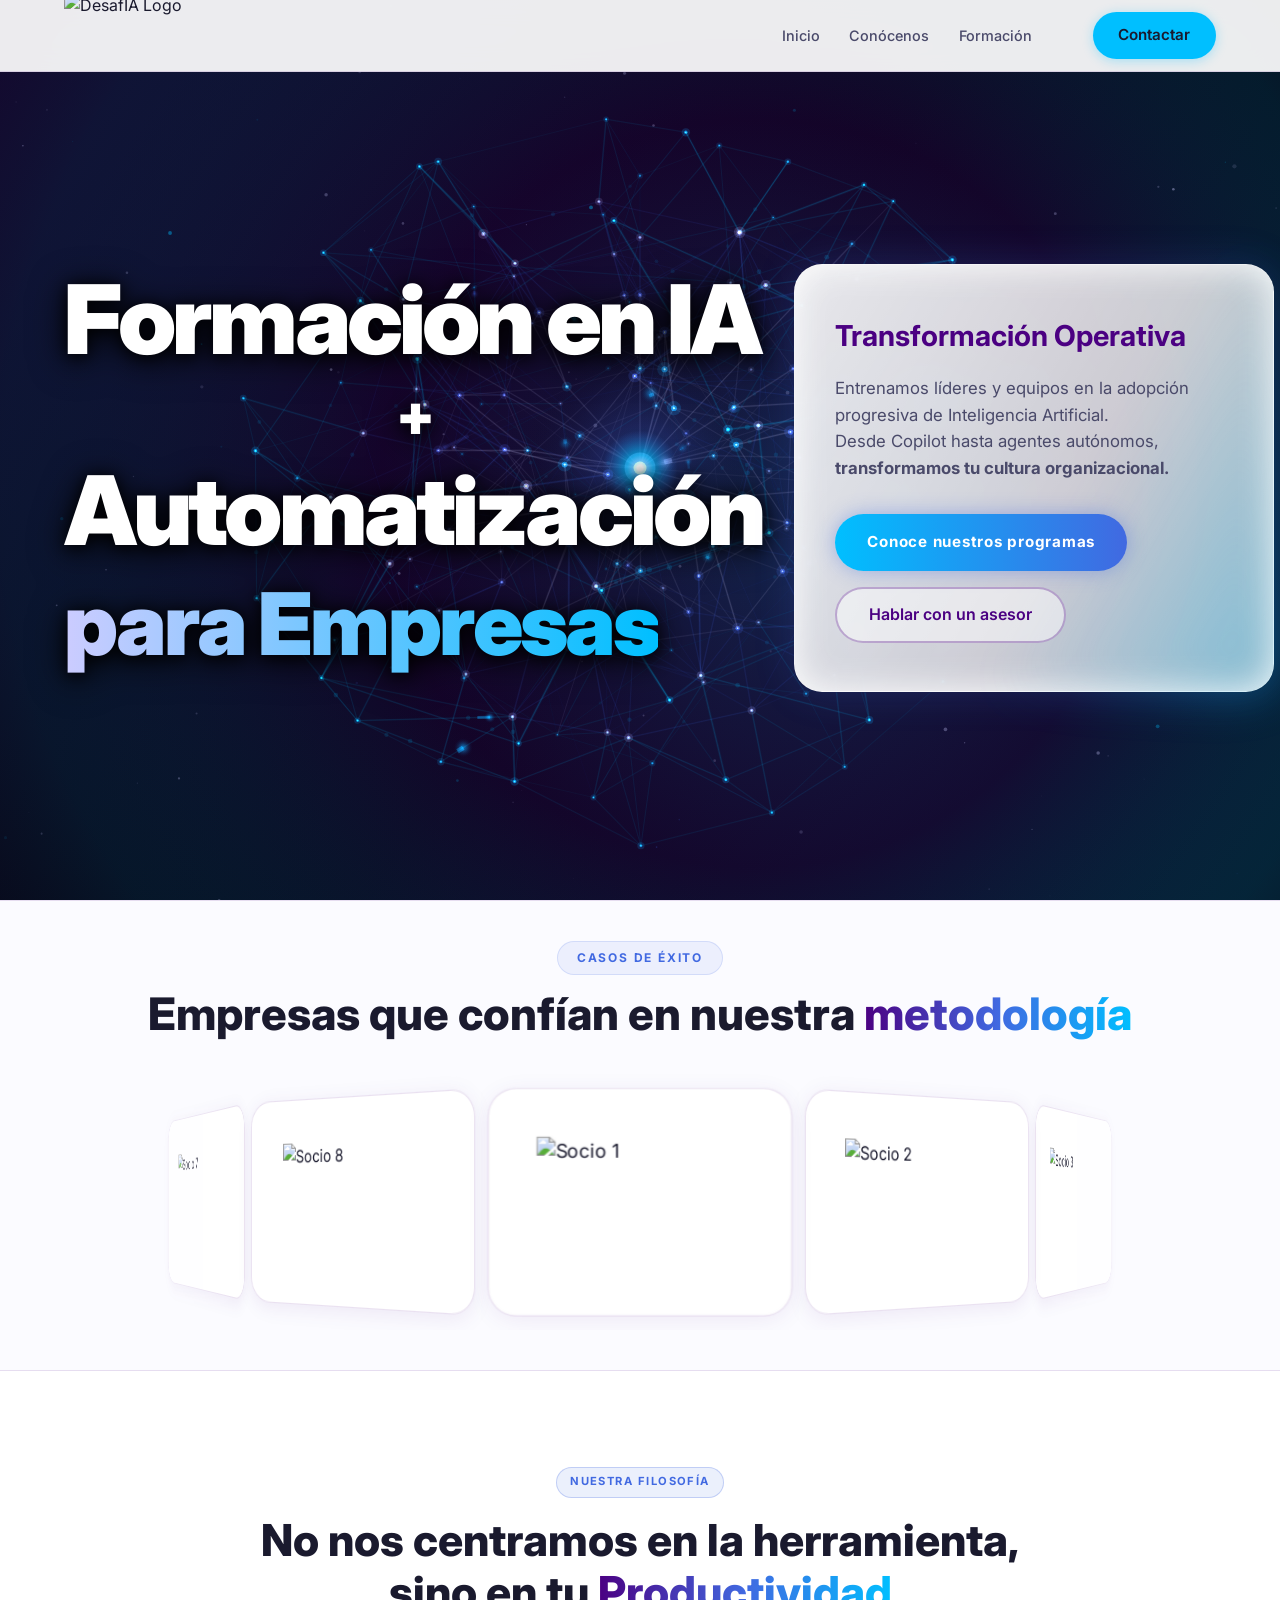
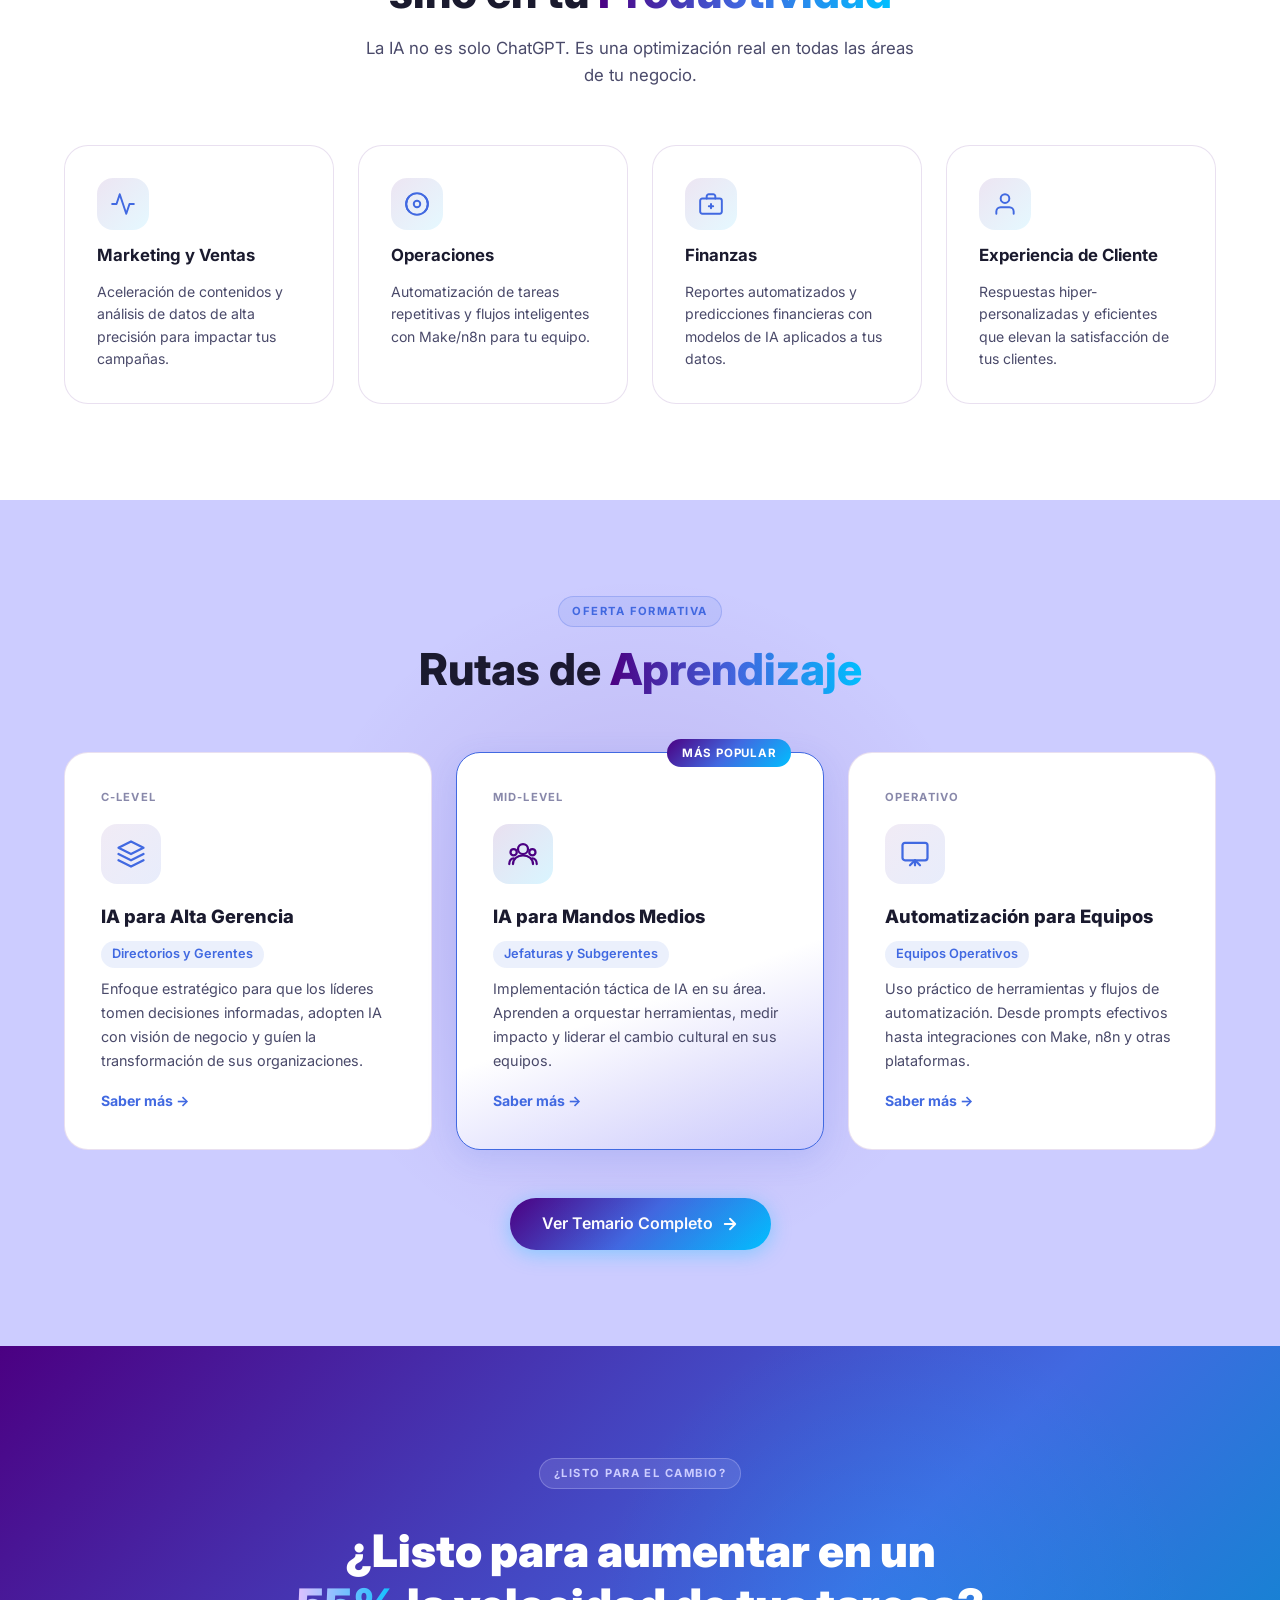
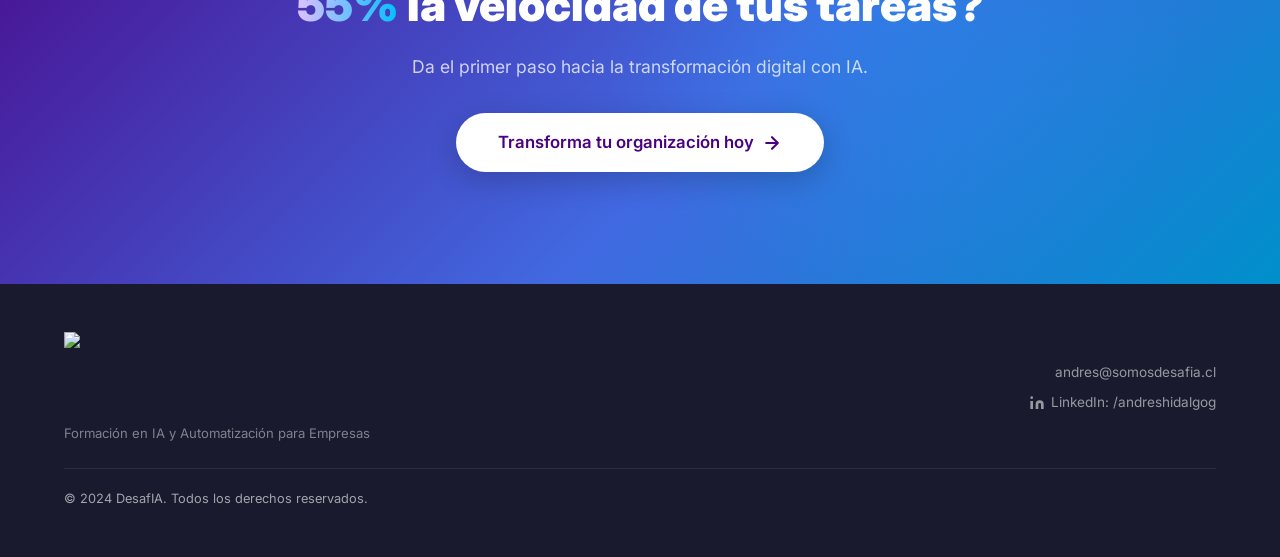
==== index.html @ f92cdc3a "initial commit" ====
<!doctype html>
<html lang="es">
  <head>
    <meta charset="UTF-8" />
    <meta name="viewport" content="width=device-width, initial-scale=1.0" />
    <meta
      name="description"
      content="DesafIA – Formación en Inteligencia Artificial y Automatización para Empresas. Entrenamos líderes y equipos en la adopción progresiva de IA."
    />
    <title>DesafIA – Formación en IA y Automatización para Empresas</title>
    <!-- Set js-ready BEFORE first paint to prevent reveal flicker -->
  <script>document.documentElement.classList.add('js-ready');</script>
  <link rel="preconnect" href="https://fonts.googleapis.com" />
    <link rel="preconnect" href="https://fonts.gstatic.com" crossorigin />
    <link
      href="https://fonts.googleapis.com/css2?family=Inter:wght@300;400;500;600;700;800;900&display=swap"
      rel="stylesheet"
    />
    <link rel="stylesheet" href="styles.css" />
  </head>
  <body>
    <!-- ═══════════════════ NAVBAR ═══════════════════ -->
    <header class="navbar" id="navbar">
      <div class="container navbar__inner">
        <a href="#inicio" class="navbar__logo" id="logo-link">
          <img src="assets/imagenes/logo_desafia.png" alt="DesafIA Logo" class="navbar__logo-img" />
        </a>
        <nav
          class="navbar__nav"
          id="main-nav"
          aria-label="Navegación principal"
        >
          <a href="#inicio" class="navbar__link">Inicio</a>
          <a href="conocenos.html" class="navbar__link">Conócenos</a>
          <a href="formacion.html" class="navbar__link">Formación</a>
        </nav>
        <a href="#contacto" class="btn btn--cyan navbar__cta" id="nav-cta"
          >Contactar</a
        >
        <button
          class="navbar__hamburger"
          id="hamburger"
          aria-label="Abrir menú"
          aria-expanded="false"
        >
          <span></span><span></span><span></span>
        </button>
      </div>
    </header>

    <!-- Mobile menu -->
    <div class="mobile-menu" id="mobile-menu" role="menu">
      <a href="#inicio" class="mobile-menu__link">Inicio</a>
      <a href="conocenos.html" class="mobile-menu__link">Conócenos</a>
      <a href="formacion.html" class="mobile-menu__link">Formación</a>
      <a href="#contacto" class="btn btn--cyan mobile-menu__cta">Contactar</a>
    </div>

    <main>
      <!-- ═══════════════════ HERO ═══════════════════ -->
      <section class="hero" id="inicio" aria-labelledby="hero-heading">
        <!-- Canvas animation -->
        <canvas class="hero__canvas" id="canv" aria-hidden="true"></canvas>

        <div class="container hero__inner">
          <div class="hero__content">
            <h1 class="hero__title reveal" data-delay="100" id="hero-heading">
              Formación en IA<br />
              <span style="display:block; text-align:center; font-size:0.6em; line-height:1.2; margin:0.1em 0;">+</span>
              Automatización<br />
              <span class="gradient-emp">para Empresas</span>
            </h1>
          </div>

          <div class="holo-card reveal" data-delay="300">
            <h2>Transformación Operativa</h2>
            <p>
              Entrenamos líderes y equipos en la adopción progresiva de Inteligencia Artificial.<br class="break-lg" />
              Desde Copilot hasta agentes autónomos, <strong>transformamos tu cultura organizacional.</strong>
            </p>
            <div class="hero__actions">
              <a href="#formacion" class="btn btn--holo" id="hero-cta-primary">
                Conoce nuestros programas
              </a>
              <a href="#contacto" class="btn btn--outline btn--lg holo-outline" id="hero-cta-secondary">
                Hablar con un asesor
              </a>
            </div>
          </div>
        </div>
      </section>

      <!-- ═══════════════════ TRUST / SOCIAL PROOF ═══════════════════ -->
      <section class="trust" id="conocenos" aria-labelledby="trust-heading">
        <div class="container">
          <div class="section-header reveal" style="text-align: center; margin-bottom: 2rem;">
            <p class="trust__label" style="margin-bottom: 0.8rem; display: inline-block; font-size: 0.75rem; font-weight: 700; letter-spacing: 0.15em; text-transform: uppercase; color: var(--primary-blue); background: rgba(65,105,225,0.08); padding: 0.4rem 1.2rem; border-radius: 999px; border: 1px solid rgba(65,105,225,0.15);">
              Casos de Éxito
            </p>
            <h2 class="section-title" id="trust-heading" style="font-size: clamp(1.8rem, 4vw, 2.8rem); font-weight: 800; line-height: 1.2; color: var(--text-dark); margin: 0;">
              Empresas que confían en nuestra <span class="gradient-text" style="display: inline-block;">metodología</span>
            </h2>
          </div>
          <div class="scene reveal" data-delay="100">
            <div class="a3d" style="--n: 16">
              <img class="card" src="assets/trust/1.png" style="--i: 0" alt="Socio 1" />
              <img class="card" src="assets/trust/2.png" style="--i: 1" alt="Socio 2" />
              <img class="card" src="assets/trust/3.png" style="--i: 2" alt="Socio 3" />
              <img class="card" src="assets/trust/4.png" style="--i: 3" alt="Socio 4" />
              <img class="card" src="assets/trust/5.png" style="--i: 4" alt="Socio 5" />
              <img class="card" src="assets/trust/6.png" style="--i: 5" alt="Socio 6" />
              <img class="card" src="assets/trust/7.png" style="--i: 6" alt="Socio 7" />
              <img class="card" src="assets/trust/8.png" style="--i: 7" alt="Socio 8" />
              <!-- Duplicate set to form a continuous cylinder -->
              <img class="card" src="assets/trust/1.png" style="--i: 8" alt="Socio 1" />
              <img class="card" src="assets/trust/2.png" style="--i: 9" alt="Socio 2" />
              <img class="card" src="assets/trust/3.png" style="--i: 10" alt="Socio 3" />
              <img class="card" src="assets/trust/4.png" style="--i: 11" alt="Socio 4" />
              <img class="card" src="assets/trust/5.png" style="--i: 12" alt="Socio 5" />
              <img class="card" src="assets/trust/6.png" style="--i: 13" alt="Socio 6" />
              <img class="card" src="assets/trust/7.png" style="--i: 14" alt="Socio 7" />
              <img class="card" src="assets/trust/8.png" style="--i: 15" alt="Socio 8" />
            </div>
          </div>
        </div>
      </section>

      <!-- ═══════════════════ VALUE PROPOSITION ═══════════════════ -->
      <section class="value-prop" aria-labelledby="value-heading">
        <div class="container">
          <div class="section-header reveal">
            <span class="section-tag">Nuestra Filosofía</span>
            <h2 class="section-title" id="value-heading">
              No nos centramos en la herramienta,<br />
              sino en tu <span class="gradient-text">Productividad</span>
            </h2>
            <p class="section-desc">
              La IA no es solo ChatGPT. Es una optimización real en todas las
              áreas de tu negocio.
            </p>
          </div>

          <div class="cards-grid cards-grid--4">
            <article
              class="value-card reveal"
              data-delay="0"
              id="card-marketing"
            >
              <div class="value-card__icon-wrap" aria-hidden="true">
                <svg
                  class="value-card__icon"
                  viewBox="0 0 24 24"
                  fill="none"
                  stroke="currentColor"
                  stroke-width="1.8"
                  stroke-linecap="round"
                  stroke-linejoin="round"
                >
                  <polyline points="22 12 18 12 15 21 9 3 6 12 2 12" />
                </svg>
              </div>
              <h3 class="value-card__title">Marketing y Ventas</h3>
              <p class="value-card__desc">
                Aceleración de contenidos y análisis de datos de alta precisión
                para impactar tus campañas.
              </p>
            </article>

            <article
              class="value-card reveal"
              data-delay="100"
              id="card-operaciones"
            >
              <div class="value-card__icon-wrap" aria-hidden="true">
                <svg
                  class="value-card__icon"
                  viewBox="0 0 24 24"
                  fill="none"
                  stroke="currentColor"
                  stroke-width="1.8"
                  stroke-linecap="round"
                  stroke-linejoin="round"
                >
                  <circle cx="12" cy="12" r="3" />
                  <path
                    d="M19.07 4.93a10 10 0 0 1 0 14.14M4.93 4.93a10 10 0 0 0 0 14.14"
                  />
                  <path
                    d="M22 12a10 10 0 0 1-10 10A10 10 0 0 1 2 12a10 10 0 0 1 10-10 10 10 0 0 1 10 10z"
                  />
                </svg>
              </div>
              <h3 class="value-card__title">Operaciones</h3>
              <p class="value-card__desc">
                Automatización de tareas repetitivas y flujos inteligentes con
                Make/n8n para tu equipo.
              </p>
            </article>

            <article
              class="value-card reveal"
              data-delay="200"
              id="card-finanzas"
            >
              <div class="value-card__icon-wrap" aria-hidden="true">
                <svg
                  class="value-card__icon"
                  viewBox="0 0 24 24"
                  fill="none"
                  stroke="currentColor"
                  stroke-width="1.8"
                  stroke-linecap="round"
                  stroke-linejoin="round"
                >
                  <rect x="2" y="7" width="20" height="14" rx="2" />
                  <path
                    d="M16 7V5a2 2 0 0 0-2-2h-4a2 2 0 0 0-2 2v2M12 12v4M10 14h4"
                  />
                </svg>
              </div>
              <h3 class="value-card__title">Finanzas</h3>
              <p class="value-card__desc">
                Reportes automatizados y predicciones financieras con modelos de
                IA aplicados a tus datos.
              </p>
            </article>

            <article class="value-card reveal" data-delay="300" id="card-cx">
              <div class="value-card__icon-wrap" aria-hidden="true">
                <svg
                  class="value-card__icon"
                  viewBox="0 0 24 24"
                  fill="none"
                  stroke="currentColor"
                  stroke-width="1.8"
                  stroke-linecap="round"
                  stroke-linejoin="round"
                >
                  <path d="M20 21v-2a4 4 0 0 0-4-4H8a4 4 0 0 0-4 4v2" />
                  <circle cx="12" cy="7" r="4" />
                </svg>
              </div>
              <h3 class="value-card__title">Experiencia de Cliente</h3>
              <p class="value-card__desc">
                Respuestas hiper-personalizadas y eficientes que elevan la
                satisfacción de tus clientes.
              </p>
            </article>
          </div>
        </div>
      </section>

      <!-- ═══════════════════ PROGRAMAS ═══════════════════ -->
      <section
        class="programs"
        id="formacion"
        aria-labelledby="programs-heading"
      >
        <!-- Subtle bg decoration -->
        <div class="programs__bg-blob" aria-hidden="true"></div>
        <div class="container">
          <div class="section-header reveal">
            <span class="section-tag">Oferta Formativa</span>
            <h2 class="section-title" id="programs-heading">
              Rutas de <span class="gradient-text">Aprendizaje</span>
            </h2>
          </div>

          <div class="cards-grid cards-grid--3">
            <article
              class="program-card reveal"
              data-delay="0"
              id="prog-gerencia"
            >
              <div class="program-card__level" aria-hidden="true">C-Level</div>
              <div class="program-card__icon-wrap" aria-hidden="true">
                <svg
                  viewBox="0 0 24 24"
                  fill="none"
                  stroke="currentColor"
                  stroke-width="1.8"
                  stroke-linecap="round"
                  stroke-linejoin="round"
                >
                  <path d="M12 2L2 7l10 5 10-5-10-5z" />
                  <path d="M2 17l10 5 10-5M2 12l10 5 10-5" />
                </svg>
              </div>
              <h3 class="program-card__title">IA para Alta Gerencia</h3>
              <p class="program-card__audience">Directorios y Gerentes</p>
              <p class="program-card__desc">
                Enfoque estratégico para que los líderes tomen decisiones
                informadas, adopten IA con visión de negocio y guíen la
                transformación de sus organizaciones.
              </p>
              <a
                href="#contacto"
                class="program-card__link"
                id="prog-link-gerencia"
                >Saber más →</a
              >
            </article>

            <article
              class="program-card program-card--featured reveal"
              data-delay="100"
              id="prog-mandos"
            >
              <div class="program-card__badge">Más popular</div>
              <div class="program-card__level" aria-hidden="true">
                Mid-Level
              </div>
              <div class="program-card__icon-wrap" aria-hidden="true">
                <svg
                  viewBox="0 0 24 24"
                  fill="none"
                  stroke="currentColor"
                  stroke-width="1.8"
                  stroke-linecap="round"
                  stroke-linejoin="round"
                >
                  <circle cx="12" cy="8" r="4" />
                  <path d="M4 20c0-4 3.58-7 8-7s8 3 8 7" />
                  <circle cx="4.5" cy="10.5" r="2.5" />
                  <path d="M1 20c0-2.5 1.5-4.5 3.5-4.5" />
                  <circle cx="19.5" cy="10.5" r="2.5" />
                  <path d="M23 20c0-2.5-1.5-4.5-3.5-4.5" />
                </svg>
              </div>
              <h3 class="program-card__title">IA para Mandos Medios</h3>
              <p class="program-card__audience">Jefaturas y Subgerentes</p>
              <p class="program-card__desc">
                Implementación táctica de IA en su área. Aprenden a orquestar
                herramientas, medir impacto y liderar el cambio cultural en sus
                equipos.
              </p>
              <a
                href="#contacto"
                class="program-card__link"
                id="prog-link-mandos"
                >Saber más →</a
              >
            </article>

            <article
              class="program-card reveal"
              data-delay="200"
              id="prog-equipos"
            >
              <div class="program-card__level" aria-hidden="true">
                Operativo
              </div>
              <div class="program-card__icon-wrap" aria-hidden="true">
                <svg
                  viewBox="0 0 24 24"
                  fill="none"
                  stroke="currentColor"
                  stroke-width="1.8"
                  stroke-linecap="round"
                  stroke-linejoin="round"
                >
                  <rect x="2" y="3" width="20" height="14" rx="2" />
                  <polyline points="8 21 12 17 16 21" />
                  <line x1="12" y1="17" x2="12" y2="21" />
                </svg>
              </div>
              <h3 class="program-card__title">Automatización para Equipos</h3>
              <p class="program-card__audience">Equipos Operativos</p>
              <p class="program-card__desc">
                Uso práctico de herramientas y flujos de automatización. Desde
                prompts efectivos hasta integraciones con Make, n8n y otras
                plataformas.
              </p>
              <a
                href="#contacto"
                class="program-card__link"
                id="prog-link-equipos"
                >Saber más →</a
              >
            </article>
          </div>

          <!-- CTA to detailed curriculum page -->
          <div style="text-align:center; margin-top:3rem;">
            <a href="formacion.html" class="btn btn--gradient btn--lg" id="btn-ver-temario">
              Ver Temario Completo
              <svg width="18" height="18" viewBox="0 0 24 24" fill="none" stroke="currentColor" stroke-width="2.5" stroke-linecap="round" stroke-linejoin="round" aria-hidden="true"><path d="M5 12h14M12 5l7 7-7 7"/></svg>
            </a>
          </div>
        </div>
      </section>

      <!-- ═══════════════════ CTA FINAL ═══════════════════ -->
      <section class="cta-final" id="contacto" aria-labelledby="cta-heading">
        <div class="cta-final__bg-blob" aria-hidden="true"></div>
        <div class="container cta-final__inner">
          <div class="cta-final__content reveal">
            <span class="section-tag section-tag--light"
              >¿Listo para el cambio?</span
            >
            <h2 class="cta-final__title" id="cta-heading">
              ¿Listo para aumentar en un
              <span class="gradient-text-light">55%</span>
              la velocidad de tus tareas?
            </h2>
            <p class="cta-final__subtitle">
              Da el primer paso hacia la transformación digital con IA.
            </p>
            <div class="cta-final__actions">
              <a
                href="mailto:andres@somosdesafia.cl"
                class="btn btn--gradient btn--xl"
                id="cta-final-btn"
              >
                Transforma tu organización hoy
                <svg
                  width="20"
                  height="20"
                  viewBox="0 0 24 24"
                  fill="none"
                  stroke="currentColor"
                  stroke-width="2.5"
                  stroke-linecap="round"
                  stroke-linejoin="round"
                  aria-hidden="true"
                >
                  <path d="M5 12h14M12 5l7 7-7 7" />
                </svg>
              </a>
            </div>
          </div>
        </div>
      </section>
    </main>

    <!-- ═══════════════════ FOOTER ═══════════════════ -->
    <footer class="footer" role="contentinfo">
      <div class="container footer__inner">
        <div class="footer__brand">
          <a href="#inicio" class="navbar__logo footer__logo">
            <img src="assets/imagenes/logo_desafia.png" alt="DesafIA Logo" class="navbar__logo-img" />
          </a>
          <p class="footer__tagline">
            Formación en IA y Automatización para Empresas
          </p>
        </div>
        <div class="footer__contact">
          <a
            href="mailto:andres@somosdesafia.cl"
            class="footer__link"
            id="footer-email"
            >andres@somosdesafia.cl</a
          >
          <a
            href="https://www.linkedin.com/in/andreshidalgog"
            target="_blank"
            rel="noopener noreferrer"
            class="footer__link"
            id="footer-linkedin"
          >
            <svg
              width="16"
              height="16"
              viewBox="0 0 24 24"
              fill="currentColor"
              aria-hidden="true"
            >
              <path
                d="M16 8a6 6 0 0 1 6 6v7h-4v-7a2 2 0 0 0-2-2 2 2 0 0 0-2 2v7h-4v-7a6 6 0 0 1 6-6zM2 9h4v12H2z"
              />
              <circle cx="4" cy="4" r="2" />
            </svg>
            LinkedIn: /andreshidalgog
          </a>
        </div>
        <p class="footer__copy">
          © 2024 DesafIA. Todos los derechos reservados.
        </p>
      </div>
    </footer>

    <script src="animations.js"></script>
    <script>
      (function () {
        const canvas = document.getElementById("canv");
        if (!canvas) return;

        const heroSection = document.getElementById("inicio");
        const ctx = canvas.getContext("2d", { alpha: false });
        if (!ctx) return;

        const COLORS = {
          bg: [5, 5, 16],
          deep: [75, 0, 130],
          blue: [65, 105, 225],
          cyan: [0, 191, 255],
          soft: [204, 204, 255],
        };

        const TAU = Math.PI * 2;
        const state = {
          width: 0,
          height: 0,
          dpr: 1,
          centerX: 0,
          centerY: 0,
          radius: 0,
          nodes: [],
          edges: [],
          pulses: [],
          stars: [],
          pulseClock: 0,
          burstClock: 2.4,
          pointerX: 0,
          pointerY: 0,
          targetPointerX: 0,
          targetPointerY: 0,
          motion: window.matchMedia("(prefers-reduced-motion: reduce)").matches ? 0.45 : 1,
          isMobile: window.matchMedia("(max-width: 900px)").matches,
        };

        let rafId = 0;
        let lastTime = performance.now();
        let resizeTimer = 0;

        function clamp(value, min, max) {
          return Math.max(min, Math.min(max, value));
        }

        function random(min, max) {
          return Math.random() * (max - min) + min;
        }

        function lerp(a, b, t) {
          return a + (b - a) * t;
        }

        function rgba(rgb, alpha) {
          return "rgba(" + rgb[0] + "," + rgb[1] + "," + rgb[2] + "," + alpha + ")";
        }

        function dist3(a, b) {
          const dx = a.x - b.x;
          const dy = a.y - b.y;
          const dz = a.z - b.z;
          return Math.sqrt(dx * dx + dy * dy + dz * dz);
        }

        function fibonacciPoint(index, total) {
          if (total <= 1) return { x: 0, y: 0, z: 0 };
          const t = index / (total - 1);
          const y = 1 - t * 2;
          const radius = Math.sqrt(Math.max(0, 1 - y * y));
          const theta = Math.PI * (3 - Math.sqrt(5)) * index;
          return {
            x: Math.cos(theta) * radius,
            y: y,
            z: Math.sin(theta) * radius,
          };
        }

        function nearestNodes(sourceId, candidates, nodes, limit, maxDistance) {
          const source = nodes[sourceId];
          const ranked = [];

          for (let i = 0; i < candidates.length; i += 1) {
            const targetId = candidates[i];
            if (targetId === sourceId) continue;
            const distance = dist3(source, nodes[targetId]);
            if (typeof maxDistance === "number" && distance > maxDistance) continue;
            ranked.push({ id: targetId, distance: distance });
          }

          ranked.sort(function (a, b) {
            return a.distance - b.distance;
          });

          return ranked.slice(0, limit).map(function (item) {
            return item.id;
          });
        }

        function edgeColorByLayer(avgLayer) {
          if (avgLayer >= 3.1) return COLORS.cyan;
          if (avgLayer >= 2.1) return COLORS.blue;
          return COLORS.soft;
        }

        function spawnPulse(edgeIndex, startProgress) {
          if (!state.edges.length) return;

          const idx = typeof edgeIndex === "number" ? edgeIndex : Math.floor(Math.random() * state.edges.length);
          const roll = Math.random();
          const color = roll < 0.5 ? COLORS.cyan : roll < 0.85 ? COLORS.blue : COLORS.soft;

          state.pulses.push({
            edgeIndex: idx,
            progress: typeof startProgress === "number" ? startProgress : 0,
            speed: random(0.34, 0.86) * state.motion,
            radius: random(1.8, 3.8),
            color: color,
          });

          if (state.pulses.length > 260) {
            state.pulses.shift();
          }
        }

        function buildStars() {
          const areaFactor = clamp((state.width * state.height) / (1600 * 900), 0.6, 1.6);
          const baseCount = state.isMobile ? 80 : 150;
          const count = Math.round(baseCount * areaFactor);
          const stars = [];

          for (let i = 0; i < count; i += 1) {
            const choice = Math.random();
            const color = choice < 0.72 ? COLORS.soft : choice < 0.9 ? COLORS.cyan : COLORS.blue;
            stars.push({
              x: Math.random(),
              y: Math.random(),
              depth: random(0.28, 1),
              size: random(0.35, 1.6),
              phase: random(0, TAU),
              twinkle: random(0.35, 1.4),
              color: color,
            });
          }

          state.stars = stars;
        }

        function buildNetwork() {
          const density = state.isMobile ? 0.68 : 1;
          const layers = [
            { radius: 0.03, count: 1, size: 2.4, color: COLORS.soft },
            { radius: 0.32, count: Math.max(10, Math.round(20 * density)), size: 1.75, color: COLORS.cyan },
            { radius: 0.56, count: Math.max(18, Math.round(36 * density)), size: 1.4, color: COLORS.blue },
            { radius: 0.82, count: Math.max(30, Math.round(58 * density)), size: 1.15, color: COLORS.soft },
            { radius: 1.08, count: Math.max(40, Math.round(80 * density)), size: 0.95, color: COLORS.cyan },
          ];

          const nodes = [];
          const layerBuckets = [];
          let nodeId = 0;

          for (let layerIndex = 0; layerIndex < layers.length; layerIndex += 1) {
            const layer = layers[layerIndex];
            const bucket = [];

            for (let i = 0; i < layer.count; i += 1) {
              const base = layer.count === 1
                ? { x: 0, y: 0, z: 0 }
                : fibonacciPoint(i + Math.random() * 0.2, layer.count);

              const jitter = layerIndex === 0 ? 0 : (Math.random() - 0.5) * (0.14 / (layerIndex + 1));
              const radius = layer.radius * (1 + jitter);

              nodes.push({
                id: nodeId,
                layer: layerIndex,
                x: base.x * radius,
                y: base.y * radius,
                z: base.z * radius,
                baseSize: layer.size * random(0.86, 1.25),
                phase: random(0, TAU),
                twinkle: random(0.75, 1.25),
                color: layer.color,
                px: 0,
                py: 0,
                vis: 0,
                renderSize: 1,
              });

              bucket.push(nodeId);
              nodeId += 1;
            }

            layerBuckets.push(bucket);
          }

          const edges = [];
          const edgeSet = new Set();

          function addEdge(a, b, strength) {
            if (a === b) return;
            const key = a < b ? a + "-" + b : b + "-" + a;
            if (edgeSet.has(key)) return;
            edgeSet.add(key);

            const avgLayer = (nodes[a].layer + nodes[b].layer) * 0.5;
            edges.push({
              a: a,
              b: b,
              strength: strength,
              phase: Math.random(),
              color: edgeColorByLayer(avgLayer),
            });
          }

          for (let layer = 1; layer < layerBuckets.length; layer += 1) {
            const current = layerBuckets[layer];
            const previous = layerBuckets[layer - 1];

            for (let i = 0; i < current.length; i += 1) {
              const node = current[i];
              const prevNearest = nearestNodes(node, previous, nodes, layer === 1 ? 1 : 2);
              const sameNearest = nearestNodes(node, current, nodes, layer < 3 ? 2 : 3, 0.42 + layer * 0.26);

              for (let p = 0; p < prevNearest.length; p += 1) {
                addEdge(node, prevNearest[p], 0.84 - p * 0.22);
              }

              for (let s = 0; s < sameNearest.length; s += 1) {
                if (Math.random() < 0.82) {
                  addEdge(node, sameNearest[s], 0.44 + Math.random() * 0.22);
                }
              }
            }

            if (layer < layerBuckets.length - 1) {
              const next = layerBuckets[layer + 1];
              for (let i = 0; i < Math.min(current.length, next.length); i += 3) {
                addEdge(current[i], next[(i * 7) % next.length], 0.42 + Math.random() * 0.2);
              }
            }
          }

          const outerNodes = layerBuckets.slice(2).flat();
          const extraLinks = Math.floor(outerNodes.length * (state.isMobile ? 0.16 : 0.28));

          for (let i = 0; i < extraLinks; i += 1) {
            const a = outerNodes[Math.floor(Math.random() * outerNodes.length)];
            const b = outerNodes[Math.floor(Math.random() * outerNodes.length)];
            if (a === b) continue;
            if (dist3(nodes[a], nodes[b]) < 1.05) {
              addEdge(a, b, 0.36 + Math.random() * 0.24);
            }
          }

          const core = layerBuckets[0][0];
          const bridges = state.isMobile ? 8 : 14;
          for (let i = 0; i < bridges; i += 1) {
            const target = outerNodes[Math.floor(Math.random() * outerNodes.length)];
            addEdge(core, target, 0.5 + Math.random() * 0.24);
          }

          state.nodes = nodes;
          state.edges = edges;
          state.pulses = [];
          state.pulseClock = 0;
          state.burstClock = random(1.8, 3.2);

          const initialPulses = state.isMobile ? 14 : 24;
          for (let i = 0; i < initialPulses; i += 1) {
            spawnPulse(Math.floor(Math.random() * state.edges.length), Math.random());
          }
        }

        function resizeCanvas(rebuildNetwork) {
          state.isMobile = window.matchMedia("(max-width: 900px)").matches;
          state.dpr = Math.min(window.devicePixelRatio || 1, 2);
          state.width = window.innerWidth;
          state.height = heroSection ? Math.max(window.innerHeight, heroSection.offsetHeight) : window.innerHeight;
          state.centerX = state.width * 0.5;
          state.centerY = state.height * 0.52;
          state.radius = Math.min(state.width, state.height) * (state.isMobile ? 0.29 : 0.34);

          canvas.width = Math.floor(state.width * state.dpr);
          canvas.height = Math.floor(state.height * state.dpr);
          canvas.style.width = state.width + "px";
          canvas.style.height = state.height + "px";
          ctx.setTransform(state.dpr, 0, 0, state.dpr, 0, 0);

          buildStars();
          if (rebuildNetwork || state.nodes.length === 0) {
            buildNetwork();
          }
        }

        function drawBackground(t) {
          ctx.fillStyle = rgba(COLORS.bg, 1);
          ctx.fillRect(0, 0, state.width, state.height);

          const swingX = state.centerX + Math.sin(t * 0.22 * state.motion) * state.width * 0.14;
          const swingY = state.centerY + Math.cos(t * 0.2 * state.motion) * state.height * 0.12;

          const aura = ctx.createRadialGradient(
            swingX,
            swingY,
            Math.min(state.width, state.height) * 0.08,
            state.centerX,
            state.centerY,
            Math.max(state.width, state.height) * 0.75
          );

          aura.addColorStop(0, rgba(COLORS.blue, 0.27));
          aura.addColorStop(0.34, rgba(COLORS.deep, 0.22));
          aura.addColorStop(0.7, rgba(COLORS.cyan, 0.1));
          aura.addColorStop(1, "rgba(5,5,16,0)");
          ctx.fillStyle = aura;
          ctx.fillRect(0, 0, state.width, state.height);

          const beam = ctx.createLinearGradient(0, 0, state.width, state.height);
          beam.addColorStop(0, "rgba(75,0,130,0.22)");
          beam.addColorStop(0.52, "rgba(7,12,30,0.06)");
          beam.addColorStop(1, "rgba(0,191,255,0.08)");
          ctx.fillStyle = beam;
          ctx.fillRect(0, 0, state.width, state.height);
        }

        function drawStars(t) {
          for (let i = 0; i < state.stars.length; i += 1) {
            const star = state.stars[i];
            const x = star.x * state.width
              + Math.sin(t * 0.24 * state.motion + star.phase) * (12 * star.depth)
              + state.pointerX * 12 * star.depth;
            const y = star.y * state.height
              + Math.cos(t * 0.18 * state.motion + star.phase) * (8 * star.depth)
              + state.pointerY * 8 * star.depth;
            const flicker = (Math.sin(t * star.twinkle * state.motion + star.phase) + 1) * 0.5;
            const alpha = (0.08 + flicker * 0.35) * star.depth;
            const size = star.size * (0.65 + flicker * 0.7);

            ctx.fillStyle = rgba(star.color, alpha);
            ctx.beginPath();
            ctx.arc(x, y, size, 0, TAU);
            ctx.fill();
          }
        }

        function projectNodes(t) {
          const yaw = t * 0.24 * state.motion + state.pointerX * 0.45;
          const pitch = Math.sin(t * 0.19 * state.motion) * 0.24 + state.pointerY * 0.22;
          const cosY = Math.cos(yaw);
          const sinY = Math.sin(yaw);
          const cosX = Math.cos(pitch);
          const sinX = Math.sin(pitch);

          const networkCenterX = state.centerX + state.pointerX * 35;
          const networkCenterY = state.centerY + state.pointerY * 24;

          for (let i = 0; i < state.nodes.length; i += 1) {
            const node = state.nodes[i];
            const breathe = 1 + Math.sin(t * node.twinkle * state.motion + node.phase) * 0.05;

            const x = node.x * breathe;
            const y = node.y * breathe;
            const z = node.z * breathe;

            const xr = x * cosY - z * sinY;
            const zr = x * sinY + z * cosY;
            const yr = y * cosX - zr * sinX;
            const zf = y * sinX + zr * cosX;

            const vis = clamp((zf + 1.35) / 2.7, 0, 1);
            const perspective = 0.62 + vis * 1.06;

            node.px = networkCenterX + xr * state.radius * perspective;
            node.py = networkCenterY + yr * state.radius * perspective * 0.9;
            node.vis = vis;
            node.renderSize = node.baseSize
              * (0.78 + vis * 1.25)
              * (0.92 + Math.sin(t * 1.3 * state.motion + node.phase) * 0.12);
          }
        }

        function drawConnections(t) {
          ctx.save();
          ctx.lineCap = "round";

          for (let i = 0; i < state.edges.length; i += 1) {
            const edge = state.edges[i];
            const a = state.nodes[edge.a];
            const b = state.nodes[edge.b];
            const depthMix = (a.vis + b.vis) * 0.5;
            if (depthMix < 0.08) continue;

            const shimmer = 0.82 + 0.18 * Math.sin(t * 2.2 * state.motion + edge.phase * TAU);
            const alpha = (0.05 + depthMix * 0.24) * edge.strength * shimmer;
            const width = (0.35 + depthMix * 1.2) * edge.strength;

            ctx.strokeStyle = rgba(edge.color, alpha * 0.44);
            ctx.lineWidth = width * 2.5;
            ctx.beginPath();
            ctx.moveTo(a.px, a.py);
            ctx.lineTo(b.px, b.py);
            ctx.stroke();

            ctx.strokeStyle = rgba(edge.color, alpha);
            ctx.lineWidth = width;
            ctx.beginPath();
            ctx.moveTo(a.px, a.py);
            ctx.lineTo(b.px, b.py);
            ctx.stroke();

            if (edge.phase < 0.14) {
              const flow = (t * 0.26 * state.motion + edge.phase * 1.7) % 1;
              const hx = lerp(a.px, b.px, flow);
              const hy = lerp(a.py, b.py, flow);
              ctx.fillStyle = rgba(COLORS.cyan, depthMix * 0.22);
              ctx.beginPath();
              ctx.arc(hx, hy, 1.2 + depthMix * 1.6, 0, TAU);
              ctx.fill();
            }
          }

          ctx.restore();
        }

        function updateAndDrawPulses(dt) {
          state.pulseClock += dt * (state.isMobile ? 7 : 12) * state.motion;
          while (state.pulseClock >= 1) {
            spawnPulse();
            state.pulseClock -= 1;
          }

          state.burstClock -= dt * state.motion;
          if (state.burstClock <= 0 && state.edges.length) {
            const burstCount = state.isMobile ? 4 : 8;
            const seedEdge = Math.floor(Math.random() * state.edges.length);
            for (let i = 0; i < burstCount; i += 1) {
              spawnPulse((seedEdge + i * 17) % state.edges.length, Math.random() * 0.25);
            }
            state.burstClock = random(1.8, 3.4);
          }

          ctx.save();
          ctx.globalCompositeOperation = "lighter";

          for (let i = state.pulses.length - 1; i >= 0; i -= 1) {
            const pulse = state.pulses[i];
            const edge = state.edges[pulse.edgeIndex];
            if (!edge) {
              state.pulses.splice(i, 1);
              continue;
            }

            const a = state.nodes[edge.a];
            const b = state.nodes[edge.b];
            const depthMix = (a.vis + b.vis) * 0.5;
            if (depthMix <= 0.05) continue;

            pulse.progress += dt * pulse.speed;
            if (pulse.progress >= 1.05) {
              state.pulses.splice(i, 1);
              continue;
            }

            const tailT = Math.max(0, pulse.progress - 0.08);
            const x = lerp(a.px, b.px, pulse.progress);
            const y = lerp(a.py, b.py, pulse.progress);
            const tx = lerp(a.px, b.px, tailT);
            const ty = lerp(a.py, b.py, tailT);

            const fade = pulse.progress < 0.88 ? 1 : 1 - (pulse.progress - 0.88) / 0.17;
            const alpha = clamp((0.18 + depthMix * 0.68) * fade, 0, 1);

            ctx.strokeStyle = rgba(pulse.color, alpha * 0.52);
            ctx.lineWidth = pulse.radius * (0.8 + depthMix * 1.2);
            ctx.beginPath();
            ctx.moveTo(tx, ty);
            ctx.lineTo(x, y);
            ctx.stroke();

            const glowRadius = pulse.radius * (1.9 + depthMix * 2.1);
            const glow = ctx.createRadialGradient(x, y, 0, x, y, glowRadius);
            glow.addColorStop(0, rgba(pulse.color, alpha));
            glow.addColorStop(0.45, rgba(pulse.color, alpha * 0.35));
            glow.addColorStop(1, "rgba(0,0,0,0)");

            ctx.fillStyle = glow;
            ctx.beginPath();
            ctx.arc(x, y, glowRadius, 0, TAU);
            ctx.fill();
          }

          ctx.restore();
        }

        function drawCore(t) {
          const x = state.centerX + state.pointerX * 26;
          const y = state.centerY + state.pointerY * 18;
          const pulse = 1 + Math.sin(t * 1.5 * state.motion) * 0.09;
          const radius = state.radius * 0.12 * pulse;

          const halo = ctx.createRadialGradient(x, y, 0, x, y, radius * 3.2);
          halo.addColorStop(0, rgba(COLORS.cyan, 0.25));
          halo.addColorStop(0.35, rgba(COLORS.blue, 0.18));
          halo.addColorStop(1, "rgba(0,0,0,0)");
          ctx.fillStyle = halo;
          ctx.beginPath();
          ctx.arc(x, y, radius * 3.2, 0, TAU);
          ctx.fill();

          const core = ctx.createRadialGradient(x, y, 0, x, y, radius);
          core.addColorStop(0, rgba(COLORS.soft, 0.95));
          core.addColorStop(0.35, rgba(COLORS.cyan, 0.68));
          core.addColorStop(1, rgba(COLORS.blue, 0));
          ctx.fillStyle = core;
          ctx.beginPath();
          ctx.arc(x, y, radius, 0, TAU);
          ctx.fill();
        }

        function drawNodes() {
          const sorted = state.nodes.slice().sort(function (a, b) {
            return a.vis - b.vis;
          });

          ctx.save();
          ctx.globalCompositeOperation = "lighter";

          for (let i = 0; i < sorted.length; i += 1) {
            const node = sorted[i];
            const alpha = 0.12 + node.vis * 0.88;
            const radius = node.renderSize * (node.layer === 0 ? 1.6 : 1);
            if (radius <= 0.3) continue;

            ctx.fillStyle = rgba(node.color, alpha * 0.22);
            ctx.beginPath();
            ctx.arc(node.px, node.py, radius * 2.4, 0, TAU);
            ctx.fill();

            ctx.fillStyle = rgba(node.color, alpha * 0.7);
            ctx.beginPath();
            ctx.arc(node.px, node.py, radius, 0, TAU);
            ctx.fill();

            ctx.fillStyle = rgba(COLORS.soft, alpha * 0.75);
            ctx.beginPath();
            ctx.arc(node.px, node.py, radius * 0.35, 0, TAU);
            ctx.fill();
          }

          ctx.restore();
        }

        function render(now) {
          const t = now * 0.001;
          const dt = Math.min((now - lastTime) * 0.001, 0.05);
          lastTime = now;

          state.pointerX = lerp(state.pointerX, state.targetPointerX, 0.035);
          state.pointerY = lerp(state.pointerY, state.targetPointerY, 0.035);

          drawBackground(t);
          drawStars(t);
          projectNodes(t);
          drawConnections(t);
          updateAndDrawPulses(dt);
          drawCore(t);
          drawNodes();

          rafId = window.requestAnimationFrame(render);
        }

        function onResize() {
          clearTimeout(resizeTimer);
          resizeTimer = window.setTimeout(function () {
            resizeCanvas(true);
          }, 120);
        }

        window.addEventListener("resize", onResize, { passive: true });
        window.addEventListener("pointermove", function (event) {
          if (!state.width || !state.height) return;
          state.targetPointerX = clamp((event.clientX / state.width) * 2 - 1, -1, 1);
          state.targetPointerY = clamp((event.clientY / state.height) * 2 - 1, -1, 1);
        }, { passive: true });

        window.addEventListener("blur", function () {
          state.targetPointerX = 0;
          state.targetPointerY = 0;
        });

        if (heroSection && "ResizeObserver" in window) {
          const heroObserver = new ResizeObserver(function () {
            onResize();
          });
          heroObserver.observe(heroSection);
        }

        const reducedMotionQuery = window.matchMedia("(prefers-reduced-motion: reduce)");
        if (typeof reducedMotionQuery.addEventListener === "function") {
          reducedMotionQuery.addEventListener("change", function (event) {
            state.motion = event.matches ? 0.45 : 1;
          });
        }

        resizeCanvas(true);
        if (rafId) window.cancelAnimationFrame(rafId);
        rafId = window.requestAnimationFrame(render);
      })();
    </script>
  </body>
</html>
---- styles.css ----
/* ═══════════════════════════════════════════════
   DesafIA – styles.css
   Modern, corporate-tech design for DesafIA
═══════════════════════════════════════════════ */

/* ── DESIGN TOKENS ─────────────────────────────── */
:root {
  --primary-dark: #4b0082;
  --primary-blue: #4169e1;
  --accent-cyan: #00bfff;
  --light-lavender: #ccccff;
  --bg-white: #ffffff;

  /* Derived */
  --gradient-main: linear-gradient(
    135deg,
    var(--primary-dark) 0%,
    var(--primary-blue) 50%,
    var(--accent-cyan) 100%
  );
  --gradient-text: linear-gradient(
    90deg,
    var(--primary-dark),
    var(--primary-blue),
    var(--accent-cyan)
  );

  --text-dark: #1a1a2e;
  --text-mid: #4a4a6a;
  --text-light: #8888aa;
  --border-light: rgba(75, 0, 130, 0.12);

  --radius-sm: 8px;
  --radius-md: 16px;
  --radius-lg: 24px;
  --radius-xl: 32px;
  --radius-full: 9999px;

  --shadow-card: 0 4px 24px rgba(75, 0, 130, 0.1);
  --shadow-card-hover: 0 16px 40px rgba(75, 0, 130, 0.22);

  --transition: all 0.3s cubic-bezier(0.4, 0, 0.2, 1);
  --font: "Inter", -apple-system, BlinkMacSystemFont, system-ui, sans-serif;
  --container-width: 1200px;
  --container-padding: 1.5rem;
  --navbar-h: 72px;
}

/* ── RESET & BASE ───────────────────────────────── */
*,
*::before,
*::after {
  box-sizing: border-box;
  margin: 0;
  padding: 0;
}
html {
  scroll-behavior: smooth;
  font-size: 16px;
}
body {
  font-family: var(--font);
  color: var(--text-dark);
  background: var(--bg-white);
  overflow-x: hidden;
  line-height: 1.6;
  -webkit-font-smoothing: antialiased;
}
img,
svg {
  display: block;
  max-width: 100%;
}
a {
  text-decoration: none;
  color: inherit;
}
ul {
  list-style: none;
}

/* ── CONTAINER ──────────────────────────────────── */
.container {
  width: 100%;
  max-width: var(--container-width);
  margin-inline: auto;
  padding-inline: var(--container-padding);
}

/* ── UTILITY: GRADIENT TEXT ─────────────────────── */
.gradient-text {
  background: var(--gradient-text);
  -webkit-background-clip: text;
  background-clip: text;
  -webkit-text-fill-color: transparent;
}
.gradient-text-light {
  background: linear-gradient(90deg, #e0c0ff, var(--accent-cyan));
  -webkit-background-clip: text;
  background-clip: text;
  -webkit-text-fill-color: transparent;
}

/* ── REVEAL ANIMATION (JS-driven) ───────────────── */
html.js-ready .reveal {
  opacity: 0;
  transform: translateY(30px);
  transition: opacity 2s cubic-bezier(0.4, 0, 0.2, 1), transform 2s cubic-bezier(0.4, 0, 0.2, 1);
  will-change: opacity, transform;
}
html.js-ready .reveal.visible {
  opacity: 1 !important;
  transform: translateY(0) !important;
}

/* ── SECTION HEADER ─────────────────────────────── */
.section-header {
  text-align: center;
  margin-bottom: 3.5rem;
}
.section-tag {
  display: inline-block;
  font-size: 0.7rem;
  font-weight: 700;
  letter-spacing: 0.13em;
  text-transform: uppercase;
  color: var(--primary-blue);
  background: rgba(65, 105, 225, 0.1);
  border: 1px solid rgba(65, 105, 225, 0.25);
  padding: 0.35rem 0.85rem;
  border-radius: var(--radius-full);
  margin-bottom: 1rem;
}
.section-tag--light {
  color: var(--light-lavender);
  background: rgba(204, 204, 255, 0.15);
  border-color: rgba(204, 204, 255, 0.3);
}
.section-title {
  font-size: clamp(1.8rem, 3.5vw, 2.75rem);
  font-weight: 800;
  line-height: 1.2;
  color: var(--text-dark);
  margin-bottom: 1rem;
}
.section-desc {
  font-size: 1.05rem;
  color: var(--text-mid);
  max-width: 560px;
  margin-inline: auto;
}

/* ── BUTTONS ────────────────────────────────────── */
.btn {
  display: inline-flex;
  align-items: center;
  gap: 0.5rem;
  font-family: var(--font);
  font-size: 0.95rem;
  font-weight: 600;
  border: none;
  cursor: pointer;
  border-radius: var(--radius-full);
  transition: var(--transition);
  text-decoration: none;
  white-space: nowrap;
  padding: 0.7rem 1.6rem;
}
.btn:focus-visible {
  outline: 3px solid var(--accent-cyan);
  outline-offset: 3px;
}
.btn svg {
  flex-shrink: 0;
  transition: transform 0.25s ease;
}
.btn:hover svg {
  transform: translateX(4px);
}

/* Gradient button */
.btn--gradient {
  background: var(--gradient-main);
  color: var(--bg-white);
  box-shadow: 0 4px 20px rgba(0, 191, 255, 0.35);
}
.btn--gradient:hover {
  box-shadow: 0 8px 30px rgba(0, 191, 255, 0.5);
  filter: brightness(1.08);
  transform: translateY(-2px);
}

/* Cyan button */
.btn--cyan {
  background: var(--accent-cyan);
  color: var(--text-dark);
  box-shadow: 0 2px 12px rgba(0, 191, 255, 0.3);
}
.btn--cyan:hover {
  background: #00d4ff;
  box-shadow: 0 6px 20px rgba(0, 191, 255, 0.5);
  transform: translateY(-2px);
}

/* Outline button */
.btn--outline {
  background: transparent;
  color: var(--primary-dark);
  border: 2px solid var(--primary-dark);
}
.btn--outline:hover {
  background: var(--primary-dark);
  color: var(--bg-white);
  transform: translateY(-2px);
}

/* Sizes */
.btn--lg {
  padding: 0.85rem 2rem;
  font-size: 1rem;
}
.btn--xl {
  padding: 1rem 2.6rem;
  font-size: 1.05rem;
}

/* ════════════════════════════════════════════════
   NAVBAR
════════════════════════════════════════════════ */
.navbar {
  position: fixed;
  inset-block-start: 0;
  inset-inline: 0;
  z-index: 1000;
  height: var(--navbar-h);
  display: flex;
  align-items: center;
  background: rgba(255, 255, 255, 0.92);
  backdrop-filter: blur(12px);
  -webkit-backdrop-filter: blur(12px);
  border-bottom: 1px solid var(--border-light);
  transition:
    box-shadow 0.3s ease,
    background 0.3s ease;
}
.navbar.scrolled {
  box-shadow: 0 4px 24px rgba(75, 0, 130, 0.1);
  background: rgba(255, 255, 255, 0.97);
}
.navbar__inner {
  display: flex;
  align-items: center;
  gap: 2rem;
}
.navbar__logo {
  display: inline-block;
  flex-shrink: 0;
  display: flex;
  align-items: center;
}
.navbar__logo-img {
  height: clamp(55px, 8vw, 85px);
  width: auto;
  display: block;
}
.navbar__nav {
  display: flex;
  align-items: center;
  gap: 0.25rem;
  margin-inline-start: auto;
}
.navbar__link {
  font-size: 0.9rem;
  font-weight: 500;
  color: var(--text-mid);
  padding: 0.4rem 0.8rem;
  border-radius: var(--radius-sm);
  transition: var(--transition);
  position: relative;
}
.navbar__link::after {
  content: "";
  position: absolute;
  bottom: 0;
  left: 50%;
  right: 50%;
  height: 2px;
  background: var(--gradient-main);
  border-radius: 2px;
  transition:
    left 0.25s ease,
    right 0.25s ease;
}
.navbar__link:hover {
  color: var(--primary-dark);
}
.navbar__link:hover::after {
  left: 0.8rem;
  right: 0.8rem;
}
.navbar__cta {
  margin-inline-start: 1rem;
}

/* Hamburger */
.navbar__hamburger {
  display: none;
  flex-direction: column;
  gap: 5px;
  background: none;
  border: none;
  cursor: pointer;
  padding: 0.4rem;
  margin-inline-start: auto;
}
.navbar__hamburger span {
  display: block;
  width: 24px;
  height: 2.5px;
  background: var(--primary-dark);
  border-radius: 2px;
  transition: var(--transition);
}
.navbar__hamburger.active span:nth-child(1) {
  transform: translateY(7.5px) rotate(45deg);
}
.navbar__hamburger.active span:nth-child(2) {
  opacity: 0;
  transform: scaleX(0);
}
.navbar__hamburger.active span:nth-child(3) {
  transform: translateY(-7.5px) rotate(-45deg);
}

/* Mobile menu */
.mobile-menu {
  position: fixed;
  inset-block-start: var(--navbar-h);
  inset-inline: 0;
  background: rgba(255, 255, 255, 0.98);
  backdrop-filter: blur(12px);
  -webkit-backdrop-filter: blur(12px);
  display: flex;
  flex-direction: column;
  align-items: center;
  gap: 0.5rem;
  padding: 2rem;
  z-index: 999;
  border-bottom: 1px solid var(--border-light);
  transform: translateY(-110%);
  transition:
    transform 0.4s cubic-bezier(0.4, 0, 0.2, 1),
    opacity 0.4s ease;
  opacity: 0;
  pointer-events: none;
}
.mobile-menu.open {
  transform: translateY(0);
  opacity: 1;
  pointer-events: all;
}
.mobile-menu__link {
  font-size: 1.1rem;
  font-weight: 500;
  color: var(--text-dark);
  padding: 0.6rem 1.2rem;
  width: 100%;
  text-align: center;
  border-radius: var(--radius-sm);
  transition: var(--transition);
}
.mobile-menu__link:hover {
  background: var(--light-lavender);
  color: var(--primary-dark);
}
.mobile-menu__cta {
  margin-top: 0.75rem;
  width: 100%;
  justify-content: center;
}

/* ════════════════════════════════════════════════
   HERO
════════════════════════════════════════════════ */
.hero {
  position: relative;
  min-height: 100svh;
  display: flex;
  align-items: center;
  padding-block: calc(var(--navbar-h) + 4rem) 5rem;
  overflow: hidden;
  background: #050510;
}

/* Canvas Animation */
.hero__canvas {
  position: absolute;
  inset: 0;
  width: 100%;
  height: 100%;
  z-index: 0;
  pointer-events: none;
}

.hero__inner {
  position: relative;
  z-index: 1;
  display: grid;
  grid-template-columns: 1fr 1fr;
  align-items: center;
  gap: 2rem;
  max-width: var(--container-width);
}

.hero__content {
  max-width: 100%;
}

/* Actions */
.hero__actions {
  display: flex;
  flex-wrap: wrap;
  gap: 1rem;
}

.hero__title {
  font-size: clamp(3rem, 7.5vw, 6rem);
  font-weight: 900;
  line-height: 1.15;
  letter-spacing: -0.04em;
  margin-bottom: 0.5rem;
  color: #ffffff;
  filter: 
    drop-shadow(0 2px 8px rgba(0, 0, 0, 0.95)) 
    drop-shadow(0 4px 16px rgba(0, 0, 0, 0.8));
  overflow: visible;
}

.hero__y {
  font-size: 0.85em;
  display: inline-block;
  margin-top: -0.1em;
  line-height: 1;
}

.gradient-emp {
  font-size: 0.9em;
  display: inline-block;
  margin-top: 0.15rem;
  padding-bottom: 0.12em;
  letter-spacing: -0.03em;
  background: linear-gradient(90deg, #ccccff 0%, var(--accent-cyan) 100%);
  -webkit-background-clip: text;
  background-clip: text;
  -webkit-text-fill-color: transparent !important;
  text-shadow: none; /* Asegurar que no haya sombras por dentro */
  overflow: visible;
}

/* Holographic Card */
.holo-card {
  width: min(480px, 95vw);
  margin-inline: auto; /* Center within the right grid half */
  padding: 3rem 2.5rem;
  border-radius: 28px;
  background: linear-gradient(
    120deg,
    rgba(255, 255, 255, 0.9),
    rgba(255, 255, 255, 0.7)
  );
  backdrop-filter: blur(16px);
  box-shadow: 0 0 40px rgba(65, 105, 225, 0.2),
    inset 0 0 35px rgba(255, 255, 255, 1);
  transform-style: preserve-3d;
  animation: holo-float 12s ease-in-out infinite;
  position: relative;
  border: 1px solid rgba(255, 255, 255, 0.8);
}

.holo-card::before {
  content: "";
  position: absolute;
  inset: -3px;
  background: linear-gradient(
    120deg,
    transparent 20%,
    var(--accent-cyan),
    var(--primary-blue),
    var(--primary-dark),
    transparent 80%
  );
  filter: blur(25px);
  opacity: 0.35;
  z-index: -1;
  animation: holo-bg 10s linear infinite;
  background-size: 400% 100%;
  border-radius: 30px;
}

.holo-card h2 {
  font-size: 1.8rem;
  margin-bottom: 1rem;
  color: var(--primary-dark);
}

.holo-card p {
  line-height: 1.6;
  color: var(--text-mid);
  margin-bottom: 2rem;
  font-size: 1.05rem;
}

@keyframes holo-bg {
  to { background-position: 400% 0; }
}
@keyframes holo-float {
  0%, 100% { transform: rotateX(8deg) rotateY(-8deg) translateY(0) perspective(1000px); }
  50% { transform: rotateX(12deg) rotateY(6deg) translateY(-20px) perspective(1000px); }
}

/* Holographic Button */
.btn--holo {
  display: inline-block;
  padding: 1rem 2rem;
  border-radius: 999px;
  font-weight: 700;
  letter-spacing: 0.05em;
  color: white;
  text-decoration: none;
  background: linear-gradient(90deg, var(--accent-cyan), var(--primary-blue), var(--primary-dark), var(--accent-cyan));
  background-size: 300% 100%;
  animation: holo-bg 8s linear infinite;
  box-shadow: 0 0 20px rgba(65, 105, 225, 0.4);
  transition: transform 0.2s ease, box-shadow 0.2s ease;
}
.btn--holo:hover {
  transform: translateY(-2px);
  box-shadow: 0 0 30px rgba(65, 105, 225, 0.6);
  color: white;
}

.holo-outline {
  border-color: rgba(75, 0, 130, 0.3);
  color: var(--primary-dark);
  background: rgba(255, 255, 255, 0.5);
}
.holo-outline:hover {
  background: var(--primary-dark);
  color: var(--bg-white);
  border-color: var(--primary-dark);
}

/* ════════════════════════════════════════════════
   TRUST / SOCIAL PROOF
════════════════════════════════════════════════ */
.trust {
  padding-block: 2.5rem;
  border-top: 1px solid var(--border-light);
  border-bottom: 1px solid var(--border-light);
  background: rgba(204, 204, 255, 0.08);
}
.trust__label {
  text-align: center;
  font-size: 0.78rem;
  font-weight: 600;
  letter-spacing: 0.1em;
  text-transform: uppercase;
  color: var(--text-light);
  margin-bottom: 1.25rem;
}
/* 3D Carousel Container */
.scene {
  display: grid;
  overflow: hidden;
  perspective: 50rem;
  /* Lateral fade to blend with the background */
  mask: linear-gradient(90deg, transparent, #000 15% 85%, transparent);
  -webkit-mask: linear-gradient(90deg, transparent, #000 15% 85%, transparent);
  padding-block: 2rem;
  margin-top: 1rem;
}

.a3d {
  display: grid;
  place-self: center;
  transform-style: preserve-3d;
  animation: rotate3d 50s linear infinite;
  /* Push backward so the large cylinder fits comfortably on screen */
  transform: translateZ(-34rem);
}

@keyframes rotate3d {
  0%   { transform: translateZ(-34rem) rotateY(0turn); }
  100% { transform: translateZ(-34rem) rotateY(1turn); }
}

/* Pause animation on hover */
.a3d:hover {
  animation-play-state: paused;
}

/* Individual logo cards */
.card {
  --w: 16rem;
  --ba: calc(1turn / var(--n));
  
  grid-area: 1 / 1;
  width: var(--w);
  aspect-ratio: 4 / 3; /* Proporcion óptima para emular el efecto */
  object-fit: contain;
  background: var(--bg-white);
  border-radius: 1.5rem;
  border: 1px solid var(--border-light);
  box-shadow: 0 4px 20px rgba(75, 0, 130, 0.08);
  padding: 2.5rem;
  backface-visibility: hidden;
  /* Hardcoded translateZ to push the 16 cards outwards into a larger cylinder. 
     Radius = (width / 2) / Math.tan(Math.PI / 16) ≈ (16rem / 2) / 0.1989 ≈ 40rem */
  transform: 
    rotateY(calc(var(--i) * var(--ba)))
    translateZ(42rem);
    
  transition: transform 0.3s ease, box-shadow 0.3s ease;
}

.card:hover {
  box-shadow: 0 8px 30px rgba(75, 0, 130, 0.15);
}

@media (prefers-reduced-motion: reduce) {
  .a3d { animation-duration: 90s; }
}


/* ════════════════════════════════════════════════
   VALUE PROP
════════════════════════════════════════════════ */
.value-prop {
  padding-block: 6rem;
  background: var(--bg-white);
}

/* CARDS GRID */
.cards-grid {
  display: grid;
  gap: 1.5rem;
}
.cards-grid--4 {
  grid-template-columns: repeat(4, 1fr);
}
.cards-grid--3 {
  grid-template-columns: repeat(3, 1fr);
}

/* Value cards */
.value-card {
  background: var(--bg-white);
  border: 1px solid var(--border-light);
  border-radius: var(--radius-lg);
  padding: 2rem;
  display: flex;
  flex-direction: column;
  gap: 0.75rem;
  transition: var(--transition);
  position: relative;
  overflow: hidden;
}
.value-card::before {
  content: "";
  position: absolute;
  inset: 0;
  background: var(--gradient-main);
  opacity: 0;
  transition: opacity 0.35s ease;
  z-index: 0;
}
.value-card:hover {
  transform: translateY(-6px);
  box-shadow: var(--shadow-card-hover);
  border-color: transparent;
}
.value-card:hover::before {
  opacity: 1;
}
.value-card > * {
  position: relative;
  z-index: 1;
}

.value-card__icon-wrap {
  width: 52px;
  height: 52px;
  border-radius: var(--radius-md);
  background: linear-gradient(
    135deg,
    rgba(75, 0, 130, 0.1),
    rgba(0, 191, 255, 0.1)
  );
  display: flex;
  align-items: center;
  justify-content: center;
  transition: var(--transition);
}
.value-card__icon {
  width: 26px;
  height: 26px;
  color: var(--primary-blue);
  transition: color 0.3s ease;
}
.value-card:hover .value-card__icon-wrap {
  background: rgba(255, 255, 255, 0.2);
}
.value-card:hover .value-card__icon {
  color: var(--bg-white);
}

.value-card__title {
  font-size: 1.05rem;
  font-weight: 700;
  color: var(--text-dark);
  transition: color 0.3s ease;
}
.value-card:hover .value-card__title {
  color: var(--bg-white);
}

.value-card__desc {
  font-size: 0.88rem;
  color: var(--text-mid);
  line-height: 1.6;
  transition: color 0.3s ease;
}
.value-card:hover .value-card__desc {
  color: rgba(255, 255, 255, 0.82);
}

/* ════════════════════════════════════════════════
   PROGRAMS
════════════════════════════════════════════════ */
.programs {
  padding-block: 6rem;
  background: var(--light-lavender);
  position: relative;
  overflow: hidden;
}
.programs__bg-blob {
  position: absolute;
  width: 700px;
  height: 700px;
  border-radius: 50%;
  background: radial-gradient(
    circle,
    rgba(75, 0, 130, 0.12) 0%,
    transparent 70%
  );
  top: 50%;
  left: 50%;
  transform: translate(-50%, -50%);
  pointer-events: none;
}

/* Program cards */
.program-card {
  background: var(--bg-white);
  border-radius: var(--radius-lg);
  border: 1.5px solid var(--border-light);
  padding: 2.25rem;
  display: flex;
  flex-direction: column;
  gap: 0.6rem;
  transition: var(--transition);
  position: relative;
}
.program-card:hover {
  transform: translateY(-6px);
  box-shadow: var(--shadow-card-hover);
  border-color: var(--primary-blue);
}
.program-card--featured {
  border-color: var(--primary-blue);
  background: linear-gradient(160deg, #fff 60%, rgba(204, 204, 255, 0.4) 100%);
  box-shadow: 0 8px 30px rgba(65, 105, 225, 0.15);
}
.program-card--featured:hover {
  border-color: var(--accent-cyan);
  box-shadow: 0 16px 40px rgba(0, 191, 255, 0.25);
}

.program-card__badge {
  position: absolute;
  top: -14px;
  right: 2rem;
  background: var(--gradient-main);
  color: var(--bg-white);
  font-size: 0.72rem;
  font-weight: 700;
  letter-spacing: 0.07em;
  text-transform: uppercase;
  padding: 0.3rem 0.9rem;
  border-radius: var(--radius-full);
}

.program-card__level {
  font-size: 0.7rem;
  font-weight: 700;
  letter-spacing: 0.1em;
  text-transform: uppercase;
  color: var(--text-light);
}
.program-card__icon-wrap {
  width: 60px;
  height: 60px;
  border-radius: var(--radius-md);
  background: linear-gradient(
    135deg,
    rgba(75, 0, 130, 0.08),
    rgba(65, 105, 225, 0.12)
  );
  display: flex;
  align-items: center;
  justify-content: center;
  margin-block: 0.5rem;
}
.program-card__icon-wrap svg {
  width: 30px;
  height: 30px;
  color: var(--primary-blue);
}
.program-card--featured .program-card__icon-wrap {
  background: linear-gradient(
    135deg,
    rgba(75, 0, 130, 0.12),
    rgba(0, 191, 255, 0.15)
  );
}
.program-card--featured .program-card__icon-wrap svg {
  color: var(--primary-dark);
}

.program-card__title {
  font-size: 1.15rem;
  font-weight: 800;
  color: var(--text-dark);
}
.program-card__audience {
  font-size: 0.8rem;
  font-weight: 600;
  color: var(--primary-blue);
  background: rgba(65, 105, 225, 0.1);
  border-radius: var(--radius-full);
  padding: 0.2rem 0.7rem;
  width: fit-content;
}
.program-card__desc {
  font-size: 0.9rem;
  color: var(--text-mid);
  line-height: 1.65;
  flex: 1;
}
.program-card__link {
  font-size: 0.88rem;
  font-weight: 700;
  color: var(--primary-blue);
  margin-top: 0.5rem;
  display: inline-flex;
  align-items: center;
  gap: 0.3rem;
  transition: var(--transition);
}
.program-card__link:hover {
  color: var(--accent-cyan);
  letter-spacing: 0.03em;
}

/* ════════════════════════════════════════════════
   CTA FINAL
════════════════════════════════════════════════ */
.cta-final {
  padding-block: 7rem;
  background: linear-gradient(
    135deg,
    var(--primary-dark) 0%,
    var(--primary-blue) 60%,
    #0090cc 100%
  );
  position: relative;
  overflow: hidden;
}
.cta-final__bg-blob {
  position: absolute;
  width: 600px;
  height: 600px;
  border-radius: 50%;
  background: radial-gradient(
    circle,
    rgba(0, 191, 255, 0.18) 0%,
    transparent 70%
  );
  top: 50%;
  left: 70%;
  transform: translate(-50%, -50%);
  pointer-events: none;
  animation: blobFloat 12s ease-in-out infinite alternate;
}
.cta-final__inner {
  position: relative;
  z-index: 1;
}
.cta-final__content {
  display: flex;
  flex-direction: column;
  align-items: center;
  text-align: center;
  gap: 1.25rem;
}
.cta-final__title {
  font-size: clamp(1.9rem, 3.5vw, 3rem);
  font-weight: 900;
  line-height: 1.2;
  color: var(--bg-white);
  max-width: 700px;
}
.cta-final__subtitle {
  font-size: 1.1rem;
  color: rgba(255, 255, 255, 0.75);
  max-width: 480px;
}
.cta-final__actions {
  margin-top: 0.75rem;
}

/* Override outline btn in dark CTA */
.cta-final .btn--outline {
  border-color: rgba(255, 255, 255, 0.5);
  color: var(--bg-white);
}
.cta-final .btn--outline:hover {
  background: rgba(255, 255, 255, 0.1);
  border-color: var(--bg-white);
}
.cta-final .btn--gradient {
  background: var(--bg-white);
  color: var(--primary-dark);
  box-shadow: 0 8px 30px rgba(0, 0, 0, 0.2);
}
.cta-final .btn--gradient:hover {
  filter: brightness(1.05);
  box-shadow: 0 12px 40px rgba(0, 0, 0, 0.3);
  transform: translateY(-2px);
}
.cta-final .btn--gradient svg {
  color: var(--primary-dark);
}

/* ════════════════════════════════════════════════
   FOOTER
════════════════════════════════════════════════ */
.footer {
  background: var(--text-dark);
  padding-block: 3rem;
  color: rgba(255, 255, 255, 0.6);
}
.footer__inner {
  display: grid;
  grid-template-columns: 1fr auto;
  align-items: center;
  gap: 1.5rem 3rem;
}
.footer__brand {
  grid-column: 1 / 2;
}
.footer__contact {
  grid-column: 2 / 3;
  grid-row: 1 / 2;
  display: flex;
  flex-direction: column;
  gap: 0.5rem;
  align-items: flex-end;
}
.footer__copy {
  grid-column: 1 / -1;
  font-size: 0.8rem;
  border-top: 1px solid rgba(255, 255, 255, 0.08);
  padding-top: 1.2rem;
}
.footer__logo {
  -webkit-text-fill-color: transparent;
  font-size: 1.4rem;
  letter-spacing: -0.02em;
}
.footer__tagline {
  font-size: 0.82rem;
  margin-top: 0.4rem;
  color: rgba(255, 255, 255, 0.45);
}
.footer__link {
  display: inline-flex;
  align-items: center;
  gap: 0.4rem;
  font-size: 0.85rem;
  color: rgba(255, 255, 255, 0.55);
  transition: color 0.25s ease;
}
.footer__link:hover {
  color: var(--accent-cyan);
}

/* ════════════════════════════════════════════════
   RESPONSIVE
════════════════════════════════════════════════ */
@media (max-width: 1024px) {
  .hero__inner {
    grid-template-columns: 1fr;
    text-align: left;
    gap: 3rem;
  }
  .hero__content {
    max-width: 100%;
  }
  .cards-grid--4 {
    grid-template-columns: repeat(2, 1fr);
  }
}

@media (max-width: 768px) {
  :root {
    --container-padding: 1.25rem;
  }

  /* Navbar mobile */
  .navbar__nav {
    display: none;
  }
  .navbar__cta {
    display: none;
  }
  .navbar__hamburger {
    display: flex;
  }

  /* Hero */
  .hero {
    min-height: auto;
    padding-block: calc(var(--navbar-h) + 3rem) 4rem;
  }
  .hero__inner { max-width: 100%; flex-direction: column; text-align: left; gap: 2rem; }
  .hero__title { font-size: 3rem; }
  .holo-card { transform: scale(0.95); margin-top: 1rem; }
  .blob--1 {
    width: 320px;
    height: 320px;
    top: -60px;
    left: -80px;
  }
  .blob--2 {
    width: 260px;
    height: 260px;
    top: 40%;
    right: -50px;
  }
  .blob--3 {
    width: 220px;
    height: 220px;
  }

  /* Trust 3D fallback for mobile */
  .a3d {
    transform: translateZ(-15rem);
  }
  @keyframes rotate3d {
    0%   { transform: translateZ(-15rem) rotateY(0turn); }
    100% { transform: translateZ(-15rem) rotateY(1turn); }
  }
  .card {
    --w: 12rem;
    padding: 1.5rem;
    /* Ajuste de radio proporcional (12rem -> ~22.5rem de radio) */
    transform: rotateY(calc(var(--i) * var(--ba))) translateZ(22.5rem);
  }

  /* Grids → single column */
  .cards-grid--4 {
    grid-template-columns: 1fr;
  }
  .cards-grid--3 {
    grid-template-columns: 1fr;
  }

  /* Programs */
  .programs {
    padding-block: 4rem;
  }
  .program-card--featured {
    margin-top: 1rem;
  }

  /* CTA */
  .cta-final {
    padding-block: 5rem;
  }

  /* Footer */
  .footer__inner {
    grid-template-columns: 1fr;
    justify-items: center;
    text-align: center;
  }
  .footer__brand {
    grid-column: 1;
  }
  .footer__contact {
    grid-column: 1;
    grid-row: auto;
    align-items: center;
  }
  .footer__copy {
    text-align: center;
  }
}

@media (max-width: 480px) {
  .hero__actions {
    flex-direction: column;
  }
  .hero__actions .btn {
    width: 100%;
    justify-content: center;
  }
  .btn--xl {
    font-size: 0.9rem;
    padding: 0.85rem 1.6rem;
  }
}

@media (min-width: 1025px) {
  .break-lg {
    display: inline;
  }
}
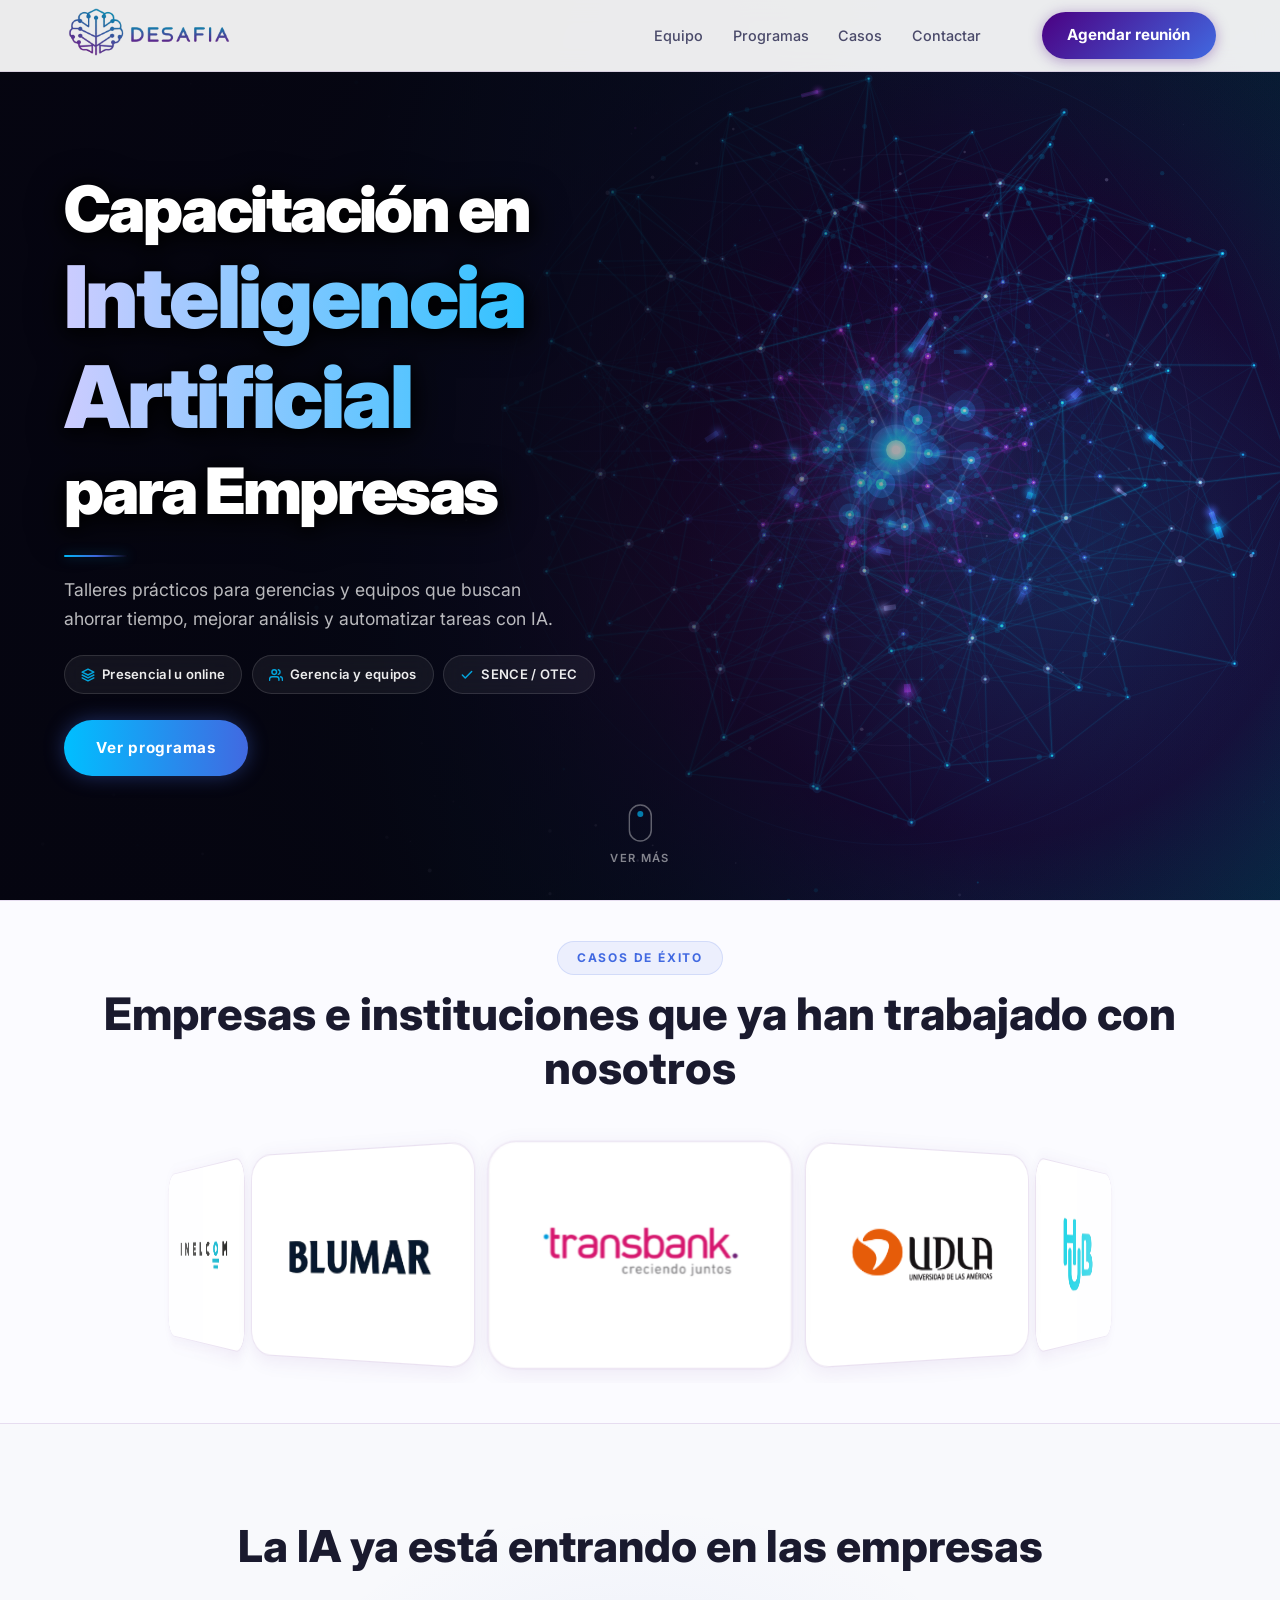
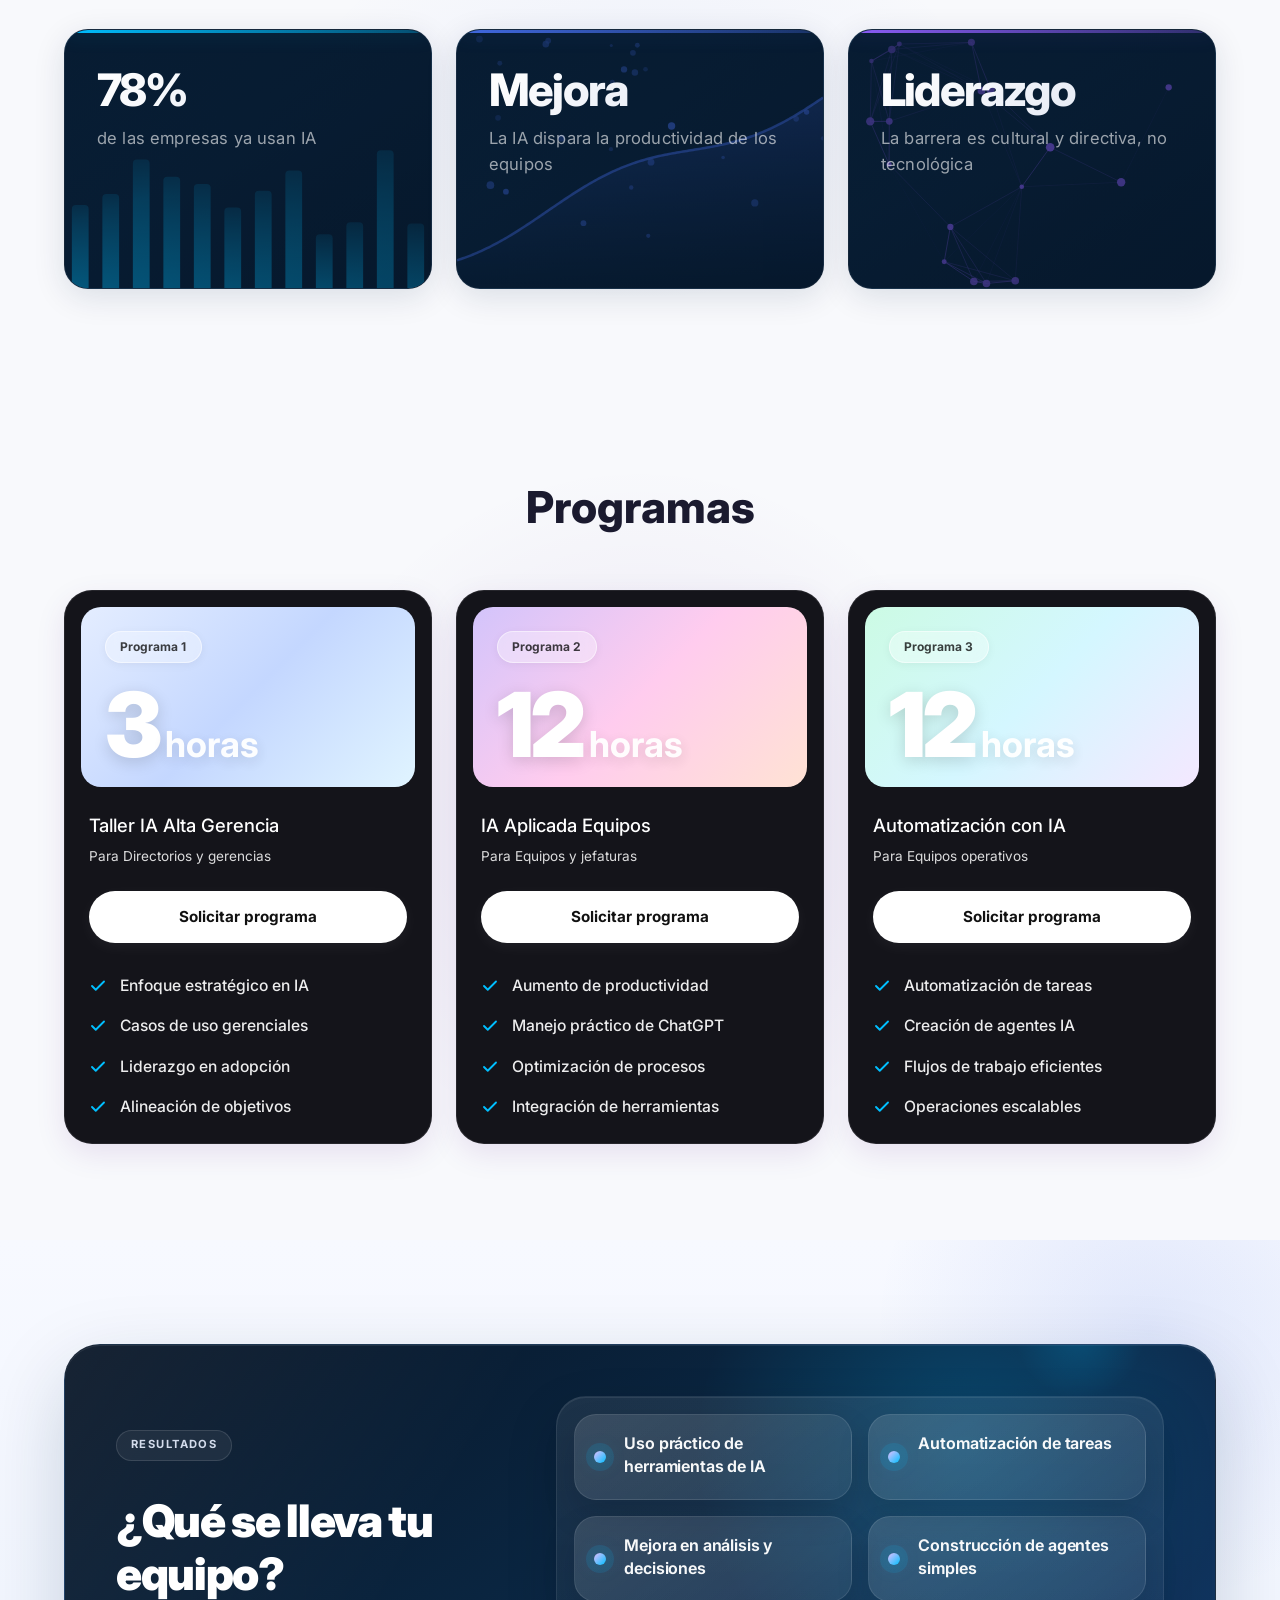
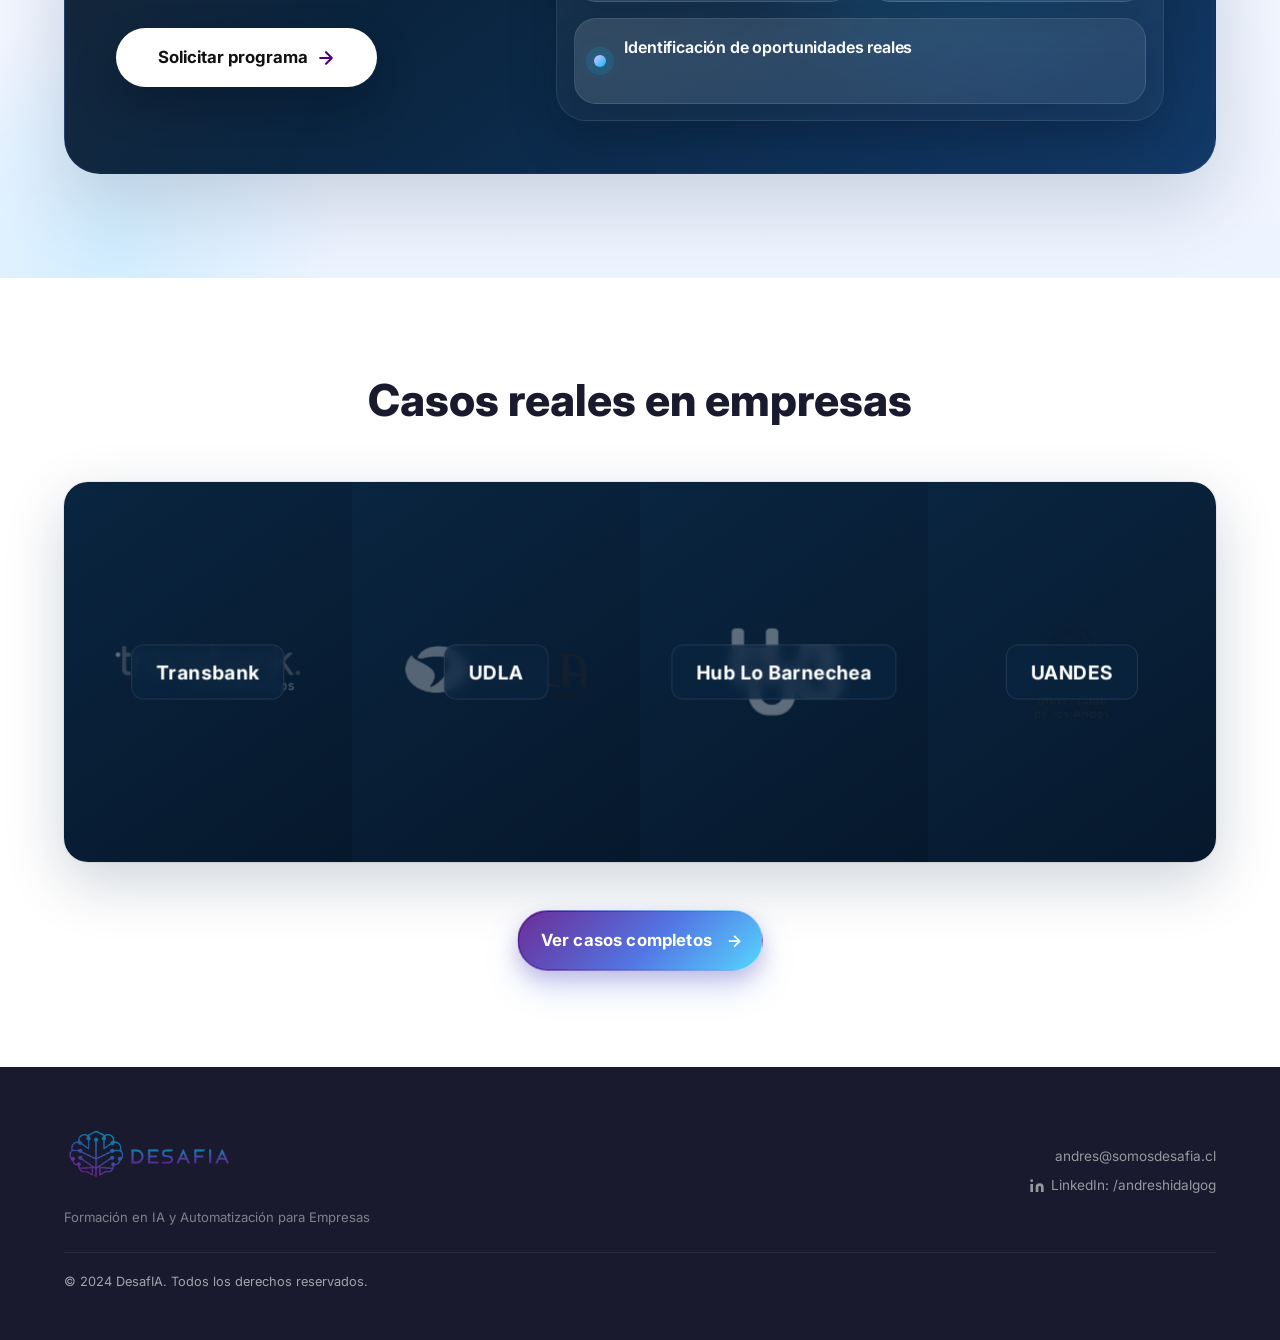
==== commit 7a1fc3ee: "Add files via upload" ====
--- a/index.html
+++ b/index.html
@@ -1,4 +1,4 @@
-<!doctype html>
+﻿<!doctype html>
 <html lang="es">
   <head>
     <meta charset="UTF-8" />
@@ -30,12 +30,13 @@
           id="main-nav"
           aria-label="Navegación principal"
         >
-          <a href="#inicio" class="navbar__link">Inicio</a>
-          <a href="conocenos.html" class="navbar__link">Conócenos</a>
-          <a href="formacion.html" class="navbar__link">Formación</a>
+          <a href="equipo.html" class="navbar__link">Equipo</a>
+          <a href="formacion.html" class="navbar__link">Programas</a>
+          <a href="casos.html" class="navbar__link">Casos</a>
+          <a href="#contacto" class="navbar__link">Contactar</a>
         </nav>
-        <a href="#contacto" class="btn btn--cyan navbar__cta" id="nav-cta"
-          >Contactar</a
+        <a href="https://calendly.com/andres-somosdesafia" target="_blank" rel="noopener" class="btn btn--cta-primary navbar__cta" id="nav-cta"
+          >Agendar reunión</a
         >
         <button
           class="navbar__hamburger"
@@ -50,10 +51,11 @@
 
     <!-- Mobile menu -->
     <div class="mobile-menu" id="mobile-menu" role="menu">
-      <a href="#inicio" class="mobile-menu__link">Inicio</a>
-      <a href="conocenos.html" class="mobile-menu__link">Conócenos</a>
-      <a href="formacion.html" class="mobile-menu__link">Formación</a>
-      <a href="#contacto" class="btn btn--cyan mobile-menu__cta">Contactar</a>
+      <a href="equipo.html" class="mobile-menu__link">Equipo</a>
+      <a href="formacion.html" class="mobile-menu__link">Programas</a>
+      <a href="casos.html" class="mobile-menu__link">Casos</a>
+      <a href="#contacto" class="mobile-menu__link">Contactar</a>
+      <a href="https://calendly.com/andres-somosdesafia" target="_blank" rel="noopener" class="btn btn--cta-primary mobile-menu__cta">Agendar reunión</a>
     </div>
 
     <main>
@@ -65,28 +67,47 @@
         <div class="container hero__inner">
           <div class="hero__content">
             <h1 class="hero__title reveal" data-delay="100" id="hero-heading">
-              Formación en IA<br />
-              <span style="display:block; text-align:center; font-size:0.6em; line-height:1.2; margin:0.1em 0;">+</span>
-              Automatización<br />
-              <span class="gradient-emp">para Empresas</span>
+              Capacitación en
+              <span class="gradient-emp">Inteligencia Artificial</span>
+              para Empresas
             </h1>
-          </div>
-
-          <div class="holo-card reveal" data-delay="300">
-            <h2>Transformación Operativa</h2>
-            <p>
-              Entrenamos líderes y equipos en la adopción progresiva de Inteligencia Artificial.<br class="break-lg" />
-              Desde Copilot hasta agentes autónomos, <strong>transformamos tu cultura organizacional.</strong>
+
+            <div class="hero__divider reveal" data-delay="200" aria-hidden="true"></div>
+
+            <p class="hero__subtitle reveal" data-delay="250">
+              Talleres prácticos para gerencias y equipos que buscan ahorrar tiempo, mejorar análisis y automatizar tareas con IA.
             </p>
-            <div class="hero__actions">
-              <a href="#formacion" class="btn btn--holo" id="hero-cta-primary">
-                Conoce nuestros programas
-              </a>
-              <a href="#contacto" class="btn btn--outline btn--lg holo-outline" id="hero-cta-secondary">
-                Hablar con un asesor
+
+            <div class="hero__chips reveal" data-delay="350">
+              <span class="hero__chip">
+                <svg width="14" height="14" viewBox="0 0 24 24" fill="none" stroke="currentColor" stroke-width="2.5" stroke-linecap="round" stroke-linejoin="round"><path d="M12 2L2 7l10 5 10-5-10-5z"/><path d="M2 17l10 5 10-5"/><path d="M2 12l10 5 10-5"/></svg>
+                Presencial u online
+              </span>
+              <span class="hero__chip">
+                <svg width="14" height="14" viewBox="0 0 24 24" fill="none" stroke="currentColor" stroke-width="2.5" stroke-linecap="round" stroke-linejoin="round"><path d="M17 21v-2a4 4 0 0 0-4-4H5a4 4 0 0 0-4 4v2"/><circle cx="9" cy="7" r="4"/><path d="M23 21v-2a4 4 0 0 0-3-3.87"/><path d="M16 3.13a4 4 0 0 1 0 7.75"/></svg>
+                Gerencia y equipos
+              </span>
+              <span class="hero__chip">
+                <svg width="14" height="14" viewBox="0 0 24 24" fill="none" stroke="currentColor" stroke-width="2.5" stroke-linecap="round" stroke-linejoin="round"><polyline points="20 6 9 17 4 12"/></svg>
+                SENCE / OTEC
+              </span>
+            </div>
+
+            <div class="hero__actions reveal" data-delay="450">
+              <a href="formacion.html" class="btn btn--holo" id="hero-cta-primary">
+                Ver programas
               </a>
             </div>
           </div>
+        </div>
+
+        <!-- Scroll indicator -->
+        <div class="hero__scroll-hint" aria-hidden="true">
+          <svg class="hero__scroll-icon" width="24" height="38" viewBox="0 0 24 38" fill="none" xmlns="http://www.w3.org/2000/svg">
+            <rect x="1" y="1" width="22" height="36" rx="11" stroke="rgba(255,255,255,0.5)" stroke-width="1.5"/>
+            <circle class="hero__scroll-dot" cx="12" cy="10" r="3" fill="rgba(0,191,255,0.9)"/>
+          </svg>
+          <span class="hero__scroll-text">Ver más</span>
         </div>
       </section>
 
@@ -98,7 +119,7 @@
               Casos de Éxito
             </p>
             <h2 class="section-title" id="trust-heading" style="font-size: clamp(1.8rem, 4vw, 2.8rem); font-weight: 800; line-height: 1.2; color: var(--text-dark); margin: 0;">
-              Empresas que confían en nuestra <span class="gradient-text" style="display: inline-block;">metodología</span>
+              Empresas e instituciones que ya han trabajado con nosotros
             </h2>
           </div>
           <div class="scene reveal" data-delay="100">
@@ -127,124 +148,43 @@
 
       <!-- ═══════════════════ VALUE PROPOSITION ═══════════════════ -->
       <section class="value-prop" aria-labelledby="value-heading">
+        <div class="value-prop__glow" aria-hidden="true"></div>
         <div class="container">
           <div class="section-header reveal">
-            <span class="section-tag">Nuestra Filosofía</span>
             <h2 class="section-title" id="value-heading">
-              No nos centramos en la herramienta,<br />
-              sino en tu <span class="gradient-text">Productividad</span>
+              La IA ya está entrando en las empresas
             </h2>
-            <p class="section-desc">
-              La IA no es solo ChatGPT. Es una optimización real en todas las
-              áreas de tu negocio.
-            </p>
           </div>
 
-          <div class="cards-grid cards-grid--4">
-            <article
-              class="value-card reveal"
-              data-delay="0"
-              id="card-marketing"
-            >
-              <div class="value-card__icon-wrap" aria-hidden="true">
-                <svg
-                  class="value-card__icon"
-                  viewBox="0 0 24 24"
-                  fill="none"
-                  stroke="currentColor"
-                  stroke-width="1.8"
-                  stroke-linecap="round"
-                  stroke-linejoin="round"
-                >
-                  <polyline points="22 12 18 12 15 21 9 3 6 12 2 12" />
-                </svg>
+          <div class="cards-grid cards-grid--3">
+            <article class="value-card value-card--glass reveal" data-delay="0" id="card-ia-usage">
+              <canvas class="value-card__canvas" data-anim="bars" aria-hidden="true"></canvas>
+              <div class="value-card__overlay" aria-hidden="true"></div>
+              <div class="value-card__accent value-card__accent--cyan" aria-hidden="true"></div>
+              <div class="value-card__content">
+                <span class="value-card__highlight" data-count="78">78%</span>
+                <h3 class="value-card__title">de las empresas ya usan IA</h3>
               </div>
-              <h3 class="value-card__title">Marketing y Ventas</h3>
-              <p class="value-card__desc">
-                Aceleración de contenidos y análisis de datos de alta precisión
-                para impactar tus campañas.
-              </p>
             </article>
 
-            <article
-              class="value-card reveal"
-              data-delay="100"
-              id="card-operaciones"
-            >
-              <div class="value-card__icon-wrap" aria-hidden="true">
-                <svg
-                  class="value-card__icon"
-                  viewBox="0 0 24 24"
-                  fill="none"
-                  stroke="currentColor"
-                  stroke-width="1.8"
-                  stroke-linecap="round"
-                  stroke-linejoin="round"
-                >
-                  <circle cx="12" cy="12" r="3" />
-                  <path
-                    d="M19.07 4.93a10 10 0 0 1 0 14.14M4.93 4.93a10 10 0 0 0 0 14.14"
-                  />
-                  <path
-                    d="M22 12a10 10 0 0 1-10 10A10 10 0 0 1 2 12a10 10 0 0 1 10-10 10 10 0 0 1 10 10z"
-                  />
-                </svg>
+            <article class="value-card value-card--glass reveal" data-delay="100" id="card-ia-productivity">
+              <canvas class="value-card__canvas" data-anim="trend" aria-hidden="true"></canvas>
+              <div class="value-card__overlay" aria-hidden="true"></div>
+              <div class="value-card__accent value-card__accent--blue" aria-hidden="true"></div>
+              <div class="value-card__content">
+                <span class="value-card__highlight">Mejora</span>
+                <h3 class="value-card__title">La IA dispara la productividad de los equipos</h3>
               </div>
-              <h3 class="value-card__title">Operaciones</h3>
-              <p class="value-card__desc">
-                Automatización de tareas repetitivas y flujos inteligentes con
-                Make/n8n para tu equipo.
-              </p>
             </article>
 
-            <article
-              class="value-card reveal"
-              data-delay="200"
-              id="card-finanzas"
-            >
-              <div class="value-card__icon-wrap" aria-hidden="true">
-                <svg
-                  class="value-card__icon"
-                  viewBox="0 0 24 24"
-                  fill="none"
-                  stroke="currentColor"
-                  stroke-width="1.8"
-                  stroke-linecap="round"
-                  stroke-linejoin="round"
-                >
-                  <rect x="2" y="7" width="20" height="14" rx="2" />
-                  <path
-                    d="M16 7V5a2 2 0 0 0-2-2h-4a2 2 0 0 0-2 2v2M12 12v4M10 14h4"
-                  />
-                </svg>
+            <article class="value-card value-card--glass reveal" data-delay="200" id="card-ia-leadership">
+              <canvas class="value-card__canvas" data-anim="network" aria-hidden="true"></canvas>
+              <div class="value-card__overlay" aria-hidden="true"></div>
+              <div class="value-card__accent value-card__accent--purple" aria-hidden="true"></div>
+              <div class="value-card__content">
+                <span class="value-card__highlight">Liderazgo</span>
+                <h3 class="value-card__title">La barrera es cultural y directiva, no tecnológica</h3>
               </div>
-              <h3 class="value-card__title">Finanzas</h3>
-              <p class="value-card__desc">
-                Reportes automatizados y predicciones financieras con modelos de
-                IA aplicados a tus datos.
-              </p>
-            </article>
-
-            <article class="value-card reveal" data-delay="300" id="card-cx">
-              <div class="value-card__icon-wrap" aria-hidden="true">
-                <svg
-                  class="value-card__icon"
-                  viewBox="0 0 24 24"
-                  fill="none"
-                  stroke="currentColor"
-                  stroke-width="1.8"
-                  stroke-linecap="round"
-                  stroke-linejoin="round"
-                >
-                  <path d="M20 21v-2a4 4 0 0 0-4-4H8a4 4 0 0 0-4 4v2" />
-                  <circle cx="12" cy="7" r="4" />
-                </svg>
-              </div>
-              <h3 class="value-card__title">Experiencia de Cliente</h3>
-              <p class="value-card__desc">
-                Respuestas hiper-personalizadas y eficientes que elevan la
-                satisfacción de tus clientes.
-              </p>
             </article>
           </div>
         </div>
@@ -256,178 +196,178 @@
         id="formacion"
         aria-labelledby="programs-heading"
       >
-        <!-- Subtle bg decoration -->
         <div class="programs__bg-blob" aria-hidden="true"></div>
         <div class="container">
           <div class="section-header reveal">
-            <span class="section-tag">Oferta Formativa</span>
-            <h2 class="section-title" id="programs-heading">
-              Rutas de <span class="gradient-text">Aprendizaje</span>
-            </h2>
+            <h2 class="section-title" id="programs-heading">Programas</h2>
           </div>
 
           <div class="cards-grid cards-grid--3">
-            <article
-              class="program-card reveal"
-              data-delay="0"
-              id="prog-gerencia"
-            >
-              <div class="program-card__level" aria-hidden="true">C-Level</div>
-              <div class="program-card__icon-wrap" aria-hidden="true">
-                <svg
-                  viewBox="0 0 24 24"
-                  fill="none"
-                  stroke="currentColor"
-                  stroke-width="1.8"
-                  stroke-linecap="round"
-                  stroke-linejoin="round"
-                >
-                  <path d="M12 2L2 7l10 5 10-5-10-5z" />
-                  <path d="M2 17l10 5 10-5M2 12l10 5 10-5" />
-                </svg>
+            <article class="program-card reveal" data-delay="0" id="prog-gerencia">
+              <div class="program-card__banner program-card__banner--1">
+                <span class="program-card__badge">Programa 1</span>
+                <div class="program-card__price">3<span class="program-card__duration"> horas</span></div>
               </div>
-              <h3 class="program-card__title">IA para Alta Gerencia</h3>
-              <p class="program-card__audience">Directorios y Gerentes</p>
-              <p class="program-card__desc">
-                Enfoque estratégico para que los líderes tomen decisiones
-                informadas, adopten IA con visión de negocio y guíen la
-                transformación de sus organizaciones.
-              </p>
-              <a
-                href="#contacto"
-                class="program-card__link"
-                id="prog-link-gerencia"
-                >Saber más →</a
-              >
+              <div class="program-card__body">
+                <h3 class="program-card__title">Taller IA Alta Gerencia</h3>
+                <p class="program-card__meta">Para Directorios y gerencias</p>
+                <a href="#contacto" class="btn btn--solid-white program-card__button" id="prog-link-gerencia">
+                  Solicitar programa
+                </a>
+                <ul class="program-card__features">
+                  <li><svg viewBox="0 0 24 24" fill="none" stroke="currentColor" stroke-width="2.5" stroke-linecap="round" stroke-linejoin="round"><polyline points="20 6 9 17 4 12"></polyline></svg> Enfoque estratégico en IA</li>
+                  <li><svg viewBox="0 0 24 24" fill="none" stroke="currentColor" stroke-width="2.5" stroke-linecap="round" stroke-linejoin="round"><polyline points="20 6 9 17 4 12"></polyline></svg> Casos de uso gerenciales</li>
+                  <li><svg viewBox="0 0 24 24" fill="none" stroke="currentColor" stroke-width="2.5" stroke-linecap="round" stroke-linejoin="round"><polyline points="20 6 9 17 4 12"></polyline></svg> Liderazgo en adopción</li>
+                  <li><svg viewBox="0 0 24 24" fill="none" stroke="currentColor" stroke-width="2.5" stroke-linecap="round" stroke-linejoin="round"><polyline points="20 6 9 17 4 12"></polyline></svg> Alineación de objetivos</li>
+                </ul>
+              </div>
             </article>
 
-            <article
-              class="program-card program-card--featured reveal"
-              data-delay="100"
-              id="prog-mandos"
-            >
-              <div class="program-card__badge">Más popular</div>
-              <div class="program-card__level" aria-hidden="true">
-                Mid-Level
+            <article class="program-card program-card--featured reveal" data-delay="100" id="prog-equipos-aplicada">
+              <div class="program-card__banner program-card__banner--2">
+                <span class="program-card__badge">Programa 2</span>
+                <div class="program-card__price">12<span class="program-card__duration"> horas</span></div>
               </div>
-              <div class="program-card__icon-wrap" aria-hidden="true">
-                <svg
-                  viewBox="0 0 24 24"
-                  fill="none"
-                  stroke="currentColor"
-                  stroke-width="1.8"
-                  stroke-linecap="round"
-                  stroke-linejoin="round"
-                >
-                  <circle cx="12" cy="8" r="4" />
-                  <path d="M4 20c0-4 3.58-7 8-7s8 3 8 7" />
-                  <circle cx="4.5" cy="10.5" r="2.5" />
-                  <path d="M1 20c0-2.5 1.5-4.5 3.5-4.5" />
-                  <circle cx="19.5" cy="10.5" r="2.5" />
-                  <path d="M23 20c0-2.5-1.5-4.5-3.5-4.5" />
-                </svg>
+              <div class="program-card__body">
+                <h3 class="program-card__title">IA Aplicada Equipos</h3>
+                <p class="program-card__meta">Para Equipos y jefaturas</p>
+                <a href="#contacto" class="btn btn--solid-white program-card__button" id="prog-link-equipos-aplicada">
+                  Solicitar programa
+                </a>
+                <ul class="program-card__features">
+                  <li><svg viewBox="0 0 24 24" fill="none" stroke="currentColor" stroke-width="2.5" stroke-linecap="round" stroke-linejoin="round"><polyline points="20 6 9 17 4 12"></polyline></svg> Aumento de productividad</li>
+                  <li><svg viewBox="0 0 24 24" fill="none" stroke="currentColor" stroke-width="2.5" stroke-linecap="round" stroke-linejoin="round"><polyline points="20 6 9 17 4 12"></polyline></svg> Manejo práctico de ChatGPT</li>
+                  <li><svg viewBox="0 0 24 24" fill="none" stroke="currentColor" stroke-width="2.5" stroke-linecap="round" stroke-linejoin="round"><polyline points="20 6 9 17 4 12"></polyline></svg> Optimización de procesos</li>
+                  <li><svg viewBox="0 0 24 24" fill="none" stroke="currentColor" stroke-width="2.5" stroke-linecap="round" stroke-linejoin="round"><polyline points="20 6 9 17 4 12"></polyline></svg> Integración de herramientas</li>
+                </ul>
               </div>
-              <h3 class="program-card__title">IA para Mandos Medios</h3>
-              <p class="program-card__audience">Jefaturas y Subgerentes</p>
-              <p class="program-card__desc">
-                Implementación táctica de IA en su área. Aprenden a orquestar
-                herramientas, medir impacto y liderar el cambio cultural en sus
-                equipos.
-              </p>
-              <a
-                href="#contacto"
-                class="program-card__link"
-                id="prog-link-mandos"
-                >Saber más →</a
-              >
             </article>
 
-            <article
-              class="program-card reveal"
-              data-delay="200"
-              id="prog-equipos"
-            >
-              <div class="program-card__level" aria-hidden="true">
-                Operativo
+            <article class="program-card reveal" data-delay="200" id="prog-automatizacion">
+              <div class="program-card__banner program-card__banner--3">
+                <span class="program-card__badge">Programa 3</span>
+                <div class="program-card__price">12<span class="program-card__duration"> horas</span></div>
               </div>
-              <div class="program-card__icon-wrap" aria-hidden="true">
-                <svg
-                  viewBox="0 0 24 24"
-                  fill="none"
-                  stroke="currentColor"
-                  stroke-width="1.8"
-                  stroke-linecap="round"
-                  stroke-linejoin="round"
-                >
-                  <rect x="2" y="3" width="20" height="14" rx="2" />
-                  <polyline points="8 21 12 17 16 21" />
-                  <line x1="12" y1="17" x2="12" y2="21" />
-                </svg>
+              <div class="program-card__body">
+                <h3 class="program-card__title">Automatización con IA</h3>
+                <p class="program-card__meta">Para Equipos operativos</p>
+                <a href="#contacto" class="btn btn--solid-white program-card__button" id="prog-link-automatizacion">
+                  Solicitar programa
+                </a>
+                <ul class="program-card__features">
+                  <li><svg viewBox="0 0 24 24" fill="none" stroke="currentColor" stroke-width="2.5" stroke-linecap="round" stroke-linejoin="round"><polyline points="20 6 9 17 4 12"></polyline></svg> Automatización de tareas</li>
+                  <li><svg viewBox="0 0 24 24" fill="none" stroke="currentColor" stroke-width="2.5" stroke-linecap="round" stroke-linejoin="round"><polyline points="20 6 9 17 4 12"></polyline></svg> Creación de agentes IA</li>
+                  <li><svg viewBox="0 0 24 24" fill="none" stroke="currentColor" stroke-width="2.5" stroke-linecap="round" stroke-linejoin="round"><polyline points="20 6 9 17 4 12"></polyline></svg> Flujos de trabajo eficientes</li>
+                  <li><svg viewBox="0 0 24 24" fill="none" stroke="currentColor" stroke-width="2.5" stroke-linecap="round" stroke-linejoin="round"><polyline points="20 6 9 17 4 12"></polyline></svg> Operaciones escalables</li>
+                </ul>
               </div>
-              <h3 class="program-card__title">Automatización para Equipos</h3>
-              <p class="program-card__audience">Equipos Operativos</p>
-              <p class="program-card__desc">
-                Uso práctico de herramientas y flujos de automatización. Desde
-                prompts efectivos hasta integraciones con Make, n8n y otras
-                plataformas.
-              </p>
-              <a
-                href="#contacto"
-                class="program-card__link"
-                id="prog-link-equipos"
-                >Saber más →</a
-              >
             </article>
-          </div>
-
-          <!-- CTA to detailed curriculum page -->
-          <div style="text-align:center; margin-top:3rem;">
-            <a href="formacion.html" class="btn btn--gradient btn--lg" id="btn-ver-temario">
-              Ver Temario Completo
-              <svg width="18" height="18" viewBox="0 0 24 24" fill="none" stroke="currentColor" stroke-width="2.5" stroke-linecap="round" stroke-linejoin="round" aria-hidden="true"><path d="M5 12h14M12 5l7 7-7 7"/></svg>
-            </a>
           </div>
         </div>
       </section>
 
-      <!-- ═══════════════════ CTA FINAL ═══════════════════ -->
-      <section class="cta-final" id="contacto" aria-labelledby="cta-heading">
-        <div class="cta-final__bg-blob" aria-hidden="true"></div>
-        <div class="container cta-final__inner">
-          <div class="cta-final__content reveal">
-            <span class="section-tag section-tag--light"
-              >¿Listo para el cambio?</span
-            >
-            <h2 class="cta-final__title" id="cta-heading">
-              ¿Listo para aumentar en un
-              <span class="gradient-text-light">55%</span>
-              la velocidad de tus tareas?
-            </h2>
-            <p class="cta-final__subtitle">
-              Da el primer paso hacia la transformación digital con IA.
-            </p>
-            <div class="cta-final__actions">
-              <a
-                href="mailto:andres@somosdesafia.cl"
-                class="btn btn--gradient btn--xl"
-                id="cta-final-btn"
-              >
-                Transforma tu organización hoy
-                <svg
-                  width="20"
-                  height="20"
-                  viewBox="0 0 24 24"
-                  fill="none"
-                  stroke="currentColor"
-                  stroke-width="2.5"
-                  stroke-linecap="round"
-                  stroke-linejoin="round"
-                  aria-hidden="true"
-                >
-                  <path d="M5 12h14M12 5l7 7-7 7" />
-                </svg>
-              </a>
+      <!-- ═══════════════════ CTA FINAL ═══════════════════ -->
+      <section class="cta-final" id="contacto" aria-labelledby="cta-heading">
+        <div class="cta-final__glow cta-final__glow--one" aria-hidden="true"></div>
+        <div class="cta-final__glow cta-final__glow--two" aria-hidden="true"></div>
+        <div class="container cta-final__inner">
+          <div class="cta-final__shell reveal">
+            <div class="cta-final__content">
+              <span class="section-tag section-tag--light">Resultados</span>
+              <h2 class="cta-final__title" id="cta-heading">
+                ¿Qué se lleva tu equipo?
+              </h2>
+              <div class="cta-final__actions">
+                <a
+                  href="https://calendly.com/andres-somosdesafia"
+                  class="btn btn--solid-white btn--xl"
+                  id="cta-final-btn"
+                >
+                  Solicitar programa
+                  <svg
+                    width="20"
+                    height="20"
+                    viewBox="0 0 24 24"
+                    fill="none"
+                    stroke="currentColor"
+                    stroke-width="2.5"
+                    stroke-linecap="round"
+                    stroke-linejoin="round"
+                    aria-hidden="true"
+                  >
+                    <path d="M5 12h14M12 5l7 7-7 7" />
+                  </svg>
+                </a>
+              </div>
+            </div>
+
+            <div class="cta-final__results">
+              <ul class="cta-final__list" aria-label="Resultados del programa">
+                <li class="cta-final__item reveal" data-delay="0">
+                  <span class="cta-final__item-text">Uso práctico de herramientas de IA</span>
+                </li>
+                <li class="cta-final__item reveal" data-delay="80">
+                  <span class="cta-final__item-text">Automatización de tareas</span>
+                </li>
+                <li class="cta-final__item reveal" data-delay="160">
+                  <span class="cta-final__item-text">Mejora en análisis y decisiones</span>
+                </li>
+                <li class="cta-final__item reveal" data-delay="240">
+                  <span class="cta-final__item-text">Construcción de agentes simples</span>
+                </li>
+                <li class="cta-final__item cta-final__item--wide reveal" data-delay="320">
+                  <span class="cta-final__item-text">Identificación de oportunidades reales</span>
+                </li>
+              </ul>
+            </div>
+          </div>
+        </div>
+      </section>
+
+      <!-- ═══════════════════ CASOS (HOME) ═══════════════════ -->
+      <section class="cases" id="casos" aria-labelledby="cases-heading">
+        <div class="container">
+          <div class="section-header reveal">
+            <h2 class="section-title" id="cases-heading">Casos reales en empresas</h2>
+          </div>
+
+          <div class="cases-cards reveal">
+            <!-- Card 1: Transbank -->
+            <div class="cases-card">
+              <img src="assets/trust/1.png" alt="Logo Transbank" loading="lazy" />
+              <div class="cases-card__title">Transbank</div>
+              <p class="cases-card__desc">Formación a gerencia en uso estratégico de IA</p>
             </div>
+
+            <!-- Card 2: UDLA -->
+            <div class="cases-card">
+              <img src="assets/trust/2.png" alt="Logo UDLA" loading="lazy" />
+              <div class="cases-card__title">UDLA</div>
+              <p class="cases-card__desc">Automatización de procesos de compras</p>
+            </div>
+
+            <!-- Card 3: Hub Lo Barnechea -->
+            <div class="cases-card">
+              <img src="assets/trust/3.png" alt="Logo Hub Lo Barnechea" loading="lazy" />
+              <div class="cases-card__title">Hub Lo Barnechea</div>
+              <p class="cases-card__desc">Talleres de IA para emprendedores</p>
+            </div>
+
+            <!-- Card 4: UANDES -->
+            <div class="cases-card">
+              <img src="assets/trust/4.png" alt="Logo Universidad de los Andes" loading="lazy" />
+              <div class="cases-card__title">UANDES</div>
+              <p class="cases-card__desc">Formación y conexión académica en IA</p>
+            </div>
+          </div>
+
+          <div class="cases__actions reveal" data-delay="400">
+            <a href="casos.html" class="btn btn--xl cases__button">
+              <span>Ver casos completos</span>
+              <svg width="20" height="20" viewBox="0 0 24 24" fill="none" stroke="currentColor" aria-hidden="true">
+                <path d="M5 12h14M12 5l7 7-7 7" />
+              </svg>
+            </a>
           </div>
         </div>
       </section>
@@ -480,617 +420,719 @@
     </footer>
 
     <script src="animations.js"></script>
-    <script>
-      (function () {
-        const canvas = document.getElementById("canv");
-        if (!canvas) return;
-
-        const heroSection = document.getElementById("inicio");
-        const ctx = canvas.getContext("2d", { alpha: false });
-        if (!ctx) return;
-
-        const COLORS = {
-          bg: [5, 5, 16],
-          deep: [75, 0, 130],
-          blue: [65, 105, 225],
-          cyan: [0, 191, 255],
-          soft: [204, 204, 255],
-        };
-
-        const TAU = Math.PI * 2;
-        const state = {
-          width: 0,
-          height: 0,
-          dpr: 1,
-          centerX: 0,
-          centerY: 0,
-          radius: 0,
-          nodes: [],
-          edges: [],
-          pulses: [],
-          stars: [],
-          pulseClock: 0,
-          burstClock: 2.4,
-          pointerX: 0,
-          pointerY: 0,
-          targetPointerX: 0,
-          targetPointerY: 0,
-          motion: window.matchMedia("(prefers-reduced-motion: reduce)").matches ? 0.45 : 1,
-          isMobile: window.matchMedia("(max-width: 900px)").matches,
-        };
-
-        let rafId = 0;
-        let lastTime = performance.now();
-        let resizeTimer = 0;
-
-        function clamp(value, min, max) {
-          return Math.max(min, Math.min(max, value));
-        }
-
-        function random(min, max) {
-          return Math.random() * (max - min) + min;
-        }
-
-        function lerp(a, b, t) {
-          return a + (b - a) * t;
-        }
-
-        function rgba(rgb, alpha) {
-          return "rgba(" + rgb[0] + "," + rgb[1] + "," + rgb[2] + "," + alpha + ")";
-        }
-
-        function dist3(a, b) {
-          const dx = a.x - b.x;
-          const dy = a.y - b.y;
-          const dz = a.z - b.z;
-          return Math.sqrt(dx * dx + dy * dy + dz * dz);
-        }
-
-        function fibonacciPoint(index, total) {
-          if (total <= 1) return { x: 0, y: 0, z: 0 };
-          const t = index / (total - 1);
-          const y = 1 - t * 2;
-          const radius = Math.sqrt(Math.max(0, 1 - y * y));
-          const theta = Math.PI * (3 - Math.sqrt(5)) * index;
-          return {
-            x: Math.cos(theta) * radius,
-            y: y,
-            z: Math.sin(theta) * radius,
-          };
-        }
-
-        function nearestNodes(sourceId, candidates, nodes, limit, maxDistance) {
-          const source = nodes[sourceId];
-          const ranked = [];
-
-          for (let i = 0; i < candidates.length; i += 1) {
-            const targetId = candidates[i];
-            if (targetId === sourceId) continue;
-            const distance = dist3(source, nodes[targetId]);
-            if (typeof maxDistance === "number" && distance > maxDistance) continue;
-            ranked.push({ id: targetId, distance: distance });
-          }
-
-          ranked.sort(function (a, b) {
-            return a.distance - b.distance;
-          });
-
-          return ranked.slice(0, limit).map(function (item) {
-            return item.id;
-          });
-        }
-
-        function edgeColorByLayer(avgLayer) {
-          if (avgLayer >= 3.1) return COLORS.cyan;
-          if (avgLayer >= 2.1) return COLORS.blue;
-          return COLORS.soft;
-        }
-
-        function spawnPulse(edgeIndex, startProgress) {
-          if (!state.edges.length) return;
-
-          const idx = typeof edgeIndex === "number" ? edgeIndex : Math.floor(Math.random() * state.edges.length);
-          const roll = Math.random();
-          const color = roll < 0.5 ? COLORS.cyan : roll < 0.85 ? COLORS.blue : COLORS.soft;
-
-          state.pulses.push({
-            edgeIndex: idx,
-            progress: typeof startProgress === "number" ? startProgress : 0,
-            speed: random(0.34, 0.86) * state.motion,
-            radius: random(1.8, 3.8),
-            color: color,
-          });
-
-          if (state.pulses.length > 260) {
-            state.pulses.shift();
-          }
-        }
-
-        function buildStars() {
-          const areaFactor = clamp((state.width * state.height) / (1600 * 900), 0.6, 1.6);
-          const baseCount = state.isMobile ? 80 : 150;
-          const count = Math.round(baseCount * areaFactor);
-          const stars = [];
-
-          for (let i = 0; i < count; i += 1) {
-            const choice = Math.random();
-            const color = choice < 0.72 ? COLORS.soft : choice < 0.9 ? COLORS.cyan : COLORS.blue;
-            stars.push({
-              x: Math.random(),
-              y: Math.random(),
-              depth: random(0.28, 1),
-              size: random(0.35, 1.6),
-              phase: random(0, TAU),
-              twinkle: random(0.35, 1.4),
-              color: color,
-            });
-          }
-
-          state.stars = stars;
-        }
-
-        function buildNetwork() {
-          const density = state.isMobile ? 0.68 : 1;
-          const layers = [
-            { radius: 0.03, count: 1, size: 2.4, color: COLORS.soft },
-            { radius: 0.32, count: Math.max(10, Math.round(20 * density)), size: 1.75, color: COLORS.cyan },
-            { radius: 0.56, count: Math.max(18, Math.round(36 * density)), size: 1.4, color: COLORS.blue },
-            { radius: 0.82, count: Math.max(30, Math.round(58 * density)), size: 1.15, color: COLORS.soft },
-            { radius: 1.08, count: Math.max(40, Math.round(80 * density)), size: 0.95, color: COLORS.cyan },
-          ];
-
-          const nodes = [];
-          const layerBuckets = [];
-          let nodeId = 0;
-
-          for (let layerIndex = 0; layerIndex < layers.length; layerIndex += 1) {
-            const layer = layers[layerIndex];
-            const bucket = [];
-
-            for (let i = 0; i < layer.count; i += 1) {
-              const base = layer.count === 1
-                ? { x: 0, y: 0, z: 0 }
-                : fibonacciPoint(i + Math.random() * 0.2, layer.count);
-
-              const jitter = layerIndex === 0 ? 0 : (Math.random() - 0.5) * (0.14 / (layerIndex + 1));
-              const radius = layer.radius * (1 + jitter);
-
-              nodes.push({
-                id: nodeId,
-                layer: layerIndex,
-                x: base.x * radius,
-                y: base.y * radius,
-                z: base.z * radius,
-                baseSize: layer.size * random(0.86, 1.25),
-                phase: random(0, TAU),
-                twinkle: random(0.75, 1.25),
-                color: layer.color,
-                px: 0,
-                py: 0,
-                vis: 0,
-                renderSize: 1,
-              });
-
-              bucket.push(nodeId);
-              nodeId += 1;
-            }
-
-            layerBuckets.push(bucket);
-          }
-
-          const edges = [];
-          const edgeSet = new Set();
-
-          function addEdge(a, b, strength) {
-            if (a === b) return;
-            const key = a < b ? a + "-" + b : b + "-" + a;
-            if (edgeSet.has(key)) return;
-            edgeSet.add(key);
-
-            const avgLayer = (nodes[a].layer + nodes[b].layer) * 0.5;
-            edges.push({
-              a: a,
-              b: b,
-              strength: strength,
-              phase: Math.random(),
-              color: edgeColorByLayer(avgLayer),
-            });
-          }
-
-          for (let layer = 1; layer < layerBuckets.length; layer += 1) {
-            const current = layerBuckets[layer];
-            const previous = layerBuckets[layer - 1];
-
-            for (let i = 0; i < current.length; i += 1) {
-              const node = current[i];
-              const prevNearest = nearestNodes(node, previous, nodes, layer === 1 ? 1 : 2);
-              const sameNearest = nearestNodes(node, current, nodes, layer < 3 ? 2 : 3, 0.42 + layer * 0.26);
-
-              for (let p = 0; p < prevNearest.length; p += 1) {
-                addEdge(node, prevNearest[p], 0.84 - p * 0.22);
-              }
-
-              for (let s = 0; s < sameNearest.length; s += 1) {
-                if (Math.random() < 0.82) {
-                  addEdge(node, sameNearest[s], 0.44 + Math.random() * 0.22);
-                }
-              }
-            }
-
-            if (layer < layerBuckets.length - 1) {
-              const next = layerBuckets[layer + 1];
-              for (let i = 0; i < Math.min(current.length, next.length); i += 3) {
-                addEdge(current[i], next[(i * 7) % next.length], 0.42 + Math.random() * 0.2);
-              }
-            }
-          }
-
-          const outerNodes = layerBuckets.slice(2).flat();
-          const extraLinks = Math.floor(outerNodes.length * (state.isMobile ? 0.16 : 0.28));
-
-          for (let i = 0; i < extraLinks; i += 1) {
-            const a = outerNodes[Math.floor(Math.random() * outerNodes.length)];
-            const b = outerNodes[Math.floor(Math.random() * outerNodes.length)];
-            if (a === b) continue;
-            if (dist3(nodes[a], nodes[b]) < 1.05) {
-              addEdge(a, b, 0.36 + Math.random() * 0.24);
-            }
-          }
-
-          const core = layerBuckets[0][0];
-          const bridges = state.isMobile ? 8 : 14;
-          for (let i = 0; i < bridges; i += 1) {
-            const target = outerNodes[Math.floor(Math.random() * outerNodes.length)];
-            addEdge(core, target, 0.5 + Math.random() * 0.24);
-          }
-
-          state.nodes = nodes;
-          state.edges = edges;
-          state.pulses = [];
-          state.pulseClock = 0;
-          state.burstClock = random(1.8, 3.2);
-
-          const initialPulses = state.isMobile ? 14 : 24;
-          for (let i = 0; i < initialPulses; i += 1) {
-            spawnPulse(Math.floor(Math.random() * state.edges.length), Math.random());
-          }
-        }
-
-        function resizeCanvas(rebuildNetwork) {
-          state.isMobile = window.matchMedia("(max-width: 900px)").matches;
-          state.dpr = Math.min(window.devicePixelRatio || 1, 2);
-          state.width = window.innerWidth;
-          state.height = heroSection ? Math.max(window.innerHeight, heroSection.offsetHeight) : window.innerHeight;
-          state.centerX = state.width * 0.5;
-          state.centerY = state.height * 0.52;
-          state.radius = Math.min(state.width, state.height) * (state.isMobile ? 0.29 : 0.34);
-
-          canvas.width = Math.floor(state.width * state.dpr);
-          canvas.height = Math.floor(state.height * state.dpr);
-          canvas.style.width = state.width + "px";
-          canvas.style.height = state.height + "px";
-          ctx.setTransform(state.dpr, 0, 0, state.dpr, 0, 0);
-
-          buildStars();
-          if (rebuildNetwork || state.nodes.length === 0) {
-            buildNetwork();
-          }
-        }
-
-        function drawBackground(t) {
-          ctx.fillStyle = rgba(COLORS.bg, 1);
-          ctx.fillRect(0, 0, state.width, state.height);
-
-          const swingX = state.centerX + Math.sin(t * 0.22 * state.motion) * state.width * 0.14;
-          const swingY = state.centerY + Math.cos(t * 0.2 * state.motion) * state.height * 0.12;
-
-          const aura = ctx.createRadialGradient(
-            swingX,
-            swingY,
-            Math.min(state.width, state.height) * 0.08,
-            state.centerX,
-            state.centerY,
-            Math.max(state.width, state.height) * 0.75
-          );
-
-          aura.addColorStop(0, rgba(COLORS.blue, 0.27));
-          aura.addColorStop(0.34, rgba(COLORS.deep, 0.22));
-          aura.addColorStop(0.7, rgba(COLORS.cyan, 0.1));
-          aura.addColorStop(1, "rgba(5,5,16,0)");
-          ctx.fillStyle = aura;
-          ctx.fillRect(0, 0, state.width, state.height);
-
-          const beam = ctx.createLinearGradient(0, 0, state.width, state.height);
-          beam.addColorStop(0, "rgba(75,0,130,0.22)");
-          beam.addColorStop(0.52, "rgba(7,12,30,0.06)");
-          beam.addColorStop(1, "rgba(0,191,255,0.08)");
-          ctx.fillStyle = beam;
-          ctx.fillRect(0, 0, state.width, state.height);
-        }
-
-        function drawStars(t) {
-          for (let i = 0; i < state.stars.length; i += 1) {
-            const star = state.stars[i];
-            const x = star.x * state.width
-              + Math.sin(t * 0.24 * state.motion + star.phase) * (12 * star.depth)
-              + state.pointerX * 12 * star.depth;
-            const y = star.y * state.height
-              + Math.cos(t * 0.18 * state.motion + star.phase) * (8 * star.depth)
-              + state.pointerY * 8 * star.depth;
-            const flicker = (Math.sin(t * star.twinkle * state.motion + star.phase) + 1) * 0.5;
-            const alpha = (0.08 + flicker * 0.35) * star.depth;
-            const size = star.size * (0.65 + flicker * 0.7);
-
-            ctx.fillStyle = rgba(star.color, alpha);
-            ctx.beginPath();
-            ctx.arc(x, y, size, 0, TAU);
-            ctx.fill();
-          }
-        }
-
-        function projectNodes(t) {
-          const yaw = t * 0.24 * state.motion + state.pointerX * 0.45;
-          const pitch = Math.sin(t * 0.19 * state.motion) * 0.24 + state.pointerY * 0.22;
-          const cosY = Math.cos(yaw);
-          const sinY = Math.sin(yaw);
-          const cosX = Math.cos(pitch);
-          const sinX = Math.sin(pitch);
-
-          const networkCenterX = state.centerX + state.pointerX * 35;
-          const networkCenterY = state.centerY + state.pointerY * 24;
-
-          for (let i = 0; i < state.nodes.length; i += 1) {
-            const node = state.nodes[i];
-            const breathe = 1 + Math.sin(t * node.twinkle * state.motion + node.phase) * 0.05;
-
-            const x = node.x * breathe;
-            const y = node.y * breathe;
-            const z = node.z * breathe;
-
-            const xr = x * cosY - z * sinY;
-            const zr = x * sinY + z * cosY;
-            const yr = y * cosX - zr * sinX;
-            const zf = y * sinX + zr * cosX;
-
-            const vis = clamp((zf + 1.35) / 2.7, 0, 1);
-            const perspective = 0.62 + vis * 1.06;
-
-            node.px = networkCenterX + xr * state.radius * perspective;
-            node.py = networkCenterY + yr * state.radius * perspective * 0.9;
-            node.vis = vis;
-            node.renderSize = node.baseSize
-              * (0.78 + vis * 1.25)
-              * (0.92 + Math.sin(t * 1.3 * state.motion + node.phase) * 0.12);
-          }
-        }
-
-        function drawConnections(t) {
-          ctx.save();
-          ctx.lineCap = "round";
-
-          for (let i = 0; i < state.edges.length; i += 1) {
-            const edge = state.edges[i];
-            const a = state.nodes[edge.a];
-            const b = state.nodes[edge.b];
-            const depthMix = (a.vis + b.vis) * 0.5;
-            if (depthMix < 0.08) continue;
-
-            const shimmer = 0.82 + 0.18 * Math.sin(t * 2.2 * state.motion + edge.phase * TAU);
-            const alpha = (0.05 + depthMix * 0.24) * edge.strength * shimmer;
-            const width = (0.35 + depthMix * 1.2) * edge.strength;
-
-            ctx.strokeStyle = rgba(edge.color, alpha * 0.44);
-            ctx.lineWidth = width * 2.5;
-            ctx.beginPath();
-            ctx.moveTo(a.px, a.py);
-            ctx.lineTo(b.px, b.py);
-            ctx.stroke();
-
-            ctx.strokeStyle = rgba(edge.color, alpha);
-            ctx.lineWidth = width;
-            ctx.beginPath();
-            ctx.moveTo(a.px, a.py);
-            ctx.lineTo(b.px, b.py);
-            ctx.stroke();
-
-            if (edge.phase < 0.14) {
-              const flow = (t * 0.26 * state.motion + edge.phase * 1.7) % 1;
-              const hx = lerp(a.px, b.px, flow);
-              const hy = lerp(a.py, b.py, flow);
-              ctx.fillStyle = rgba(COLORS.cyan, depthMix * 0.22);
-              ctx.beginPath();
-              ctx.arc(hx, hy, 1.2 + depthMix * 1.6, 0, TAU);
-              ctx.fill();
-            }
-          }
-
-          ctx.restore();
-        }
-
-        function updateAndDrawPulses(dt) {
-          state.pulseClock += dt * (state.isMobile ? 7 : 12) * state.motion;
-          while (state.pulseClock >= 1) {
-            spawnPulse();
-            state.pulseClock -= 1;
-          }
-
-          state.burstClock -= dt * state.motion;
-          if (state.burstClock <= 0 && state.edges.length) {
-            const burstCount = state.isMobile ? 4 : 8;
-            const seedEdge = Math.floor(Math.random() * state.edges.length);
-            for (let i = 0; i < burstCount; i += 1) {
-              spawnPulse((seedEdge + i * 17) % state.edges.length, Math.random() * 0.25);
-            }
-            state.burstClock = random(1.8, 3.4);
-          }
-
-          ctx.save();
-          ctx.globalCompositeOperation = "lighter";
-
-          for (let i = state.pulses.length - 1; i >= 0; i -= 1) {
-            const pulse = state.pulses[i];
-            const edge = state.edges[pulse.edgeIndex];
-            if (!edge) {
-              state.pulses.splice(i, 1);
-              continue;
-            }
-
-            const a = state.nodes[edge.a];
-            const b = state.nodes[edge.b];
-            const depthMix = (a.vis + b.vis) * 0.5;
-            if (depthMix <= 0.05) continue;
-
-            pulse.progress += dt * pulse.speed;
-            if (pulse.progress >= 1.05) {
-              state.pulses.splice(i, 1);
-              continue;
-            }
-
-            const tailT = Math.max(0, pulse.progress - 0.08);
-            const x = lerp(a.px, b.px, pulse.progress);
-            const y = lerp(a.py, b.py, pulse.progress);
-            const tx = lerp(a.px, b.px, tailT);
-            const ty = lerp(a.py, b.py, tailT);
-
-            const fade = pulse.progress < 0.88 ? 1 : 1 - (pulse.progress - 0.88) / 0.17;
-            const alpha = clamp((0.18 + depthMix * 0.68) * fade, 0, 1);
-
-            ctx.strokeStyle = rgba(pulse.color, alpha * 0.52);
-            ctx.lineWidth = pulse.radius * (0.8 + depthMix * 1.2);
-            ctx.beginPath();
-            ctx.moveTo(tx, ty);
-            ctx.lineTo(x, y);
-            ctx.stroke();
-
-            const glowRadius = pulse.radius * (1.9 + depthMix * 2.1);
-            const glow = ctx.createRadialGradient(x, y, 0, x, y, glowRadius);
-            glow.addColorStop(0, rgba(pulse.color, alpha));
-            glow.addColorStop(0.45, rgba(pulse.color, alpha * 0.35));
-            glow.addColorStop(1, "rgba(0,0,0,0)");
-
-            ctx.fillStyle = glow;
-            ctx.beginPath();
-            ctx.arc(x, y, glowRadius, 0, TAU);
-            ctx.fill();
-          }
-
-          ctx.restore();
-        }
-
-        function drawCore(t) {
-          const x = state.centerX + state.pointerX * 26;
-          const y = state.centerY + state.pointerY * 18;
-          const pulse = 1 + Math.sin(t * 1.5 * state.motion) * 0.09;
-          const radius = state.radius * 0.12 * pulse;
-
-          const halo = ctx.createRadialGradient(x, y, 0, x, y, radius * 3.2);
-          halo.addColorStop(0, rgba(COLORS.cyan, 0.25));
-          halo.addColorStop(0.35, rgba(COLORS.blue, 0.18));
-          halo.addColorStop(1, "rgba(0,0,0,0)");
-          ctx.fillStyle = halo;
-          ctx.beginPath();
-          ctx.arc(x, y, radius * 3.2, 0, TAU);
-          ctx.fill();
-
-          const core = ctx.createRadialGradient(x, y, 0, x, y, radius);
-          core.addColorStop(0, rgba(COLORS.soft, 0.95));
-          core.addColorStop(0.35, rgba(COLORS.cyan, 0.68));
-          core.addColorStop(1, rgba(COLORS.blue, 0));
-          ctx.fillStyle = core;
-          ctx.beginPath();
-          ctx.arc(x, y, radius, 0, TAU);
-          ctx.fill();
-        }
-
-        function drawNodes() {
-          const sorted = state.nodes.slice().sort(function (a, b) {
-            return a.vis - b.vis;
-          });
-
-          ctx.save();
-          ctx.globalCompositeOperation = "lighter";
-
-          for (let i = 0; i < sorted.length; i += 1) {
-            const node = sorted[i];
-            const alpha = 0.12 + node.vis * 0.88;
-            const radius = node.renderSize * (node.layer === 0 ? 1.6 : 1);
-            if (radius <= 0.3) continue;
-
-            ctx.fillStyle = rgba(node.color, alpha * 0.22);
-            ctx.beginPath();
-            ctx.arc(node.px, node.py, radius * 2.4, 0, TAU);
-            ctx.fill();
-
-            ctx.fillStyle = rgba(node.color, alpha * 0.7);
-            ctx.beginPath();
-            ctx.arc(node.px, node.py, radius, 0, TAU);
-            ctx.fill();
-
-            ctx.fillStyle = rgba(COLORS.soft, alpha * 0.75);
-            ctx.beginPath();
-            ctx.arc(node.px, node.py, radius * 0.35, 0, TAU);
-            ctx.fill();
-          }
-
-          ctx.restore();
-        }
-
-        function render(now) {
-          const t = now * 0.001;
-          const dt = Math.min((now - lastTime) * 0.001, 0.05);
-          lastTime = now;
-
-          state.pointerX = lerp(state.pointerX, state.targetPointerX, 0.035);
-          state.pointerY = lerp(state.pointerY, state.targetPointerY, 0.035);
-
-          drawBackground(t);
-          drawStars(t);
-          projectNodes(t);
-          drawConnections(t);
-          updateAndDrawPulses(dt);
-          drawCore(t);
-          drawNodes();
-
-          rafId = window.requestAnimationFrame(render);
-        }
-
-        function onResize() {
-          clearTimeout(resizeTimer);
-          resizeTimer = window.setTimeout(function () {
-            resizeCanvas(true);
-          }, 120);
-        }
-
-        window.addEventListener("resize", onResize, { passive: true });
-        window.addEventListener("pointermove", function (event) {
-          if (!state.width || !state.height) return;
-          state.targetPointerX = clamp((event.clientX / state.width) * 2 - 1, -1, 1);
-          state.targetPointerY = clamp((event.clientY / state.height) * 2 - 1, -1, 1);
-        }, { passive: true });
-
-        window.addEventListener("blur", function () {
-          state.targetPointerX = 0;
-          state.targetPointerY = 0;
-        });
-
-        if (heroSection && "ResizeObserver" in window) {
-          const heroObserver = new ResizeObserver(function () {
-            onResize();
-          });
-          heroObserver.observe(heroSection);
-        }
-
-        const reducedMotionQuery = window.matchMedia("(prefers-reduced-motion: reduce)");
-        if (typeof reducedMotionQuery.addEventListener === "function") {
-          reducedMotionQuery.addEventListener("change", function (event) {
-            state.motion = event.matches ? 0.45 : 1;
-          });
-        }
-
-        resizeCanvas(true);
-        if (rafId) window.cancelAnimationFrame(rafId);
-        rafId = window.requestAnimationFrame(render);
-      })();
-    </script>
+    <script>
+      (function () {
+        const canvas = document.getElementById("canv");
+        if (!canvas) return;
+
+        const heroSection = document.getElementById("inicio");
+        const ctx = canvas.getContext("2d", { alpha: false });
+        if (!ctx) return;
+
+        const COLORS = {
+          bg: [5, 5, 16],
+          deep: [75, 0, 130],
+          blue: [65, 105, 225],
+          cyan: [0, 191, 255],
+          soft: [204, 204, 255],
+          magenta: [180, 50, 220],
+        };
+
+        const TAU = Math.PI * 2;
+        const state = {
+          width: 0,
+          height: 0,
+          dpr: 1,
+          centerX: 0,
+          centerY: 0,
+          radius: 0,
+          nodes: [],
+          edges: [],
+          pulses: [],
+          stars: [],
+          neuronRings: [],
+          pulseClock: 0,
+          burstClock: 2.4,
+          waveClock: 0,
+          pointerX: 0,
+          pointerY: 0,
+          targetPointerX: 0,
+          targetPointerY: 0,
+          motion: window.matchMedia("(prefers-reduced-motion: reduce)").matches ? 0.45 : 1,
+          isMobile: window.matchMedia("(max-width: 900px)").matches,
+        };
+
+        let rafId = 0;
+        let lastTime = performance.now();
+        let resizeTimer = 0;
+
+        function clamp(value, min, max) {
+          return Math.max(min, Math.min(max, value));
+        }
+
+        function random(min, max) {
+          return Math.random() * (max - min) + min;
+        }
+
+        function lerp(a, b, t) {
+          return a + (b - a) * t;
+        }
+
+        function rgba(rgb, alpha) {
+          return "rgba(" + rgb[0] + "," + rgb[1] + "," + rgb[2] + "," + alpha + ")";
+        }
+
+        function dist3(a, b) {
+          const dx = a.x - b.x;
+          const dy = a.y - b.y;
+          const dz = a.z - b.z;
+          return Math.sqrt(dx * dx + dy * dy + dz * dz);
+        }
+
+        function fibonacciPoint(index, total) {
+          if (total <= 1) return { x: 0, y: 0, z: 0 };
+          const t = index / (total - 1);
+          const y = 1 - t * 2;
+          const radius = Math.sqrt(Math.max(0, 1 - y * y));
+          const theta = Math.PI * (3 - Math.sqrt(5)) * index;
+          return {
+            x: Math.cos(theta) * radius,
+            y: y,
+            z: Math.sin(theta) * radius,
+          };
+        }
+
+        function nearestNodes(sourceId, candidates, nodes, limit, maxDistance) {
+          const source = nodes[sourceId];
+          const ranked = [];
+
+          for (let i = 0; i < candidates.length; i += 1) {
+            const targetId = candidates[i];
+            if (targetId === sourceId) continue;
+            const distance = dist3(source, nodes[targetId]);
+            if (typeof maxDistance === "number" && distance > maxDistance) continue;
+            ranked.push({ id: targetId, distance: distance });
+          }
+
+          ranked.sort(function (a, b) {
+            return a.distance - b.distance;
+          });
+
+          return ranked.slice(0, limit).map(function (item) {
+            return item.id;
+          });
+        }
+
+        function edgeColorByLayer(avgLayer) {
+          if (avgLayer >= 3.5) return COLORS.cyan;
+          if (avgLayer >= 2.5) return COLORS.blue;
+          if (avgLayer >= 1.5) return COLORS.magenta;
+          return COLORS.soft;
+        }
+
+        function spawnPulse(edgeIndex, startProgress) {
+          if (!state.edges.length) return;
+
+          const idx = typeof edgeIndex === "number" ? edgeIndex : Math.floor(Math.random() * state.edges.length);
+          const roll = Math.random();
+          const color = roll < 0.4 ? COLORS.cyan : roll < 0.7 ? COLORS.blue : roll < 0.9 ? COLORS.magenta : COLORS.soft;
+
+          state.pulses.push({
+            edgeIndex: idx,
+            progress: typeof startProgress === "number" ? startProgress : 0,
+            speed: random(0.34, 0.96) * state.motion,
+            radius: random(1.8, 4.2),
+            color: color,
+          });
+
+          if (state.pulses.length > 340) {
+            state.pulses.shift();
+          }
+        }
+
+        function buildStars() {
+          const areaFactor = clamp((state.width * state.height) / (1600 * 900), 0.6, 1.6);
+          const baseCount = state.isMobile ? 100 : 200;
+          const count = Math.round(baseCount * areaFactor);
+          const stars = [];
+
+          for (let i = 0; i < count; i += 1) {
+            const choice = Math.random();
+            const color = choice < 0.55 ? COLORS.soft : choice < 0.75 ? COLORS.cyan : choice < 0.9 ? COLORS.blue : COLORS.magenta;
+            stars.push({
+              x: Math.random(),
+              y: Math.random(),
+              depth: random(0.28, 1),
+              size: random(0.35, 1.8),
+              phase: random(0, TAU),
+              twinkle: random(0.35, 1.4),
+              color: color,
+            });
+          }
+
+          state.stars = stars;
+        }
+
+        function buildNetwork() {
+          const density = state.isMobile ? 0.72 : 1;
+          const layers = [
+            { radius: 0.03, count: 1, size: 3.0, color: COLORS.soft },
+            { radius: 0.22, count: Math.max(8, Math.round(14 * density)), size: 2.2, color: COLORS.cyan },
+            { radius: 0.40, count: Math.max(14, Math.round(28 * density)), size: 1.7, color: COLORS.magenta },
+            { radius: 0.58, count: Math.max(22, Math.round(44 * density)), size: 1.4, color: COLORS.blue },
+            { radius: 0.78, count: Math.max(34, Math.round(64 * density)), size: 1.15, color: COLORS.soft },
+            { radius: 1.0, count: Math.max(44, Math.round(88 * density)), size: 0.95, color: COLORS.cyan },
+          ];
+
+          const nodes = [];
+          const layerBuckets = [];
+          let nodeId = 0;
+
+          for (let layerIndex = 0; layerIndex < layers.length; layerIndex += 1) {
+            const layer = layers[layerIndex];
+            const bucket = [];
+
+            for (let i = 0; i < layer.count; i += 1) {
+              const base = layer.count === 1
+                ? { x: 0, y: 0, z: 0 }
+                : fibonacciPoint(i + Math.random() * 0.2, layer.count);
+
+              const jitter = layerIndex === 0 ? 0 : (Math.random() - 0.5) * (0.14 / (layerIndex + 1));
+              const radius = layer.radius * (1 + jitter);
+
+              nodes.push({
+                id: nodeId,
+                layer: layerIndex,
+                x: base.x * radius,
+                y: base.y * radius,
+                z: base.z * radius,
+                baseSize: layer.size * random(0.86, 1.25),
+                phase: random(0, TAU),
+                twinkle: random(0.75, 1.25),
+                color: layer.color,
+                activation: 0,
+                px: 0,
+                py: 0,
+                vis: 0,
+                renderSize: 1,
+              });
+
+              bucket.push(nodeId);
+              nodeId += 1;
+            }
+
+            layerBuckets.push(bucket);
+          }
+
+          const edges = [];
+          const edgeSet = new Set();
+
+          function addEdge(a, b, strength) {
+            if (a === b) return;
+            const key = a < b ? a + "-" + b : b + "-" + a;
+            if (edgeSet.has(key)) return;
+            edgeSet.add(key);
+
+            const avgLayer = (nodes[a].layer + nodes[b].layer) * 0.5;
+            edges.push({
+              a: a,
+              b: b,
+              strength: strength,
+              phase: Math.random(),
+              color: edgeColorByLayer(avgLayer),
+            });
+          }
+
+          for (let layer = 1; layer < layerBuckets.length; layer += 1) {
+            const current = layerBuckets[layer];
+            const previous = layerBuckets[layer - 1];
+
+            for (let i = 0; i < current.length; i += 1) {
+              const node = current[i];
+              const prevNearest = nearestNodes(node, previous, nodes, layer === 1 ? 1 : 3);
+              const sameNearest = nearestNodes(node, current, nodes, layer < 3 ? 2 : 3, 0.38 + layer * 0.22);
+
+              for (let p = 0; p < prevNearest.length; p += 1) {
+                addEdge(node, prevNearest[p], 0.88 - p * 0.18);
+              }
+
+              for (let s = 0; s < sameNearest.length; s += 1) {
+                if (Math.random() < 0.78) {
+                  addEdge(node, sameNearest[s], 0.44 + Math.random() * 0.22);
+                }
+              }
+            }
+
+            if (layer < layerBuckets.length - 1) {
+              const next = layerBuckets[layer + 1];
+              for (let i = 0; i < Math.min(current.length, next.length); i += 2) {
+                addEdge(current[i], next[(i * 7) % next.length], 0.48 + Math.random() * 0.2);
+              }
+            }
+          }
+
+          const outerNodes = layerBuckets.slice(2).flat();
+          const extraLinks = Math.floor(outerNodes.length * (state.isMobile ? 0.22 : 0.36));
+
+          for (let i = 0; i < extraLinks; i += 1) {
+            const a = outerNodes[Math.floor(Math.random() * outerNodes.length)];
+            const b = outerNodes[Math.floor(Math.random() * outerNodes.length)];
+            if (a === b) continue;
+            if (dist3(nodes[a], nodes[b]) < 0.95) {
+              addEdge(a, b, 0.36 + Math.random() * 0.24);
+            }
+          }
+
+          const core = layerBuckets[0][0];
+          const bridges = state.isMobile ? 10 : 18;
+          for (let i = 0; i < bridges; i += 1) {
+            const target = outerNodes[Math.floor(Math.random() * outerNodes.length)];
+            addEdge(core, target, 0.55 + Math.random() * 0.24);
+          }
+
+          // Cross-layer long-range "skip connections" (like residual networks)
+          for (let l = 0; l < layerBuckets.length - 2; l += 1) {
+            const from = layerBuckets[l];
+            const to = layerBuckets[l + 2];
+            const skipCount = Math.floor(Math.min(from.length, to.length) * 0.18);
+            for (let i = 0; i < skipCount; i += 1) {
+              const a = from[Math.floor(Math.random() * from.length)];
+              const b = to[Math.floor(Math.random() * to.length)];
+              addEdge(a, b, 0.32 + Math.random() * 0.18);
+            }
+          }
+
+          state.nodes = nodes;
+          state.edges = edges;
+          state.pulses = [];
+          state.pulseClock = 0;
+          state.burstClock = random(1.8, 3.2);
+
+          const initialPulses = state.isMobile ? 18 : 36;
+          for (let i = 0; i < initialPulses; i += 1) {
+            spawnPulse(Math.floor(Math.random() * state.edges.length), Math.random());
+          }
+        }
+
+        function resizeCanvas(rebuildNetwork) {
+          state.isMobile = window.matchMedia("(max-width: 900px)").matches;
+          state.dpr = Math.min(window.devicePixelRatio || 1, 2);
+          state.width = window.innerWidth;
+          state.height = heroSection ? Math.max(window.innerHeight, heroSection.offsetHeight) : window.innerHeight;
+          state.centerX = state.width * (state.isMobile ? 0.5 : 0.7);
+          state.centerY = state.height * 0.50;
+          state.radius = Math.min(state.width, state.height) * (state.isMobile ? 0.32 : 0.36);
+
+          canvas.width = Math.floor(state.width * state.dpr);
+          canvas.height = Math.floor(state.height * state.dpr);
+          canvas.style.width = state.width + "px";
+          canvas.style.height = state.height + "px";
+          ctx.setTransform(state.dpr, 0, 0, state.dpr, 0, 0);
+
+          buildStars();
+          if (rebuildNetwork || state.nodes.length === 0) {
+            buildNetwork();
+          }
+        }
+
+        function drawBackground(t) {
+          ctx.fillStyle = rgba(COLORS.bg, 1);
+          ctx.fillRect(0, 0, state.width, state.height);
+
+          // Dual orbiting nebula glow
+          const swingX1 = state.centerX + Math.sin(t * 0.18 * state.motion) * state.width * 0.18;
+          const swingY1 = state.centerY + Math.cos(t * 0.15 * state.motion) * state.height * 0.14;
+          const swingX2 = state.centerX + Math.cos(t * 0.14 * state.motion + 2.1) * state.width * 0.22;
+          const swingY2 = state.centerY + Math.sin(t * 0.12 * state.motion + 1.3) * state.height * 0.16;
+
+          var minDim = Math.min(state.width, state.height);
+          var maxDim = Math.max(state.width, state.height);
+
+          var aura = ctx.createRadialGradient(
+            swingX1, swingY1, minDim * 0.06,
+            state.centerX, state.centerY, maxDim * 0.72
+          );
+          aura.addColorStop(0, rgba(COLORS.blue, 0.32));
+          aura.addColorStop(0.3, rgba(COLORS.deep, 0.26));
+          aura.addColorStop(0.65, rgba(COLORS.cyan, 0.12));
+          aura.addColorStop(1, "rgba(5,5,16,0)");
+          ctx.fillStyle = aura;
+          ctx.fillRect(0, 0, state.width, state.height);
+
+          // Second nebula (magenta/purple)
+          var aura2 = ctx.createRadialGradient(
+            swingX2, swingY2, minDim * 0.04,
+            state.centerX, state.centerY, maxDim * 0.6
+          );
+          aura2.addColorStop(0, rgba(COLORS.magenta, 0.18));
+          aura2.addColorStop(0.4, rgba(COLORS.deep, 0.12));
+          aura2.addColorStop(1, "rgba(5,5,16,0)");
+          ctx.fillStyle = aura2;
+          ctx.fillRect(0, 0, state.width, state.height);
+
+          var beam = ctx.createLinearGradient(0, 0, state.width, state.height);
+          beam.addColorStop(0, "rgba(75,0,130,0.22)");
+          beam.addColorStop(0.52, "rgba(7,12,30,0.06)");
+          beam.addColorStop(1, "rgba(0,191,255,0.1)");
+          ctx.fillStyle = beam;
+          ctx.fillRect(0, 0, state.width, state.height);
+        }
+
+        function drawStars(t) {
+          for (let i = 0; i < state.stars.length; i += 1) {
+            const star = state.stars[i];
+            const x = star.x * state.width
+              + Math.sin(t * 0.24 * state.motion + star.phase) * (14 * star.depth)
+              + state.pointerX * 14 * star.depth;
+            const y = star.y * state.height
+              + Math.cos(t * 0.18 * state.motion + star.phase) * (10 * star.depth)
+              + state.pointerY * 10 * star.depth;
+            const flicker = (Math.sin(t * star.twinkle * state.motion + star.phase) + 1) * 0.5;
+            const alpha = (0.08 + flicker * 0.4) * star.depth;
+            const size = star.size * (0.65 + flicker * 0.7);
+
+            ctx.fillStyle = rgba(star.color, alpha);
+            ctx.beginPath();
+            ctx.arc(x, y, size, 0, TAU);
+            ctx.fill();
+          }
+        }
+
+        // Draw pulsing concentric rings around the neural network (layer boundaries)
+        function drawNeuronRings(t) {
+          ctx.save();
+          ctx.globalCompositeOperation = "lighter";
+          var cx = state.centerX + state.pointerX * 35;
+          var cy = state.centerY + state.pointerY * 24;
+          var layerRadii = [0.22, 0.40, 0.58, 0.78, 1.0];
+          var ringColors = [COLORS.cyan, COLORS.magenta, COLORS.blue, COLORS.soft, COLORS.cyan];
+
+          for (var r = 0; r < layerRadii.length; r++) {
+            var baseR = layerRadii[r] * state.radius * 1.15;
+            var wave = Math.sin(t * 0.8 * state.motion + r * 1.2) * 0.06;
+            var radius = baseR * (1 + wave);
+            var alpha = 0.03 + 0.025 * Math.sin(t * 1.2 * state.motion + r * 0.9);
+            ctx.strokeStyle = rgba(ringColors[r], alpha);
+            ctx.lineWidth = 1;
+            ctx.beginPath();
+            ctx.arc(cx, cy, radius, 0, TAU);
+            ctx.stroke();
+          }
+          ctx.restore();
+        }
+
+        function projectNodes(t) {
+          const yaw = t * 0.2 * state.motion + state.pointerX * 0.5;
+          const pitch = Math.sin(t * 0.16 * state.motion) * 0.28 + state.pointerY * 0.25;
+          const cosY = Math.cos(yaw);
+          const sinY = Math.sin(yaw);
+          const cosX = Math.cos(pitch);
+          const sinX = Math.sin(pitch);
+
+          const networkCenterX = state.centerX + state.pointerX * 35;
+          const networkCenterY = state.centerY + state.pointerY * 24;
+
+          // Propagation wave for activation effect
+          state.waveClock += 0.016 * state.motion;
+          var wavePos = (state.waveClock * 0.3) % 1.4;
+
+          for (let i = 0; i < state.nodes.length; i += 1) {
+            const node = state.nodes[i];
+            const breathe = 1 + Math.sin(t * node.twinkle * state.motion + node.phase) * 0.06;
+
+            const x = node.x * breathe;
+            const y = node.y * breathe;
+            const z = node.z * breathe;
+
+            const xr = x * cosY - z * sinY;
+            const zr = x * sinY + z * cosY;
+            const yr = y * cosX - zr * sinX;
+            const zf = y * sinX + zr * cosX;
+
+            const vis = clamp((zf + 1.35) / 2.7, 0, 1);
+            const perspective = 0.62 + vis * 1.06;
+
+            node.px = networkCenterX + xr * state.radius * perspective;
+            node.py = networkCenterY + yr * state.radius * perspective * 0.9;
+            node.vis = vis;
+
+            // Neural activation: nodes "light up" as the wave passes their layer
+            var layerNorm = node.layer / 5;
+            var waveDist = Math.abs(layerNorm - wavePos);
+            var activation = waveDist < 0.18 ? (1 - waveDist / 0.18) * 0.6 : 0;
+            node.activation = node.activation * 0.92 + activation * 0.08;
+
+            node.renderSize = node.baseSize
+              * (0.78 + vis * 1.25)
+              * (0.92 + Math.sin(t * 1.3 * state.motion + node.phase) * 0.12)
+              * (1 + node.activation * 0.8);
+          }
+        }
+
+        function drawConnections(t) {
+          ctx.save();
+          ctx.lineCap = "round";
+
+          for (let i = 0; i < state.edges.length; i += 1) {
+            const edge = state.edges[i];
+            const a = state.nodes[edge.a];
+            const b = state.nodes[edge.b];
+            const depthMix = (a.vis + b.vis) * 0.5;
+            if (depthMix < 0.08) continue;
+
+            // Activation glow on connections
+            var edgeActivation = (a.activation + b.activation) * 0.5;
+
+            const shimmer = 0.82 + 0.18 * Math.sin(t * 2.2 * state.motion + edge.phase * TAU);
+            const alpha = (0.05 + depthMix * 0.26 + edgeActivation * 0.35) * edge.strength * shimmer;
+            const width = (0.35 + depthMix * 1.3 + edgeActivation * 1.5) * edge.strength;
+
+            // Soft outer glow
+            ctx.strokeStyle = rgba(edge.color, alpha * 0.35);
+            ctx.lineWidth = width * 3;
+            ctx.beginPath();
+            ctx.moveTo(a.px, a.py);
+            ctx.lineTo(b.px, b.py);
+            ctx.stroke();
+
+            // Core line
+            ctx.strokeStyle = rgba(edge.color, alpha);
+            ctx.lineWidth = width;
+            ctx.beginPath();
+            ctx.moveTo(a.px, a.py);
+            ctx.lineTo(b.px, b.py);
+            ctx.stroke();
+
+            // Data flow particles along edges
+            if (edge.phase < 0.2 || edgeActivation > 0.1) {
+              const flow = (t * 0.3 * state.motion + edge.phase * 1.7) % 1;
+              const hx = lerp(a.px, b.px, flow);
+              const hy = lerp(a.py, b.py, flow);
+              ctx.fillStyle = rgba(COLORS.cyan, depthMix * 0.3 + edgeActivation * 0.4);
+              ctx.beginPath();
+              ctx.arc(hx, hy, 1.4 + depthMix * 1.8 + edgeActivation * 2, 0, TAU);
+              ctx.fill();
+            }
+          }
+
+          ctx.restore();
+        }
+
+        function updateAndDrawPulses(dt) {
+          state.pulseClock += dt * (state.isMobile ? 9 : 16) * state.motion;
+          while (state.pulseClock >= 1) {
+            spawnPulse();
+            state.pulseClock -= 1;
+          }
+
+          state.burstClock -= dt * state.motion;
+          if (state.burstClock <= 0 && state.edges.length) {
+            const burstCount = state.isMobile ? 6 : 12;
+            const seedEdge = Math.floor(Math.random() * state.edges.length);
+            for (let i = 0; i < burstCount; i += 1) {
+              spawnPulse((seedEdge + i * 13) % state.edges.length, Math.random() * 0.25);
+            }
+            state.burstClock = random(1.4, 2.8);
+          }
+
+          ctx.save();
+          ctx.globalCompositeOperation = "lighter";
+
+          for (let i = state.pulses.length - 1; i >= 0; i -= 1) {
+            const pulse = state.pulses[i];
+            const edge = state.edges[pulse.edgeIndex];
+            if (!edge) {
+              state.pulses.splice(i, 1);
+              continue;
+            }
+
+            const a = state.nodes[edge.a];
+            const b = state.nodes[edge.b];
+            const depthMix = (a.vis + b.vis) * 0.5;
+            if (depthMix <= 0.05) continue;
+
+            pulse.progress += dt * pulse.speed;
+            if (pulse.progress >= 1.05) {
+              // When pulse arrives at destination, boost node activation
+              b.activation = Math.min(1, b.activation + 0.15);
+              state.pulses.splice(i, 1);
+              continue;
+            }
+
+            const tailT = Math.max(0, pulse.progress - 0.12);
+            const x = lerp(a.px, b.px, pulse.progress);
+            const y = lerp(a.py, b.py, pulse.progress);
+            const tx = lerp(a.px, b.px, tailT);
+            const ty = lerp(a.py, b.py, tailT);
+
+            const fade = pulse.progress < 0.85 ? 1 : 1 - (pulse.progress - 0.85) / 0.2;
+            const alpha = clamp((0.22 + depthMix * 0.72) * fade, 0, 1);
+
+            // Longer glowing tail
+            ctx.strokeStyle = rgba(pulse.color, alpha * 0.55);
+            ctx.lineWidth = pulse.radius * (0.9 + depthMix * 1.3);
+            ctx.beginPath();
+            ctx.moveTo(tx, ty);
+            ctx.lineTo(x, y);
+            ctx.stroke();
+
+            const glowRadius = pulse.radius * (2.2 + depthMix * 2.6);
+            const glow = ctx.createRadialGradient(x, y, 0, x, y, glowRadius);
+            glow.addColorStop(0, rgba(pulse.color, alpha));
+            glow.addColorStop(0.4, rgba(pulse.color, alpha * 0.4));
+            glow.addColorStop(1, "rgba(0,0,0,0)");
+
+            ctx.fillStyle = glow;
+            ctx.beginPath();
+            ctx.arc(x, y, glowRadius, 0, TAU);
+            ctx.fill();
+          }
+
+          ctx.restore();
+        }
+
+        function drawCore(t) {
+          const x = state.centerX + state.pointerX * 26;
+          const y = state.centerY + state.pointerY * 18;
+          const pulse = 1 + Math.sin(t * 1.5 * state.motion) * 0.12;
+          const radius = state.radius * 0.14 * pulse;
+
+          // Outer halo with pulsing rings
+          for (var ring = 3; ring >= 1; ring--) {
+            var ringR = radius * (1.8 + ring * 0.8);
+            var ringAlpha = 0.04 + 0.03 * Math.sin(t * 2 * state.motion + ring * 1.1);
+            ctx.strokeStyle = rgba(COLORS.cyan, ringAlpha);
+            ctx.lineWidth = 0.8;
+            ctx.beginPath();
+            ctx.arc(x, y, ringR, 0, TAU);
+            ctx.stroke();
+          }
+
+          const halo = ctx.createRadialGradient(x, y, 0, x, y, radius * 3.8);
+          halo.addColorStop(0, rgba(COLORS.cyan, 0.32));
+          halo.addColorStop(0.25, rgba(COLORS.blue, 0.22));
+          halo.addColorStop(0.6, rgba(COLORS.magenta, 0.08));
+          halo.addColorStop(1, "rgba(0,0,0,0)");
+          ctx.fillStyle = halo;
+          ctx.beginPath();
+          ctx.arc(x, y, radius * 3.8, 0, TAU);
+          ctx.fill();
+
+          const core = ctx.createRadialGradient(x, y, 0, x, y, radius);
+          core.addColorStop(0, rgba(COLORS.soft, 0.98));
+          core.addColorStop(0.3, rgba(COLORS.cyan, 0.75));
+          core.addColorStop(0.7, rgba(COLORS.blue, 0.3));
+          core.addColorStop(1, rgba(COLORS.deep, 0));
+          ctx.fillStyle = core;
+          ctx.beginPath();
+          ctx.arc(x, y, radius, 0, TAU);
+          ctx.fill();
+        }
+
+        function drawNodes() {
+          const sorted = state.nodes.slice().sort(function (a, b) {
+            return a.vis - b.vis;
+          });
+
+          ctx.save();
+          ctx.globalCompositeOperation = "lighter";
+
+          for (let i = 0; i < sorted.length; i += 1) {
+            const node = sorted[i];
+            const alpha = 0.12 + node.vis * 0.88;
+            const activation = node.activation || 0;
+            const radius = node.renderSize * (node.layer === 0 ? 1.8 : 1);
+            if (radius <= 0.3) continue;
+
+            // Activation halo
+            if (activation > 0.02) {
+              ctx.fillStyle = rgba(COLORS.cyan, activation * alpha * 0.3);
+              ctx.beginPath();
+              ctx.arc(node.px, node.py, radius * (3.5 + activation * 3), 0, TAU);
+              ctx.fill();
+            }
+
+            // Outer glow
+            ctx.fillStyle = rgba(node.color, alpha * (0.22 + activation * 0.3));
+            ctx.beginPath();
+            ctx.arc(node.px, node.py, radius * 2.6, 0, TAU);
+            ctx.fill();
+
+            // Node body
+            ctx.fillStyle = rgba(node.color, alpha * (0.7 + activation * 0.3));
+            ctx.beginPath();
+            ctx.arc(node.px, node.py, radius, 0, TAU);
+            ctx.fill();
+
+            // Bright center
+            ctx.fillStyle = rgba(COLORS.soft, alpha * (0.75 + activation * 0.25));
+            ctx.beginPath();
+            ctx.arc(node.px, node.py, radius * 0.38, 0, TAU);
+            ctx.fill();
+          }
+
+          ctx.restore();
+        }
+
+        function render(now) {
+          const t = now * 0.001;
+          const dt = Math.min((now - lastTime) * 0.001, 0.05);
+          lastTime = now;
+
+          state.pointerX = lerp(state.pointerX, state.targetPointerX, 0.035);
+          state.pointerY = lerp(state.pointerY, state.targetPointerY, 0.035);
+
+          drawBackground(t);
+          drawStars(t);
+          drawNeuronRings(t);
+          projectNodes(t);
+          drawConnections(t);
+          updateAndDrawPulses(dt);
+          drawCore(t);
+          drawNodes();
+
+          rafId = window.requestAnimationFrame(render);
+        }
+
+        function onResize() {
+          clearTimeout(resizeTimer);
+          resizeTimer = window.setTimeout(function () {
+            resizeCanvas(true);
+          }, 120);
+        }
+
+        window.addEventListener("resize", onResize, { passive: true });
+        window.addEventListener("pointermove", function (event) {
+          if (!state.width || !state.height) return;
+          state.targetPointerX = clamp((event.clientX / state.width) * 2 - 1, -1, 1);
+          state.targetPointerY = clamp((event.clientY / state.height) * 2 - 1, -1, 1);
+        }, { passive: true });
+
+        window.addEventListener("blur", function () {
+          state.targetPointerX = 0;
+          state.targetPointerY = 0;
+        });
+
+        if (heroSection && "ResizeObserver" in window) {
+          const heroObserver = new ResizeObserver(function () {
+            onResize();
+          });
+          heroObserver.observe(heroSection);
+        }
+
+        const reducedMotionQuery = window.matchMedia("(prefers-reduced-motion: reduce)");
+        if (typeof reducedMotionQuery.addEventListener === "function") {
+          reducedMotionQuery.addEventListener("change", function (event) {
+            state.motion = event.matches ? 0.45 : 1;
+          });
+        }
+
+        resizeCanvas(true);
+        if (rafId) window.cancelAnimationFrame(rafId);
+        rafId = window.requestAnimationFrame(render);
+      })();
+    </script>
   </body>
 </html>
+
+
--- a/styles.css
+++ b/styles.css
@@ -1,1139 +1,1831 @@
-/* ═══════════════════════════════════════════════
-   DesafIA – styles.css
-   Modern, corporate-tech design for DesafIA
-═══════════════════════════════════════════════ */
-
-/* ── DESIGN TOKENS ─────────────────────────────── */
-:root {
-  --primary-dark: #4b0082;
-  --primary-blue: #4169e1;
-  --accent-cyan: #00bfff;
-  --light-lavender: #ccccff;
-  --bg-white: #ffffff;
-
-  /* Derived */
-  --gradient-main: linear-gradient(
-    135deg,
-    var(--primary-dark) 0%,
-    var(--primary-blue) 50%,
-    var(--accent-cyan) 100%
-  );
-  --gradient-text: linear-gradient(
-    90deg,
-    var(--primary-dark),
-    var(--primary-blue),
-    var(--accent-cyan)
-  );
-
-  --text-dark: #1a1a2e;
-  --text-mid: #4a4a6a;
-  --text-light: #8888aa;
-  --border-light: rgba(75, 0, 130, 0.12);
-
-  --radius-sm: 8px;
-  --radius-md: 16px;
-  --radius-lg: 24px;
-  --radius-xl: 32px;
-  --radius-full: 9999px;
-
-  --shadow-card: 0 4px 24px rgba(75, 0, 130, 0.1);
-  --shadow-card-hover: 0 16px 40px rgba(75, 0, 130, 0.22);
-
-  --transition: all 0.3s cubic-bezier(0.4, 0, 0.2, 1);
-  --font: "Inter", -apple-system, BlinkMacSystemFont, system-ui, sans-serif;
-  --container-width: 1200px;
-  --container-padding: 1.5rem;
-  --navbar-h: 72px;
-}
-
-/* ── RESET & BASE ───────────────────────────────── */
-*,
-*::before,
-*::after {
-  box-sizing: border-box;
-  margin: 0;
-  padding: 0;
-}
-html {
-  scroll-behavior: smooth;
-  font-size: 16px;
-}
-body {
-  font-family: var(--font);
-  color: var(--text-dark);
-  background: var(--bg-white);
-  overflow-x: hidden;
-  line-height: 1.6;
-  -webkit-font-smoothing: antialiased;
-}
-img,
-svg {
-  display: block;
-  max-width: 100%;
-}
-a {
-  text-decoration: none;
-  color: inherit;
-}
-ul {
-  list-style: none;
-}
-
-/* ── CONTAINER ──────────────────────────────────── */
-.container {
-  width: 100%;
-  max-width: var(--container-width);
-  margin-inline: auto;
-  padding-inline: var(--container-padding);
-}
-
-/* ── UTILITY: GRADIENT TEXT ─────────────────────── */
-.gradient-text {
-  background: var(--gradient-text);
-  -webkit-background-clip: text;
-  background-clip: text;
-  -webkit-text-fill-color: transparent;
-}
-.gradient-text-light {
-  background: linear-gradient(90deg, #e0c0ff, var(--accent-cyan));
-  -webkit-background-clip: text;
-  background-clip: text;
-  -webkit-text-fill-color: transparent;
-}
-
-/* ── REVEAL ANIMATION (JS-driven) ───────────────── */
-html.js-ready .reveal {
-  opacity: 0;
-  transform: translateY(30px);
-  transition: opacity 2s cubic-bezier(0.4, 0, 0.2, 1), transform 2s cubic-bezier(0.4, 0, 0.2, 1);
-  will-change: opacity, transform;
-}
-html.js-ready .reveal.visible {
-  opacity: 1 !important;
-  transform: translateY(0) !important;
-}
-
-/* ── SECTION HEADER ─────────────────────────────── */
-.section-header {
-  text-align: center;
-  margin-bottom: 3.5rem;
-}
-.section-tag {
-  display: inline-block;
-  font-size: 0.7rem;
-  font-weight: 700;
-  letter-spacing: 0.13em;
-  text-transform: uppercase;
-  color: var(--primary-blue);
-  background: rgba(65, 105, 225, 0.1);
-  border: 1px solid rgba(65, 105, 225, 0.25);
-  padding: 0.35rem 0.85rem;
-  border-radius: var(--radius-full);
-  margin-bottom: 1rem;
-}
-.section-tag--light {
-  color: var(--light-lavender);
-  background: rgba(204, 204, 255, 0.15);
-  border-color: rgba(204, 204, 255, 0.3);
-}
-.section-title {
-  font-size: clamp(1.8rem, 3.5vw, 2.75rem);
-  font-weight: 800;
-  line-height: 1.2;
-  color: var(--text-dark);
-  margin-bottom: 1rem;
-}
-.section-desc {
-  font-size: 1.05rem;
-  color: var(--text-mid);
-  max-width: 560px;
-  margin-inline: auto;
-}
-
-/* ── BUTTONS ────────────────────────────────────── */
-.btn {
-  display: inline-flex;
-  align-items: center;
-  gap: 0.5rem;
-  font-family: var(--font);
-  font-size: 0.95rem;
-  font-weight: 600;
-  border: none;
-  cursor: pointer;
-  border-radius: var(--radius-full);
-  transition: var(--transition);
-  text-decoration: none;
-  white-space: nowrap;
-  padding: 0.7rem 1.6rem;
-}
-.btn:focus-visible {
-  outline: 3px solid var(--accent-cyan);
-  outline-offset: 3px;
-}
-.btn svg {
-  flex-shrink: 0;
-  transition: transform 0.25s ease;
-}
-.btn:hover svg {
-  transform: translateX(4px);
-}
-
-/* Gradient button */
-.btn--gradient {
-  background: var(--gradient-main);
-  color: var(--bg-white);
-  box-shadow: 0 4px 20px rgba(0, 191, 255, 0.35);
-}
-.btn--gradient:hover {
-  box-shadow: 0 8px 30px rgba(0, 191, 255, 0.5);
-  filter: brightness(1.08);
-  transform: translateY(-2px);
-}
-
-/* Cyan button */
-.btn--cyan {
-  background: var(--accent-cyan);
-  color: var(--text-dark);
-  box-shadow: 0 2px 12px rgba(0, 191, 255, 0.3);
-}
-.btn--cyan:hover {
-  background: #00d4ff;
-  box-shadow: 0 6px 20px rgba(0, 191, 255, 0.5);
-  transform: translateY(-2px);
-}
-
-/* Outline button */
-.btn--outline {
-  background: transparent;
-  color: var(--primary-dark);
-  border: 2px solid var(--primary-dark);
-}
-.btn--outline:hover {
-  background: var(--primary-dark);
-  color: var(--bg-white);
-  transform: translateY(-2px);
-}
-
-/* Sizes */
-.btn--lg {
-  padding: 0.85rem 2rem;
-  font-size: 1rem;
-}
-.btn--xl {
-  padding: 1rem 2.6rem;
-  font-size: 1.05rem;
-}
-
-/* ════════════════════════════════════════════════
-   NAVBAR
-════════════════════════════════════════════════ */
-.navbar {
-  position: fixed;
-  inset-block-start: 0;
-  inset-inline: 0;
-  z-index: 1000;
-  height: var(--navbar-h);
-  display: flex;
-  align-items: center;
-  background: rgba(255, 255, 255, 0.92);
-  backdrop-filter: blur(12px);
-  -webkit-backdrop-filter: blur(12px);
-  border-bottom: 1px solid var(--border-light);
-  transition:
-    box-shadow 0.3s ease,
-    background 0.3s ease;
-}
-.navbar.scrolled {
-  box-shadow: 0 4px 24px rgba(75, 0, 130, 0.1);
-  background: rgba(255, 255, 255, 0.97);
-}
-.navbar__inner {
-  display: flex;
-  align-items: center;
-  gap: 2rem;
-}
-.navbar__logo {
-  display: inline-block;
-  flex-shrink: 0;
-  display: flex;
-  align-items: center;
-}
-.navbar__logo-img {
-  height: clamp(55px, 8vw, 85px);
-  width: auto;
-  display: block;
-}
-.navbar__nav {
-  display: flex;
-  align-items: center;
-  gap: 0.25rem;
-  margin-inline-start: auto;
-}
-.navbar__link {
-  font-size: 0.9rem;
-  font-weight: 500;
-  color: var(--text-mid);
-  padding: 0.4rem 0.8rem;
-  border-radius: var(--radius-sm);
-  transition: var(--transition);
-  position: relative;
-}
-.navbar__link::after {
-  content: "";
-  position: absolute;
-  bottom: 0;
-  left: 50%;
-  right: 50%;
-  height: 2px;
-  background: var(--gradient-main);
-  border-radius: 2px;
-  transition:
-    left 0.25s ease,
-    right 0.25s ease;
-}
-.navbar__link:hover {
-  color: var(--primary-dark);
-}
-.navbar__link:hover::after {
-  left: 0.8rem;
-  right: 0.8rem;
-}
-.navbar__cta {
-  margin-inline-start: 1rem;
-}
-
-/* Hamburger */
-.navbar__hamburger {
-  display: none;
-  flex-direction: column;
-  gap: 5px;
-  background: none;
-  border: none;
-  cursor: pointer;
-  padding: 0.4rem;
-  margin-inline-start: auto;
-}
-.navbar__hamburger span {
-  display: block;
-  width: 24px;
-  height: 2.5px;
-  background: var(--primary-dark);
-  border-radius: 2px;
-  transition: var(--transition);
-}
-.navbar__hamburger.active span:nth-child(1) {
-  transform: translateY(7.5px) rotate(45deg);
-}
-.navbar__hamburger.active span:nth-child(2) {
-  opacity: 0;
-  transform: scaleX(0);
-}
-.navbar__hamburger.active span:nth-child(3) {
-  transform: translateY(-7.5px) rotate(-45deg);
-}
-
-/* Mobile menu */
-.mobile-menu {
-  position: fixed;
-  inset-block-start: var(--navbar-h);
-  inset-inline: 0;
-  background: rgba(255, 255, 255, 0.98);
-  backdrop-filter: blur(12px);
-  -webkit-backdrop-filter: blur(12px);
-  display: flex;
-  flex-direction: column;
-  align-items: center;
-  gap: 0.5rem;
-  padding: 2rem;
-  z-index: 999;
-  border-bottom: 1px solid var(--border-light);
-  transform: translateY(-110%);
-  transition:
-    transform 0.4s cubic-bezier(0.4, 0, 0.2, 1),
-    opacity 0.4s ease;
-  opacity: 0;
-  pointer-events: none;
-}
-.mobile-menu.open {
-  transform: translateY(0);
-  opacity: 1;
-  pointer-events: all;
-}
-.mobile-menu__link {
-  font-size: 1.1rem;
-  font-weight: 500;
-  color: var(--text-dark);
-  padding: 0.6rem 1.2rem;
-  width: 100%;
-  text-align: center;
-  border-radius: var(--radius-sm);
-  transition: var(--transition);
-}
-.mobile-menu__link:hover {
-  background: var(--light-lavender);
-  color: var(--primary-dark);
-}
-.mobile-menu__cta {
-  margin-top: 0.75rem;
-  width: 100%;
-  justify-content: center;
-}
-
-/* ════════════════════════════════════════════════
-   HERO
-════════════════════════════════════════════════ */
-.hero {
-  position: relative;
-  min-height: 100svh;
-  display: flex;
-  align-items: center;
-  padding-block: calc(var(--navbar-h) + 4rem) 5rem;
-  overflow: hidden;
-  background: #050510;
-}
-
-/* Canvas Animation */
-.hero__canvas {
-  position: absolute;
-  inset: 0;
-  width: 100%;
-  height: 100%;
-  z-index: 0;
-  pointer-events: none;
-}
-
-.hero__inner {
-  position: relative;
-  z-index: 1;
-  display: grid;
-  grid-template-columns: 1fr 1fr;
-  align-items: center;
-  gap: 2rem;
-  max-width: var(--container-width);
-}
-
-.hero__content {
-  max-width: 100%;
-}
-
-/* Actions */
-.hero__actions {
-  display: flex;
-  flex-wrap: wrap;
-  gap: 1rem;
-}
-
-.hero__title {
-  font-size: clamp(3rem, 7.5vw, 6rem);
-  font-weight: 900;
-  line-height: 1.15;
-  letter-spacing: -0.04em;
-  margin-bottom: 0.5rem;
-  color: #ffffff;
-  filter: 
-    drop-shadow(0 2px 8px rgba(0, 0, 0, 0.95)) 
-    drop-shadow(0 4px 16px rgba(0, 0, 0, 0.8));
-  overflow: visible;
-}
-
-.hero__y {
-  font-size: 0.85em;
-  display: inline-block;
-  margin-top: -0.1em;
-  line-height: 1;
-}
-
-.gradient-emp {
-  font-size: 0.9em;
-  display: inline-block;
-  margin-top: 0.15rem;
-  padding-bottom: 0.12em;
-  letter-spacing: -0.03em;
-  background: linear-gradient(90deg, #ccccff 0%, var(--accent-cyan) 100%);
-  -webkit-background-clip: text;
-  background-clip: text;
-  -webkit-text-fill-color: transparent !important;
-  text-shadow: none; /* Asegurar que no haya sombras por dentro */
-  overflow: visible;
-}
-
-/* Holographic Card */
-.holo-card {
-  width: min(480px, 95vw);
-  margin-inline: auto; /* Center within the right grid half */
-  padding: 3rem 2.5rem;
-  border-radius: 28px;
-  background: linear-gradient(
-    120deg,
-    rgba(255, 255, 255, 0.9),
-    rgba(255, 255, 255, 0.7)
-  );
-  backdrop-filter: blur(16px);
-  box-shadow: 0 0 40px rgba(65, 105, 225, 0.2),
-    inset 0 0 35px rgba(255, 255, 255, 1);
-  transform-style: preserve-3d;
-  animation: holo-float 12s ease-in-out infinite;
-  position: relative;
-  border: 1px solid rgba(255, 255, 255, 0.8);
-}
-
-.holo-card::before {
-  content: "";
-  position: absolute;
-  inset: -3px;
-  background: linear-gradient(
-    120deg,
-    transparent 20%,
-    var(--accent-cyan),
-    var(--primary-blue),
-    var(--primary-dark),
-    transparent 80%
-  );
-  filter: blur(25px);
-  opacity: 0.35;
-  z-index: -1;
-  animation: holo-bg 10s linear infinite;
-  background-size: 400% 100%;
-  border-radius: 30px;
-}
-
-.holo-card h2 {
-  font-size: 1.8rem;
-  margin-bottom: 1rem;
-  color: var(--primary-dark);
-}
-
-.holo-card p {
-  line-height: 1.6;
-  color: var(--text-mid);
-  margin-bottom: 2rem;
-  font-size: 1.05rem;
-}
-
-@keyframes holo-bg {
-  to { background-position: 400% 0; }
-}
-@keyframes holo-float {
-  0%, 100% { transform: rotateX(8deg) rotateY(-8deg) translateY(0) perspective(1000px); }
-  50% { transform: rotateX(12deg) rotateY(6deg) translateY(-20px) perspective(1000px); }
-}
-
-/* Holographic Button */
-.btn--holo {
-  display: inline-block;
-  padding: 1rem 2rem;
-  border-radius: 999px;
-  font-weight: 700;
-  letter-spacing: 0.05em;
-  color: white;
-  text-decoration: none;
-  background: linear-gradient(90deg, var(--accent-cyan), var(--primary-blue), var(--primary-dark), var(--accent-cyan));
-  background-size: 300% 100%;
-  animation: holo-bg 8s linear infinite;
-  box-shadow: 0 0 20px rgba(65, 105, 225, 0.4);
-  transition: transform 0.2s ease, box-shadow 0.2s ease;
-}
-.btn--holo:hover {
-  transform: translateY(-2px);
-  box-shadow: 0 0 30px rgba(65, 105, 225, 0.6);
-  color: white;
-}
-
-.holo-outline {
-  border-color: rgba(75, 0, 130, 0.3);
-  color: var(--primary-dark);
-  background: rgba(255, 255, 255, 0.5);
-}
-.holo-outline:hover {
-  background: var(--primary-dark);
-  color: var(--bg-white);
-  border-color: var(--primary-dark);
-}
-
-/* ════════════════════════════════════════════════
-   TRUST / SOCIAL PROOF
-════════════════════════════════════════════════ */
-.trust {
-  padding-block: 2.5rem;
-  border-top: 1px solid var(--border-light);
-  border-bottom: 1px solid var(--border-light);
-  background: rgba(204, 204, 255, 0.08);
-}
-.trust__label {
-  text-align: center;
-  font-size: 0.78rem;
-  font-weight: 600;
-  letter-spacing: 0.1em;
-  text-transform: uppercase;
-  color: var(--text-light);
-  margin-bottom: 1.25rem;
-}
-/* 3D Carousel Container */
-.scene {
-  display: grid;
-  overflow: hidden;
-  perspective: 50rem;
-  /* Lateral fade to blend with the background */
-  mask: linear-gradient(90deg, transparent, #000 15% 85%, transparent);
-  -webkit-mask: linear-gradient(90deg, transparent, #000 15% 85%, transparent);
-  padding-block: 2rem;
-  margin-top: 1rem;
-}
-
-.a3d {
-  display: grid;
-  place-self: center;
-  transform-style: preserve-3d;
-  animation: rotate3d 50s linear infinite;
-  /* Push backward so the large cylinder fits comfortably on screen */
-  transform: translateZ(-34rem);
-}
-
-@keyframes rotate3d {
-  0%   { transform: translateZ(-34rem) rotateY(0turn); }
-  100% { transform: translateZ(-34rem) rotateY(1turn); }
-}
-
-/* Pause animation on hover */
-.a3d:hover {
-  animation-play-state: paused;
-}
-
-/* Individual logo cards */
-.card {
-  --w: 16rem;
-  --ba: calc(1turn / var(--n));
-  
-  grid-area: 1 / 1;
-  width: var(--w);
-  aspect-ratio: 4 / 3; /* Proporcion óptima para emular el efecto */
-  object-fit: contain;
-  background: var(--bg-white);
-  border-radius: 1.5rem;
-  border: 1px solid var(--border-light);
-  box-shadow: 0 4px 20px rgba(75, 0, 130, 0.08);
-  padding: 2.5rem;
-  backface-visibility: hidden;
-  /* Hardcoded translateZ to push the 16 cards outwards into a larger cylinder. 
-     Radius = (width / 2) / Math.tan(Math.PI / 16) ≈ (16rem / 2) / 0.1989 ≈ 40rem */
-  transform: 
-    rotateY(calc(var(--i) * var(--ba)))
-    translateZ(42rem);
-    
-  transition: transform 0.3s ease, box-shadow 0.3s ease;
-}
-
-.card:hover {
-  box-shadow: 0 8px 30px rgba(75, 0, 130, 0.15);
-}
-
-@media (prefers-reduced-motion: reduce) {
-  .a3d { animation-duration: 90s; }
-}
-
-
-/* ════════════════════════════════════════════════
-   VALUE PROP
-════════════════════════════════════════════════ */
-.value-prop {
-  padding-block: 6rem;
-  background: var(--bg-white);
-}
-
-/* CARDS GRID */
-.cards-grid {
-  display: grid;
-  gap: 1.5rem;
-}
-.cards-grid--4 {
-  grid-template-columns: repeat(4, 1fr);
-}
-.cards-grid--3 {
-  grid-template-columns: repeat(3, 1fr);
-}
-
-/* Value cards */
-.value-card {
-  background: var(--bg-white);
-  border: 1px solid var(--border-light);
-  border-radius: var(--radius-lg);
-  padding: 2rem;
-  display: flex;
-  flex-direction: column;
-  gap: 0.75rem;
-  transition: var(--transition);
-  position: relative;
-  overflow: hidden;
-}
-.value-card::before {
-  content: "";
-  position: absolute;
-  inset: 0;
-  background: var(--gradient-main);
-  opacity: 0;
-  transition: opacity 0.35s ease;
-  z-index: 0;
-}
-.value-card:hover {
-  transform: translateY(-6px);
-  box-shadow: var(--shadow-card-hover);
-  border-color: transparent;
-}
-.value-card:hover::before {
-  opacity: 1;
-}
-.value-card > * {
-  position: relative;
-  z-index: 1;
-}
-
-.value-card__icon-wrap {
-  width: 52px;
-  height: 52px;
-  border-radius: var(--radius-md);
-  background: linear-gradient(
-    135deg,
-    rgba(75, 0, 130, 0.1),
-    rgba(0, 191, 255, 0.1)
-  );
-  display: flex;
-  align-items: center;
-  justify-content: center;
-  transition: var(--transition);
-}
-.value-card__icon {
-  width: 26px;
-  height: 26px;
-  color: var(--primary-blue);
-  transition: color 0.3s ease;
-}
-.value-card:hover .value-card__icon-wrap {
-  background: rgba(255, 255, 255, 0.2);
-}
-.value-card:hover .value-card__icon {
-  color: var(--bg-white);
-}
-
-.value-card__title {
-  font-size: 1.05rem;
-  font-weight: 700;
-  color: var(--text-dark);
-  transition: color 0.3s ease;
-}
-.value-card:hover .value-card__title {
-  color: var(--bg-white);
-}
-
-.value-card__desc {
-  font-size: 0.88rem;
-  color: var(--text-mid);
-  line-height: 1.6;
-  transition: color 0.3s ease;
-}
-.value-card:hover .value-card__desc {
-  color: rgba(255, 255, 255, 0.82);
-}
-
-/* ════════════════════════════════════════════════
-   PROGRAMS
-════════════════════════════════════════════════ */
-.programs {
-  padding-block: 6rem;
-  background: var(--light-lavender);
-  position: relative;
-  overflow: hidden;
-}
-.programs__bg-blob {
-  position: absolute;
-  width: 700px;
-  height: 700px;
-  border-radius: 50%;
-  background: radial-gradient(
-    circle,
-    rgba(75, 0, 130, 0.12) 0%,
-    transparent 70%
-  );
-  top: 50%;
-  left: 50%;
-  transform: translate(-50%, -50%);
-  pointer-events: none;
-}
-
-/* Program cards */
-.program-card {
-  background: var(--bg-white);
-  border-radius: var(--radius-lg);
-  border: 1.5px solid var(--border-light);
-  padding: 2.25rem;
-  display: flex;
-  flex-direction: column;
-  gap: 0.6rem;
-  transition: var(--transition);
-  position: relative;
-}
-.program-card:hover {
-  transform: translateY(-6px);
-  box-shadow: var(--shadow-card-hover);
-  border-color: var(--primary-blue);
-}
-.program-card--featured {
-  border-color: var(--primary-blue);
-  background: linear-gradient(160deg, #fff 60%, rgba(204, 204, 255, 0.4) 100%);
-  box-shadow: 0 8px 30px rgba(65, 105, 225, 0.15);
-}
-.program-card--featured:hover {
-  border-color: var(--accent-cyan);
-  box-shadow: 0 16px 40px rgba(0, 191, 255, 0.25);
-}
-
-.program-card__badge {
-  position: absolute;
-  top: -14px;
-  right: 2rem;
-  background: var(--gradient-main);
-  color: var(--bg-white);
-  font-size: 0.72rem;
-  font-weight: 700;
-  letter-spacing: 0.07em;
-  text-transform: uppercase;
-  padding: 0.3rem 0.9rem;
-  border-radius: var(--radius-full);
-}
-
-.program-card__level {
-  font-size: 0.7rem;
-  font-weight: 700;
-  letter-spacing: 0.1em;
-  text-transform: uppercase;
-  color: var(--text-light);
-}
-.program-card__icon-wrap {
-  width: 60px;
-  height: 60px;
-  border-radius: var(--radius-md);
-  background: linear-gradient(
-    135deg,
-    rgba(75, 0, 130, 0.08),
-    rgba(65, 105, 225, 0.12)
-  );
-  display: flex;
-  align-items: center;
-  justify-content: center;
-  margin-block: 0.5rem;
-}
-.program-card__icon-wrap svg {
-  width: 30px;
-  height: 30px;
-  color: var(--primary-blue);
-}
-.program-card--featured .program-card__icon-wrap {
-  background: linear-gradient(
-    135deg,
-    rgba(75, 0, 130, 0.12),
-    rgba(0, 191, 255, 0.15)
-  );
-}
-.program-card--featured .program-card__icon-wrap svg {
-  color: var(--primary-dark);
-}
-
-.program-card__title {
-  font-size: 1.15rem;
-  font-weight: 800;
-  color: var(--text-dark);
-}
-.program-card__audience {
-  font-size: 0.8rem;
-  font-weight: 600;
-  color: var(--primary-blue);
-  background: rgba(65, 105, 225, 0.1);
-  border-radius: var(--radius-full);
-  padding: 0.2rem 0.7rem;
-  width: fit-content;
-}
-.program-card__desc {
-  font-size: 0.9rem;
-  color: var(--text-mid);
-  line-height: 1.65;
-  flex: 1;
-}
-.program-card__link {
-  font-size: 0.88rem;
-  font-weight: 700;
-  color: var(--primary-blue);
-  margin-top: 0.5rem;
-  display: inline-flex;
-  align-items: center;
-  gap: 0.3rem;
-  transition: var(--transition);
-}
-.program-card__link:hover {
-  color: var(--accent-cyan);
-  letter-spacing: 0.03em;
-}
-
-/* ════════════════════════════════════════════════
-   CTA FINAL
-════════════════════════════════════════════════ */
-.cta-final {
-  padding-block: 7rem;
-  background: linear-gradient(
-    135deg,
-    var(--primary-dark) 0%,
-    var(--primary-blue) 60%,
-    #0090cc 100%
-  );
-  position: relative;
-  overflow: hidden;
-}
-.cta-final__bg-blob {
-  position: absolute;
-  width: 600px;
-  height: 600px;
-  border-radius: 50%;
-  background: radial-gradient(
-    circle,
-    rgba(0, 191, 255, 0.18) 0%,
-    transparent 70%
-  );
-  top: 50%;
-  left: 70%;
-  transform: translate(-50%, -50%);
-  pointer-events: none;
-  animation: blobFloat 12s ease-in-out infinite alternate;
-}
-.cta-final__inner {
-  position: relative;
-  z-index: 1;
-}
-.cta-final__content {
-  display: flex;
-  flex-direction: column;
-  align-items: center;
-  text-align: center;
-  gap: 1.25rem;
-}
-.cta-final__title {
-  font-size: clamp(1.9rem, 3.5vw, 3rem);
-  font-weight: 900;
-  line-height: 1.2;
-  color: var(--bg-white);
-  max-width: 700px;
-}
-.cta-final__subtitle {
-  font-size: 1.1rem;
-  color: rgba(255, 255, 255, 0.75);
-  max-width: 480px;
-}
-.cta-final__actions {
-  margin-top: 0.75rem;
-}
-
-/* Override outline btn in dark CTA */
-.cta-final .btn--outline {
-  border-color: rgba(255, 255, 255, 0.5);
-  color: var(--bg-white);
-}
-.cta-final .btn--outline:hover {
-  background: rgba(255, 255, 255, 0.1);
-  border-color: var(--bg-white);
-}
-.cta-final .btn--gradient {
-  background: var(--bg-white);
-  color: var(--primary-dark);
-  box-shadow: 0 8px 30px rgba(0, 0, 0, 0.2);
-}
-.cta-final .btn--gradient:hover {
-  filter: brightness(1.05);
-  box-shadow: 0 12px 40px rgba(0, 0, 0, 0.3);
-  transform: translateY(-2px);
-}
-.cta-final .btn--gradient svg {
-  color: var(--primary-dark);
-}
-
-/* ════════════════════════════════════════════════
-   FOOTER
-════════════════════════════════════════════════ */
-.footer {
-  background: var(--text-dark);
-  padding-block: 3rem;
-  color: rgba(255, 255, 255, 0.6);
-}
-.footer__inner {
-  display: grid;
-  grid-template-columns: 1fr auto;
-  align-items: center;
-  gap: 1.5rem 3rem;
-}
-.footer__brand {
-  grid-column: 1 / 2;
-}
-.footer__contact {
-  grid-column: 2 / 3;
-  grid-row: 1 / 2;
-  display: flex;
-  flex-direction: column;
-  gap: 0.5rem;
-  align-items: flex-end;
-}
-.footer__copy {
-  grid-column: 1 / -1;
-  font-size: 0.8rem;
-  border-top: 1px solid rgba(255, 255, 255, 0.08);
-  padding-top: 1.2rem;
-}
-.footer__logo {
-  -webkit-text-fill-color: transparent;
-  font-size: 1.4rem;
-  letter-spacing: -0.02em;
-}
-.footer__tagline {
-  font-size: 0.82rem;
-  margin-top: 0.4rem;
-  color: rgba(255, 255, 255, 0.45);
-}
-.footer__link {
-  display: inline-flex;
-  align-items: center;
-  gap: 0.4rem;
-  font-size: 0.85rem;
-  color: rgba(255, 255, 255, 0.55);
-  transition: color 0.25s ease;
-}
-.footer__link:hover {
-  color: var(--accent-cyan);
-}
-
-/* ════════════════════════════════════════════════
-   RESPONSIVE
-════════════════════════════════════════════════ */
-@media (max-width: 1024px) {
-  .hero__inner {
-    grid-template-columns: 1fr;
-    text-align: left;
-    gap: 3rem;
-  }
-  .hero__content {
-    max-width: 100%;
-  }
-  .cards-grid--4 {
-    grid-template-columns: repeat(2, 1fr);
-  }
-}
-
-@media (max-width: 768px) {
-  :root {
-    --container-padding: 1.25rem;
-  }
-
-  /* Navbar mobile */
-  .navbar__nav {
-    display: none;
-  }
-  .navbar__cta {
-    display: none;
-  }
-  .navbar__hamburger {
-    display: flex;
-  }
-
-  /* Hero */
-  .hero {
-    min-height: auto;
-    padding-block: calc(var(--navbar-h) + 3rem) 4rem;
-  }
-  .hero__inner { max-width: 100%; flex-direction: column; text-align: left; gap: 2rem; }
-  .hero__title { font-size: 3rem; }
-  .holo-card { transform: scale(0.95); margin-top: 1rem; }
-  .blob--1 {
-    width: 320px;
-    height: 320px;
-    top: -60px;
-    left: -80px;
-  }
-  .blob--2 {
-    width: 260px;
-    height: 260px;
-    top: 40%;
-    right: -50px;
-  }
-  .blob--3 {
-    width: 220px;
-    height: 220px;
-  }
-
-  /* Trust 3D fallback for mobile */
-  .a3d {
-    transform: translateZ(-15rem);
-  }
-  @keyframes rotate3d {
-    0%   { transform: translateZ(-15rem) rotateY(0turn); }
-    100% { transform: translateZ(-15rem) rotateY(1turn); }
-  }
-  .card {
-    --w: 12rem;
-    padding: 1.5rem;
-    /* Ajuste de radio proporcional (12rem -> ~22.5rem de radio) */
-    transform: rotateY(calc(var(--i) * var(--ba))) translateZ(22.5rem);
-  }
-
-  /* Grids → single column */
-  .cards-grid--4 {
-    grid-template-columns: 1fr;
-  }
-  .cards-grid--3 {
-    grid-template-columns: 1fr;
-  }
-
-  /* Programs */
-  .programs {
-    padding-block: 4rem;
-  }
-  .program-card--featured {
-    margin-top: 1rem;
-  }
-
-  /* CTA */
-  .cta-final {
-    padding-block: 5rem;
-  }
-
-  /* Footer */
-  .footer__inner {
-    grid-template-columns: 1fr;
-    justify-items: center;
-    text-align: center;
-  }
-  .footer__brand {
-    grid-column: 1;
-  }
-  .footer__contact {
-    grid-column: 1;
-    grid-row: auto;
-    align-items: center;
-  }
-  .footer__copy {
-    text-align: center;
-  }
-}
-
-@media (max-width: 480px) {
-  .hero__actions {
-    flex-direction: column;
-  }
-  .hero__actions .btn {
-    width: 100%;
-    justify-content: center;
-  }
-  .btn--xl {
-    font-size: 0.9rem;
-    padding: 0.85rem 1.6rem;
-  }
-}
-
-@media (min-width: 1025px) {
-  .break-lg {
-    display: inline;
-  }
-}
+﻿/* ═══════════════════════════════════════════════
+   DesafIA – styles.css
+   Modern, corporate-tech design for DesafIA
+═══════════════════════════════════════════════ */
+
+/* ── DESIGN TOKENS ─────────────────────────────── */
+:root {
+  --primary-dark: #4b0082;
+  --primary-blue: #4169e1;
+  --accent-cyan: #00bfff;
+  --light-lavender: #ccccff;
+  --bg-white: #ffffff;
+
+  /* Derived */
+  --gradient-main: linear-gradient(
+    135deg,
+    var(--primary-dark) 0%,
+    var(--primary-blue) 50%,
+    var(--accent-cyan) 100%
+  );
+  --gradient-text: linear-gradient(
+    90deg,
+    var(--primary-dark),
+    var(--primary-blue),
+    var(--accent-cyan)
+  );
+
+  --text-dark: #1a1a2e;
+  --text-mid: #4a4a6a;
+  --text-light: #8888aa;
+  --border-light: rgba(75, 0, 130, 0.12);
+
+  --radius-sm: 8px;
+  --radius-md: 16px;
+  --radius-lg: 24px;
+  --radius-xl: 32px;
+  --radius-full: 9999px;
+
+  --shadow-card: 0 4px 24px rgba(75, 0, 130, 0.1);
+  --shadow-card-hover: 0 16px 40px rgba(75, 0, 130, 0.22);
+
+  --transition: all 0.3s cubic-bezier(0.4, 0, 0.2, 1);
+  --font: "Inter", -apple-system, BlinkMacSystemFont, system-ui, sans-serif;
+  --container-width: 1200px;
+  --container-padding: 1.5rem;
+  --navbar-h: 72px;
+}
+
+/* ── RESET & BASE ───────────────────────────────── */
+*,
+*::before,
+*::after {
+  box-sizing: border-box;
+  margin: 0;
+  padding: 0;
+}
+html {
+  scroll-behavior: smooth;
+  font-size: 16px;
+}
+body {
+  font-family: var(--font);
+  color: var(--text-dark);
+  background: var(--bg-white);
+  overflow-x: hidden;
+  line-height: 1.6;
+  -webkit-font-smoothing: antialiased;
+}
+img,
+svg {
+  display: block;
+  max-width: 100%;
+}
+a {
+  text-decoration: none;
+  color: inherit;
+}
+ul {
+  list-style: none;
+}
+
+/* ── CONTAINER ──────────────────────────────────── */
+.container {
+  width: 100%;
+  max-width: var(--container-width);
+  margin-inline: auto;
+  padding-inline: var(--container-padding);
+}
+
+/* ── UTILITY: GRADIENT TEXT ─────────────────────── */
+.gradient-text {
+  background: var(--gradient-text);
+  -webkit-background-clip: text;
+  background-clip: text;
+  -webkit-text-fill-color: transparent;
+}
+.gradient-text-light {
+  background: linear-gradient(90deg, #e0c0ff, var(--accent-cyan));
+  -webkit-background-clip: text;
+  background-clip: text;
+  -webkit-text-fill-color: transparent;
+}
+
+/* ── REVEAL ANIMATION (JS-driven) ───────────────── */
+html.js-ready .reveal {
+  opacity: 0;
+  transform: translateY(42px) scale(0.96);
+  filter: blur(10px);
+  transition:
+    opacity 0.9s cubic-bezier(0.16, 1, 0.3, 1),
+    transform 0.9s cubic-bezier(0.16, 1, 0.3, 1),
+    filter 0.9s cubic-bezier(0.16, 1, 0.3, 1);
+  will-change: opacity, transform, filter;
+}
+html.js-ready .reveal.visible {
+  opacity: 1 !important;
+  transform: translateY(0) scale(1) !important;
+  filter: blur(0) !important;
+}
+
+/* ── SECTION HEADER ─────────────────────────────── */
+.section-header {
+  text-align: center;
+  margin-bottom: 3.5rem;
+}
+.section-tag {
+  display: inline-block;
+  font-size: 0.7rem;
+  font-weight: 700;
+  letter-spacing: 0.13em;
+  text-transform: uppercase;
+  color: var(--primary-blue);
+  background: rgba(65, 105, 225, 0.1);
+  border: 1px solid rgba(65, 105, 225, 0.25);
+  padding: 0.35rem 0.85rem;
+  border-radius: var(--radius-full);
+  margin-bottom: 1rem;
+}
+.section-tag--light {
+  color: var(--light-lavender);
+  background: rgba(204, 204, 255, 0.15);
+  border-color: rgba(204, 204, 255, 0.3);
+}
+.section-title {
+  font-size: clamp(1.8rem, 3.5vw, 2.75rem);
+  font-weight: 800;
+  line-height: 1.2;
+  color: var(--text-dark);
+  margin-bottom: 1rem;
+}
+.section-desc {
+  font-size: 1.05rem;
+  color: var(--text-mid);
+  max-width: 560px;
+  margin-inline: auto;
+}
+
+/* ── BUTTONS ────────────────────────────────────── */
+.btn {
+  display: inline-flex;
+  align-items: center;
+  gap: 0.5rem;
+  font-family: var(--font);
+  font-size: 0.95rem;
+  font-weight: 600;
+  border: none;
+  cursor: pointer;
+  border-radius: var(--radius-full);
+  transition: var(--transition);
+  text-decoration: none;
+  white-space: nowrap;
+  padding: 0.7rem 1.6rem;
+}
+.btn:focus-visible {
+  outline: 3px solid var(--accent-cyan);
+  outline-offset: 3px;
+}
+.btn svg {
+  flex-shrink: 0;
+  transition: transform 0.25s ease;
+}
+.btn:hover svg {
+  transform: translateX(4px);
+}
+
+/* Gradient button */
+.btn--gradient {
+  background: var(--gradient-main);
+  color: var(--bg-white);
+  box-shadow: 0 4px 20px rgba(0, 191, 255, 0.35);
+}
+.btn--gradient:hover {
+  box-shadow: 0 8px 30px rgba(0, 191, 255, 0.5);
+  filter: brightness(1.08);
+  transform: translateY(-2px);
+}
+
+/* Cyan button */
+.btn--cyan {
+  background: var(--accent-cyan);
+  color: var(--text-dark);
+  box-shadow: 0 2px 12px rgba(0, 191, 255, 0.3);
+}
+.btn--cyan:hover {
+  background: #00d4ff;
+  box-shadow: 0 6px 20px rgba(0, 191, 255, 0.5);
+  transform: translateY(-2px);
+}
+
+/* Outline button */
+.btn--outline {
+  background: transparent;
+  color: var(--primary-dark);
+  border: 2px solid var(--primary-dark);
+}
+.btn--outline:hover {
+  background: var(--primary-dark);
+  color: var(--bg-white);
+  transform: translateY(-2px);
+}
+
+/* Sizes */
+.btn--lg {
+  padding: 0.85rem 2rem;
+  font-size: 1rem;
+}
+.btn--xl {
+  padding: 1rem 2.6rem;
+  font-size: 1.05rem;
+}
+
+/* ════════════════════════════════════════════════
+   NAVBAR
+════════════════════════════════════════════════ */
+.navbar {
+  position: fixed;
+  inset-block-start: 0;
+  inset-inline: 0;
+  z-index: 1000;
+  height: var(--navbar-h);
+  display: flex;
+  align-items: center;
+  background: rgba(255, 255, 255, 0.92);
+  backdrop-filter: blur(12px);
+  -webkit-backdrop-filter: blur(12px);
+  border-bottom: 1px solid var(--border-light);
+  transition:
+    box-shadow 0.3s ease,
+    background 0.3s ease;
+}
+.navbar.scrolled {
+  box-shadow: 0 4px 24px rgba(75, 0, 130, 0.1);
+  background: rgba(255, 255, 255, 0.97);
+}
+.navbar__inner {
+  display: flex;
+  align-items: center;
+  gap: 2rem;
+}
+.navbar__logo {
+  display: inline-block;
+  flex-shrink: 0;
+  display: flex;
+  align-items: center;
+}
+.navbar__logo-img {
+  height: clamp(55px, 8vw, 85px);
+  width: auto;
+  display: block;
+}
+.navbar__nav {
+  display: flex;
+  align-items: center;
+  gap: 0.25rem;
+  margin-inline-start: auto;
+}
+.navbar__link {
+  font-size: 0.9rem;
+  font-weight: 500;
+  color: var(--text-mid);
+  padding: 0.4rem 0.8rem;
+  border-radius: var(--radius-sm);
+  transition: var(--transition);
+  position: relative;
+}
+.navbar__link::after {
+  content: "";
+  position: absolute;
+  bottom: 0;
+  left: 50%;
+  right: 50%;
+  height: 2px;
+  background: var(--gradient-main);
+  border-radius: 2px;
+  transition:
+    left 0.25s ease,
+    right 0.25s ease;
+}
+.navbar__link:hover {
+  color: var(--primary-dark);
+}
+.navbar__link:hover::after {
+  left: 0.8rem;
+  right: 0.8rem;
+}
+.navbar__cta {
+  margin-inline-start: 1rem;
+}
+
+/* Primary CTA button – "Agendar reunión" */
+.btn--cta-primary {
+  background: linear-gradient(135deg, #4B0082, #4169E1);
+  color: #fff;
+  font-weight: 700;
+  box-shadow: 0 2px 14px rgba(75, 0, 130, 0.35);
+}
+.btn--cta-primary:hover {
+  background: linear-gradient(135deg, #5a0099, #4a78f0);
+  box-shadow: 0 6px 20px rgba(75, 0, 130, 0.5);
+  transform: translateY(-2px);
+}
+
+/* Hamburger */
+.navbar__hamburger {
+  display: none;
+  flex-direction: column;
+  gap: 5px;
+  background: none;
+  border: none;
+  cursor: pointer;
+  padding: 0.4rem;
+  margin-inline-start: auto;
+}
+.navbar__hamburger span {
+  display: block;
+  width: 24px;
+  height: 2.5px;
+  background: var(--primary-dark);
+  border-radius: 2px;
+  transition: var(--transition);
+}
+.navbar__hamburger.active span:nth-child(1) {
+  transform: translateY(7.5px) rotate(45deg);
+}
+.navbar__hamburger.active span:nth-child(2) {
+  opacity: 0;
+  transform: scaleX(0);
+}
+.navbar__hamburger.active span:nth-child(3) {
+  transform: translateY(-7.5px) rotate(-45deg);
+}
+
+/* Mobile menu */
+.mobile-menu {
+  position: fixed;
+  inset-block-start: var(--navbar-h);
+  inset-inline: 0;
+  background: rgba(255, 255, 255, 0.98);
+  backdrop-filter: blur(12px);
+  -webkit-backdrop-filter: blur(12px);
+  display: flex;
+  flex-direction: column;
+  align-items: center;
+  gap: 0.5rem;
+  padding: 2rem;
+  z-index: 999;
+  border-bottom: 1px solid var(--border-light);
+  transform: translateY(-110%);
+  transition:
+    transform 0.4s cubic-bezier(0.4, 0, 0.2, 1),
+    opacity 0.4s ease;
+  opacity: 0;
+  pointer-events: none;
+}
+.mobile-menu.open {
+  transform: translateY(0);
+  opacity: 1;
+  pointer-events: all;
+}
+.mobile-menu__link {
+  font-size: 1.1rem;
+  font-weight: 500;
+  color: var(--text-dark);
+  padding: 0.6rem 1.2rem;
+  width: 100%;
+  text-align: center;
+  border-radius: var(--radius-sm);
+  transition: var(--transition);
+}
+.mobile-menu__link:hover {
+  background: var(--light-lavender);
+  color: var(--primary-dark);
+}
+.mobile-menu__cta {
+  margin-top: 0.75rem;
+  width: 100%;
+  justify-content: center;
+}
+
+/* ════════════════════════════════════════════════
+   HERO
+════════════════════════════════════════════════ */
+.hero {
+  position: relative;
+  height: 100svh;
+  min-height: 600px;
+  display: flex;
+  align-items: center;
+  padding-block: calc(var(--navbar-h) + 2rem) 3.5rem;
+  overflow: hidden;
+  background: #050510;
+  isolation: isolate;
+}
+
+.hero::before {
+  content: "";
+  position: absolute;
+  inset: 0;
+  background: linear-gradient(
+    90deg,
+    rgba(5, 5, 16, 0.97) 0%,
+    rgba(5, 5, 16, 0.92) 28%,
+    rgba(5, 5, 16, 0.68) 52%,
+    rgba(5, 5, 16, 0.26) 76%,
+    rgba(5, 5, 16, 0.08) 100%
+  );
+  z-index: 1;
+  pointer-events: none;
+}
+
+/* Canvas Animation */
+.hero__canvas {
+  position: absolute;
+  inset: 0;
+  width: 100%;
+  height: 100%;
+  z-index: 0;
+  pointer-events: none;
+}
+
+.hero__inner {
+  position: relative;
+  z-index: 2;
+  max-width: var(--container-width);
+}
+
+.hero__content {
+  max-width: 38rem;
+  position: relative;
+  z-index: 1;
+  display: flex;
+  flex-direction: column;
+  gap: 0;
+}
+
+/* Actions */
+.hero__actions {
+  display: flex;
+  flex-wrap: wrap;
+  gap: 1rem;
+}
+
+.hero__title {
+  font-size: clamp(2.2rem, 5vw, 4rem);
+  font-weight: 900;
+  line-height: 1.15;
+  letter-spacing: -0.04em;
+  margin-bottom: 0.5rem;
+  color: #ffffff;
+  filter:
+    drop-shadow(0 2px 8px rgba(0, 0, 0, 0.95))
+    drop-shadow(0 4px 16px rgba(0, 0, 0, 0.8));
+  overflow: visible;
+}
+
+.hero__y {
+  font-size: 0.85em;
+  display: inline-block;
+  margin-top: -0.1em;
+  line-height: 1;
+}
+
+.gradient-emp {
+  font-size: 1.35em;
+  display: block;
+  margin-top: 0.1rem;
+  margin-bottom: 0.1rem;
+  padding-bottom: 0.08em;
+  letter-spacing: -0.03em;
+  background: linear-gradient(90deg, #ccccff 0%, var(--accent-cyan) 100%);
+  -webkit-background-clip: text;
+  background-clip: text;
+  -webkit-text-fill-color: transparent !important;
+  text-shadow: none; /* Asegurar que no haya sombras por dentro */
+  overflow: visible;
+}
+
+/* Hero divider */
+.hero__divider {
+  width: 4rem;
+  height: 2px;
+  margin: 1.2rem 0;
+  border-radius: 2px;
+  background: linear-gradient(90deg, var(--accent-cyan), var(--primary-blue), transparent);
+  box-shadow: 0 0 12px rgba(0, 191, 255, 0.4);
+}
+
+/* Hero subtitle */
+.hero__subtitle {
+  font-size: clamp(0.95rem, 1.5vw, 1.1rem);
+  line-height: 1.6;
+  color: rgba(255, 255, 255, 0.72);
+  margin-bottom: 1.4rem;
+  max-width: 32rem;
+  font-weight: 400;
+}
+
+/* Hero chips */
+.hero__chips {
+  display: flex;
+  flex-wrap: wrap;
+  gap: 0.6rem;
+  margin-bottom: 1.6rem;
+}
+
+.hero__chip {
+  display: inline-flex;
+  align-items: center;
+  gap: 0.45rem;
+  padding: 0.5rem 1rem;
+  font-size: 0.82rem;
+  font-weight: 600;
+  letter-spacing: 0.02em;
+  color: rgba(255, 255, 255, 0.92);
+  background: rgba(255, 255, 255, 0.06);
+  border: 1px solid rgba(255, 255, 255, 0.12);
+  border-radius: 999px;
+  -webkit-backdrop-filter: blur(10px);
+  backdrop-filter: blur(10px);
+  transition: border-color 0.3s cubic-bezier(0.25, 1, 0.5, 1),
+              background 0.3s cubic-bezier(0.25, 1, 0.5, 1),
+              box-shadow 0.3s cubic-bezier(0.25, 1, 0.5, 1);
+  white-space: nowrap;
+}
+
+.hero__chip svg {
+  flex-shrink: 0;
+  color: var(--accent-cyan);
+  opacity: 0.85;
+}
+
+.hero__chip:hover {
+  background: rgba(0, 191, 255, 0.1);
+  border-color: rgba(0, 191, 255, 0.35);
+  box-shadow: 0 0 18px rgba(0, 191, 255, 0.15);
+}
+
+@keyframes holo-bg {
+  to { background-position: 400% 0; }
+}
+
+/* Scroll hint indicator */
+.hero__scroll-hint {
+  position: absolute;
+  bottom: 2rem;
+  left: 50%;
+  transform: translateX(-50%);
+  z-index: 2;
+  display: flex;
+  flex-direction: column;
+  align-items: center;
+  gap: 0.5rem;
+  animation: scrollFade 2.5s ease-in-out infinite;
+}
+.hero__scroll-icon {
+  opacity: 0.7;
+}
+.hero__scroll-dot {
+  animation: scrollBounce 2.5s ease-in-out infinite;
+}
+.hero__scroll-text {
+  font-size: 0.7rem;
+  font-weight: 600;
+  letter-spacing: 0.12em;
+  text-transform: uppercase;
+  color: rgba(255, 255, 255, 0.5);
+}
+@keyframes scrollBounce {
+  0%, 100% { cy: 10; opacity: 1; }
+  50% { cy: 26; opacity: 0.3; }
+}
+@keyframes scrollFade {
+  0%, 100% { opacity: 0.7; }
+  50% { opacity: 1; }
+}
+
+/* Holographic Button */
+.btn--holo {
+  display: inline-block;
+  padding: 1rem 2rem;
+  border-radius: 999px;
+  font-weight: 700;
+  letter-spacing: 0.05em;
+  color: white;
+  text-decoration: none;
+  background: linear-gradient(90deg, var(--accent-cyan), var(--primary-blue), var(--primary-dark), var(--accent-cyan));
+  background-size: 300% 100%;
+  animation: holo-bg 8s linear infinite;
+  box-shadow: 0 0 20px rgba(65, 105, 225, 0.4);
+  transition: transform 0.2s ease, box-shadow 0.2s ease;
+}
+.btn--holo:hover {
+  transform: translateY(-2px);
+  box-shadow: 0 0 30px rgba(65, 105, 225, 0.6);
+  color: white;
+}
+
+.holo-outline {
+  border-color: rgba(75, 0, 130, 0.3);
+  color: var(--primary-dark);
+  background: rgba(255, 255, 255, 0.5);
+}
+.holo-outline:hover {
+  background: var(--primary-dark);
+  color: var(--bg-white);
+  border-color: var(--primary-dark);
+}
+
+/* ════════════════════════════════════════════════
+   TRUST / SOCIAL PROOF
+════════════════════════════════════════════════ */
+.trust {
+  padding-block: 2.5rem;
+  border-top: 1px solid var(--border-light);
+  border-bottom: 1px solid var(--border-light);
+  background: rgba(204, 204, 255, 0.08);
+}
+.trust__label {
+  text-align: center;
+  font-size: 0.78rem;
+  font-weight: 600;
+  letter-spacing: 0.1em;
+  text-transform: uppercase;
+  color: var(--text-light);
+  margin-bottom: 1.25rem;
+}
+/* 3D Carousel Container */
+.scene {
+  display: grid;
+  overflow: hidden;
+  perspective: 50rem;
+  /* Lateral fade to blend with the background */
+  mask: linear-gradient(90deg, transparent, #000 15% 85%, transparent);
+  -webkit-mask: linear-gradient(90deg, transparent, #000 15% 85%, transparent);
+  padding-block: 2rem;
+  margin-top: 1rem;
+}
+
+.a3d {
+  display: grid;
+  place-self: center;
+  transform-style: preserve-3d;
+  animation: rotate3d 50s linear infinite;
+  /* Push backward so the large cylinder fits comfortably on screen */
+  transform: translateZ(-34rem);
+}
+
+@keyframes rotate3d {
+  0%   { transform: translateZ(-34rem) rotateY(0turn); }
+  100% { transform: translateZ(-34rem) rotateY(1turn); }
+}
+
+/* Pause animation on hover */
+.a3d:hover {
+  animation-play-state: paused;
+}
+
+/* Individual logo cards */
+.card {
+  --w: 16rem;
+  --ba: calc(1turn / var(--n));
+  
+  grid-area: 1 / 1;
+  width: var(--w);
+  aspect-ratio: 4 / 3; /* Proporcion óptima para emular el efecto */
+  object-fit: contain;
+  background: var(--bg-white);
+  border-radius: 1.5rem;
+  border: 1px solid var(--border-light);
+  box-shadow: 0 4px 20px rgba(75, 0, 130, 0.08);
+  padding: 2.5rem;
+  backface-visibility: hidden;
+  /* Hardcoded translateZ to push the 16 cards outwards into a larger cylinder. 
+     Radius = (width / 2) / Math.tan(Math.PI / 16) ≈ (16rem / 2) / 0.1989 ≈ 40rem */
+  transform: 
+    rotateY(calc(var(--i) * var(--ba)))
+    translateZ(42rem);
+    
+  transition: transform 0.3s ease, box-shadow 0.3s ease;
+}
+
+.card:hover {
+  box-shadow: 0 8px 30px rgba(75, 0, 130, 0.15);
+}
+
+@media (prefers-reduced-motion: reduce) {
+  .a3d { animation-duration: 90s; }
+}
+
+/* ════════════════════════════════════════════════
+   VALUE PROP
+════════════════════════════════════════════════ */
+.value-prop {
+  padding-block: 6rem;
+  background: #f8f9fc;
+  position: relative;
+  overflow: hidden;
+}
+
+.value-prop__glow {
+  position: absolute;
+  top: 50%;
+  left: 50%;
+  translate: -50% -50%;
+  width: 700px;
+  height: 400px;
+  background: radial-gradient(ellipse, rgba(65, 105, 225, 0.06) 0%, transparent 70%);
+  pointer-events: none;
+  z-index: 0;
+}
+
+.value-prop .container {
+  position: relative;
+  z-index: 1;
+}
+
+/* CARDS GRID */
+.cards-grid {
+  display: grid;
+  gap: 1.5rem;
+}
+.cards-grid--4 {
+  grid-template-columns: repeat(4, 1fr);
+}
+.cards-grid--3 {
+  grid-template-columns: repeat(3, 1fr);
+}
+
+/* Value cards */
+.value-card--glass {
+  background-image: linear-gradient(145deg, #0a2540 0%, #06182c 100%);
+  border-radius: 24px;
+  border: 1px solid rgba(255, 255, 255, 0.06);
+  display: flex;
+  flex-direction: column;
+  transition: transform 0.4s cubic-bezier(0.16, 1, 0.3, 1),
+              box-shadow 0.4s cubic-bezier(0.16, 1, 0.3, 1),
+              border-color 0.4s ease;
+  position: relative;
+  overflow: hidden;
+  min-height: 260px;
+  box-shadow: 0 8px 32px rgba(10, 37, 64, 0.12);
+  padding: 0;
+  isolation: isolate;
+}
+
+.value-card--glass:hover {
+  transform: translateY(-6px) scale(1.02);
+  box-shadow: 0 20px 50px rgba(10, 37, 64, 0.25);
+  border-color: rgba(255, 255, 255, 0.15);
+}
+
+/* Accent glow strip at top of each card */
+.value-card__accent {
+  position: absolute;
+  top: 0;
+  left: 0;
+  right: 0;
+  height: 3px;
+  z-index: 4;
+  transition: height 0.4s cubic-bezier(0.16, 1, 0.3, 1),
+              opacity 0.4s ease;
+}
+.value-card__accent--cyan {
+  background: linear-gradient(90deg, var(--accent-cyan), rgba(0, 191, 255, 0.3));
+  box-shadow: 0 0 20px rgba(0, 191, 255, 0.3);
+}
+.value-card__accent--blue {
+  background: linear-gradient(90deg, var(--primary-blue), rgba(65, 105, 225, 0.3));
+  box-shadow: 0 0 20px rgba(65, 105, 225, 0.3);
+}
+.value-card__accent--purple {
+  background: linear-gradient(90deg, #8b5cf6, rgba(139, 92, 246, 0.3));
+  box-shadow: 0 0 20px rgba(139, 92, 246, 0.3);
+}
+
+.value-card--glass:hover .value-card__accent {
+  height: 4px;
+  opacity: 1;
+}
+
+/* Card canvas animation background – sits ABOVE overlay, below text */
+.value-card__canvas {
+  position: absolute;
+  inset: 0;
+  width: 100%;
+  height: 100%;
+  z-index: 2;
+  pointer-events: none;
+  opacity: 0.95;
+}
+
+/* Dark overlay so text remains readable */
+.value-card__overlay {
+  position: absolute;
+  inset: 0;
+  z-index: 3;
+  background: linear-gradient(
+    160deg,
+    rgba(6, 24, 44, 0.7) 0%,
+    rgba(6, 24, 44, 0.42) 50%,
+    rgba(6, 24, 44, 0.66) 100%
+  );
+  pointer-events: none;
+  transition: background 0.4s ease;
+}
+
+.value-card--glass:hover .value-card__overlay {
+  background: linear-gradient(
+    160deg,
+    rgba(6, 24, 44, 0.62) 0%,
+    rgba(6, 24, 44, 0.28) 50%,
+    rgba(6, 24, 44, 0.55) 100%
+  );
+}
+
+.value-card__content {
+  position: relative;
+  z-index: 5;
+  padding: 2.2rem 2rem;
+  display: flex;
+  flex-direction: column;
+  justify-content: flex-start;
+  height: 100%;
+  text-align: left;
+}
+
+.value-card__highlight {
+  font-size: clamp(2.2rem, 3.5vw, 3rem);
+  font-weight: 800;
+  letter-spacing: -0.04em;
+  background: linear-gradient(135deg, #ffffff 0%, #dbe2f1 100%);
+  -webkit-background-clip: text;
+  background-clip: text;
+  -webkit-text-fill-color: transparent;
+  line-height: 1.15;
+  margin-bottom: 0.6rem;
+  display: block;
+}
+
+.value-card__title {
+  font-size: clamp(0.95rem, 1.3vw, 1.08rem);
+  font-weight: 400;
+  color: rgba(255, 255, 255, 0.6);
+  line-height: 1.55;
+  letter-spacing: 0.01em;
+  margin: 0;
+}
+
+/* ════════════════════════════════════════════════
+   PROGRAMS
+════════════════════════════════════════════════ */
+.programs {
+  padding-block: 6rem;
+  background: #f8f9fc;
+  position: relative;
+  overflow: hidden;
+}
+.programs__bg-blob {
+  position: absolute;
+  width: 700px;
+  height: 700px;
+  border-radius: 50%;
+  background: radial-gradient(
+    circle,
+    rgba(75, 0, 130, 0.08) 0%,
+    transparent 70%
+  );
+  top: 50%;
+  left: 50%;
+  transform: translate(-50%, -50%);
+  pointer-events: none;
+}
+
+/* Program cards */
+.program-card {
+  background: #14141a;
+  border-radius: 28px;
+  border: 1px solid rgba(255, 255, 255, 0.08);
+  padding: 1rem;
+  display: flex;
+  flex-direction: column;
+  transition: var(--transition);
+  position: relative;
+  box-shadow: 0 10px 30px rgba(75, 0, 130, 0.1);
+  color: #fff;
+}
+.program-card:hover {
+  transform: translateY(-6px);
+  box-shadow: 0 20px 40px rgba(75, 0, 130, 0.2);
+  border-color: rgba(255, 255, 255, 0.15);
+}
+
+.program-card__banner {
+  border-radius: 20px;
+  padding: 1.5rem;
+  min-height: 160px;
+  display: flex;
+  flex-direction: column;
+  justify-content: space-between;
+  margin-bottom: 1.5rem;
+  position: relative;
+  overflow: hidden;
+}
+
+.program-card__banner--1 {
+  background: linear-gradient(135deg, #e4edff 0%, #c4d7ff 50%, #e0f4ff 100%);
+}
+.program-card__banner--2 {
+  background: linear-gradient(135deg, #d3c4fb 0%, #ffccee 50%, #ffe2d4 100%);
+}
+.program-card__banner--3 {
+  background: linear-gradient(135deg, #ccfbe4 0%, #d4f7ff 50%, #f4e8ff 100%);
+}
+
+.program-card__badge {
+  background: rgba(255, 255, 255, 0.35);
+  backdrop-filter: blur(8px);
+  -webkit-backdrop-filter: blur(8px);
+  border: 1px solid rgba(255, 255, 255, 0.5);
+  color: rgba(0, 0, 0, 0.75);
+  font-size: 0.75rem;
+  font-weight: 700;
+  padding: 0.35rem 0.9rem;
+  border-radius: 99px;
+  width: fit-content;
+  box-shadow: 0 2px 10px rgba(0,0,0,0.05);
+}
+
+.program-card__price {
+  font-size: clamp(4.5rem, 7vw, 6.2rem);
+  font-weight: 900;
+  letter-spacing: -0.04em;
+  color: #fff;
+  text-shadow: 0 4px 16px rgba(0,0,0,0.15);
+  line-height: 0.85;
+  margin-top: 1.5rem;
+  display: flex;
+  align-items: baseline;
+  white-space: nowrap;
+}
+.program-card__duration {
+  font-size: clamp(1.6rem, 2.8vw, 2.4rem);
+  font-weight: 700;
+  opacity: 0.95;
+  letter-spacing: normal;
+  margin-left: 0.4rem;
+}
+
+.program-card__body {
+  padding: 0 0.5rem 0.5rem 0.5rem;
+  display: flex;
+  flex-direction: column;
+  flex: 1;
+}
+
+.program-card__title {
+  font-size: 1.15rem;
+  font-weight: 500;
+  color: #fff;
+  margin-bottom: 0.3rem;
+  font-family: var(--font);
+}
+
+.program-card__meta {
+  font-size: 0.85rem;
+  font-weight: 400;
+  color: rgba(255, 255, 255, 0.85);
+  margin-bottom: 1.5rem;
+}
+
+.program-card__button {
+  margin-bottom: 2rem;
+  width: 100%;
+  justify-content: center;
+  padding: 0.85rem;
+  transition: all 0.3s ease;
+}
+.btn--solid-white {
+  background: #fff;
+  color: #111;
+  border-radius: 99px;
+  font-weight: 700;
+  box-shadow: 0 4px 15px rgba(255,255,255,0.05);
+  border: none;
+}
+.btn--solid-white:hover {
+  background: #f0f0f0;
+  transform: translateY(-2px) scale(1.02);
+  box-shadow: 0 6px 20px rgba(255,255,255,0.15);
+}
+
+.program-card__features {
+  list-style: none;
+  padding: 0;
+  margin: 0;
+  display: flex;
+  flex-direction: column;
+  gap: 1.1rem;
+  flex: 1;
+}
+
+.program-card__features li {
+  display: flex;
+  align-items: flex-start;
+  gap: 0.8rem;
+  font-size: 0.98rem;
+  color: rgba(255, 255, 255, 0.92);
+  line-height: 1.45;
+  font-weight: 500;
+}
+
+.program-card__features svg {
+  width: 18px;
+  height: 18px;
+  color: var(--accent-cyan);
+  flex-shrink: 0;
+  margin-top: 2px;
+}
+
+/* ════════════════════════════════════════════════
+   CTA FINAL
+════════════════════════════════════════════════ */
+.cta-final {
+  padding-block: 6.5rem;
+  background:
+    linear-gradient(180deg, #f7f9ff 0%, #eef4ff 100%);
+  position: relative;
+  overflow: hidden;
+}
+.cta-final::before,
+.cta-final::after {
+  content: "";
+  position: absolute;
+  border-radius: 50%;
+  pointer-events: none;
+}
+.cta-final::before {
+  width: 540px;
+  height: 540px;
+  top: -180px;
+  right: -140px;
+  background: radial-gradient(circle, rgba(65, 105, 225, 0.12) 0%, transparent 72%);
+}
+.cta-final::after {
+  width: 460px;
+  height: 460px;
+  bottom: -200px;
+  left: -120px;
+  background: radial-gradient(circle, rgba(0, 191, 255, 0.12) 0%, transparent 72%);
+}
+.cta-final__glow {
+  position: absolute;
+  border-radius: 50%;
+  filter: blur(10px);
+  pointer-events: none;
+  mix-blend-mode: screen;
+  opacity: 0.9;
+  animation: ctaGlowFloat 12s ease-in-out infinite alternate;
+}
+.cta-final__glow--one {
+  width: 460px;
+  height: 460px;
+  top: 7%;
+  left: 52%;
+  background: radial-gradient(circle, rgba(0, 191, 255, 0.24) 0%, transparent 70%);
+}
+.cta-final__glow--two {
+  width: 360px;
+  height: 360px;
+  right: 8%;
+  bottom: 12%;
+  background: radial-gradient(circle, rgba(204, 204, 255, 0.18) 0%, transparent 72%);
+  animation-duration: 14s;
+}
+.cta-final__inner {
+  position: relative;
+  z-index: 1;
+}
+.cta-final__shell {
+  position: relative;
+  display: grid;
+  grid-template-columns: minmax(0, 0.78fr) minmax(0, 1.22fr);
+  align-items: center;
+  gap: clamp(1.75rem, 4vw, 4rem);
+  padding: clamp(2rem, 4vw, 3.6rem);
+  border-radius: 36px;
+  overflow: hidden;
+  isolation: isolate;
+  background: linear-gradient(145deg, #081526 0%, #0a2540 44%, #123968 100%);
+  border: 1px solid rgba(255, 255, 255, 0.08);
+  box-shadow:
+    0 28px 80px rgba(10, 37, 64, 0.18),
+    inset 0 1px 0 rgba(255, 255, 255, 0.08);
+}
+.cta-final__shell::before {
+  content: "";
+  position: absolute;
+  inset: 0;
+  background:
+    linear-gradient(120deg, rgba(255, 255, 255, 0.06), transparent 34%),
+    radial-gradient(circle at 78% 24%, rgba(0, 191, 255, 0.2), transparent 28%);
+  pointer-events: none;
+}
+.cta-final__shell::after {
+  content: "";
+  position: absolute;
+  inset: 0;
+  background-image:
+    linear-gradient(rgba(255, 255, 255, 0.035) 1px, transparent 1px),
+    linear-gradient(90deg, rgba(255, 255, 255, 0.035) 1px, transparent 1px);
+  background-size: 40px 40px;
+  mask-image: linear-gradient(135deg, rgba(0, 0, 0, 0.5), transparent 70%);
+  pointer-events: none;
+  opacity: 0.35;
+}
+.cta-final__content {
+  position: relative;
+  z-index: 1;
+  display: flex;
+  flex-direction: column;
+  align-items: flex-start;
+  text-align: left;
+  gap: 1.1rem;
+}
+.cta-final__title {
+  font-size: clamp(1.9rem, 3.5vw, 3rem);
+  font-weight: 900;
+  line-height: 1.2;
+  color: var(--bg-white);
+  max-width: 14ch;
+  letter-spacing: -0.03em;
+}
+.cta-final__results {
+  position: relative;
+  z-index: 1;
+  padding: 1.05rem;
+  border-radius: 30px;
+  background: linear-gradient(180deg, rgba(255, 255, 255, 0.08), rgba(255, 255, 255, 0.03));
+  border: 1px solid rgba(255, 255, 255, 0.08);
+  box-shadow:
+    inset 0 1px 0 rgba(255, 255, 255, 0.08),
+    0 20px 50px rgba(4, 14, 28, 0.18);
+}
+.cta-final__results::before {
+  content: "";
+  position: absolute;
+  inset: auto 1.2rem 100% auto;
+  width: 8rem;
+  height: 8rem;
+  background: radial-gradient(circle, rgba(0, 191, 255, 0.18) 0%, transparent 72%);
+  pointer-events: none;
+}
+.cta-final__list {
+  list-style: none;
+  width: 100%;
+  display: grid;
+  grid-template-columns: repeat(2, minmax(0, 1fr));
+  gap: 1rem;
+  margin: 0;
+  padding: 0;
+}
+.cta-final__item {
+  position: relative;
+  min-height: 86px;
+  padding: 1.1rem 1.2rem 1.1rem 3.1rem;
+  border-radius: 22px;
+  background: linear-gradient(145deg, rgba(255, 255, 255, 0.13), rgba(255, 255, 255, 0.06));
+  border: 1px solid rgba(255, 255, 255, 0.1);
+  color: rgba(255, 255, 255, 0.96);
+  text-align: left;
+  overflow: hidden;
+  box-shadow: 0 16px 32px rgba(3, 10, 22, 0.16);
+  transition:
+    transform 0.35s cubic-bezier(0.16, 1, 0.3, 1),
+    background 0.35s ease,
+    border-color 0.35s ease,
+    box-shadow 0.35s ease;
+}
+.cta-final__item::before {
+  content: "";
+  position: absolute;
+  top: 50%;
+  left: 1.2rem;
+  width: 12px;
+  height: 12px;
+  border-radius: 50%;
+  background: linear-gradient(135deg, #e0c0ff, var(--accent-cyan));
+  box-shadow:
+    0 0 0 8px rgba(0, 191, 255, 0.12),
+    0 0 20px rgba(0, 191, 255, 0.28);
+  transform: translateY(-50%);
+}
+.cta-final__item::after {
+  content: "";
+  position: absolute;
+  inset: 0;
+  background:
+    linear-gradient(125deg, transparent 0%, rgba(255, 255, 255, 0.05) 42%, transparent 74%);
+  transform: translateX(-130%);
+  transition: transform 0.8s cubic-bezier(0.22, 1, 0.36, 1);
+  pointer-events: none;
+}
+.cta-final__item:hover {
+  transform: translateY(-4px);
+  background: linear-gradient(145deg, rgba(65, 105, 225, 0.22), rgba(0, 191, 255, 0.08));
+  border-color: rgba(0, 191, 255, 0.26);
+  box-shadow: 0 22px 40px rgba(3, 10, 22, 0.24);
+}
+.cta-final__item:hover::after {
+  transform: translateX(125%);
+}
+.cta-final__item--wide {
+  grid-column: 1 / -1;
+}
+.cta-final__item-text {
+  display: block;
+  font-size: 1rem;
+  font-weight: 650;
+  line-height: 1.45;
+  letter-spacing: -0.01em;
+}
+.cta-final__actions {
+  margin-top: 0.55rem;
+}
+.cta-final .section-tag--light {
+  color: rgba(232, 239, 255, 0.9);
+  background: rgba(255, 255, 255, 0.06);
+  border-color: rgba(255, 255, 255, 0.12);
+}
+.cta-final .btn--solid-white {
+  box-shadow: 0 18px 40px rgba(4, 14, 28, 0.3);
+}
+.cta-final .btn--solid-white svg {
+  color: var(--primary-dark);
+}
+@keyframes ctaGlowFloat {
+  0% {
+    transform: translate3d(0, 0, 0) scale(1);
+  }
+  100% {
+    transform: translate3d(20px, -18px, 0) scale(1.08);
+  }
+}
+
+/* ════════════════════════════════════════════════
+   FOOTER
+════════════════════════════════════════════════ */
+.footer {
+  background: var(--text-dark);
+  padding-block: 3rem;
+  color: rgba(255, 255, 255, 0.6);
+}
+.footer__inner {
+  display: grid;
+  grid-template-columns: 1fr auto;
+  align-items: center;
+  gap: 1.5rem 3rem;
+}
+.footer__brand {
+  grid-column: 1 / 2;
+}
+.footer__contact {
+  grid-column: 2 / 3;
+  grid-row: 1 / 2;
+  display: flex;
+  flex-direction: column;
+  gap: 0.5rem;
+  align-items: flex-end;
+}
+.footer__copy {
+  grid-column: 1 / -1;
+  font-size: 0.8rem;
+  border-top: 1px solid rgba(255, 255, 255, 0.08);
+  padding-top: 1.2rem;
+}
+.footer__logo {
+  -webkit-text-fill-color: transparent;
+  font-size: 1.4rem;
+  letter-spacing: -0.02em;
+}
+.footer__tagline {
+  font-size: 0.82rem;
+  margin-top: 0.4rem;
+  color: rgba(255, 255, 255, 0.45);
+}
+.footer__link {
+  display: inline-flex;
+  align-items: center;
+  gap: 0.4rem;
+  font-size: 0.85rem;
+  color: rgba(255, 255, 255, 0.55);
+  transition: color 0.25s ease;
+}
+.footer__link:hover {
+  color: var(--accent-cyan);
+}
+
+/* ════════════════════════════════════════════════
+   CASOS (HOME) – Expandable Cards
+════════════════════════════════════════════════ */
+.cases {
+  padding-block: 6rem;
+  background: var(--bg-white);
+}
+
+/* Container: horizontal flex strip */
+.cases-cards {
+  display: flex;
+  flex-wrap: nowrap;
+  width: 100%;
+  height: 380px;
+  overflow: hidden;
+  border-radius: 1.5rem;
+  box-shadow: 0 20px 60px rgba(10, 37, 64, 0.2), 0 0 0 1px rgba(0, 0, 0, 0.06);
+  white-space: nowrap;
+}
+
+/* Individual card */
+.cases-card {
+  --case-hover-bg: linear-gradient(145deg, #eef3ff 0%, #dfe8ff 52%, #eef9ff 100%);
+  --case-overlay: linear-gradient(
+    180deg,
+    rgba(255, 255, 255, 0.94) 0%,
+    rgba(232, 240, 255, 0.72) 52%,
+    rgba(238, 249, 255, 0.96) 100%
+  );
+  --case-title-hover-bg: rgba(255, 255, 255, 0.9);
+  flex: 1 1 0;
+  min-width: 0;
+  height: 100%;
+  cursor: pointer;
+  transition: flex 0.5s ease, background 0.45s ease, box-shadow 0.45s ease;
+  overflow: hidden;
+  position: relative;
+  will-change: flex;
+  background: linear-gradient(145deg, #0a2540 0%, #06182c 100%);
+}
+
+.cases-card:nth-child(1) {
+  --case-hover-bg: linear-gradient(145deg, #eef3ff 0%, #d9e6ff 48%, #e5f7ff 100%);
+  --case-overlay: linear-gradient(
+    180deg,
+    rgba(255, 255, 255, 0.95) 0%,
+    rgba(224, 234, 255, 0.75) 48%,
+    rgba(229, 247, 255, 0.96) 100%
+  );
+}
+
+.cases-card:nth-child(2) {
+  --case-hover-bg: linear-gradient(145deg, #f2eeff 0%, #e3ddff 50%, #eef5ff 100%);
+  --case-overlay: linear-gradient(
+    180deg,
+    rgba(249, 246, 255, 0.95) 0%,
+    rgba(227, 221, 255, 0.72) 48%,
+    rgba(238, 245, 255, 0.96) 100%
+  );
+}
+
+.cases-card:nth-child(3) {
+  --case-hover-bg: linear-gradient(145deg, #ebfbff 0%, #d6f5ff 50%, #eef7ff 100%);
+  --case-overlay: linear-gradient(
+    180deg,
+    rgba(245, 253, 255, 0.95) 0%,
+    rgba(214, 245, 255, 0.72) 48%,
+    rgba(238, 247, 255, 0.96) 100%
+  );
+}
+
+.cases-card:nth-child(4) {
+  --case-hover-bg: linear-gradient(145deg, #f5f0ff 0%, #e4edff 52%, #effbff 100%);
+  --case-overlay: linear-gradient(
+    180deg,
+    rgba(250, 247, 255, 0.95) 0%,
+    rgba(228, 237, 255, 0.74) 52%,
+    rgba(239, 251, 255, 0.96) 100%
+  );
+}
+
+/* Expand to 3x on hover */
+.cases-card:hover {
+  flex: 3;
+  background: var(--case-hover-bg);
+  box-shadow: inset 0 0 0 1px rgba(65, 105, 225, 0.12);
+}
+
+/* Brand logo image */
+.cases-card img {
+  position: absolute;
+  top: 50%;
+  left: 50%;
+  transform: translate(-50%, -50%);
+  width: 65%;
+  max-height: 55%;
+  object-fit: contain;
+  display: block;
+  transition: transform 0.5s ease, filter 0.5s ease, opacity 0.5s ease;
+  filter: grayscale(100%) brightness(2);
+  opacity: 0.35;
+  will-change: transform, filter, opacity;
+  z-index: 0;
+}
+
+/* On hover: keep the logo fully visible over the light background */
+.cases-card:hover img {
+  transform: translate(-50%, -52%) scale(1.08);
+  filter: grayscale(0%) brightness(1) saturate(1.08) contrast(1.04);
+  opacity: 1;
+  z-index: 2;
+}
+
+/* Light gradient overlay (appears on hover) */
+.cases-card::after {
+  content: "";
+  position: absolute;
+  inset: 0;
+  background: var(--case-overlay);
+  opacity: 0;
+  transition: opacity 0.4s ease;
+  z-index: 1;
+  pointer-events: none;
+}
+
+.cases-card:hover::after {
+  opacity: 1;
+}
+
+/* Company name badge - centered initially */
+.cases-card__title {
+  position: absolute;
+  top: 50%;
+  left: 50%;
+  transform: translate(-50%, -50%);
+  background: rgba(10, 37, 64, 0.72);
+  color: #fff;
+  padding: 0.7rem 1.5rem;
+  border-radius: 12px;
+  font-size: 1.2rem;
+  font-weight: 700;
+  letter-spacing: 0.02em;
+  white-space: nowrap;
+  transition: all 0.4s cubic-bezier(0.16, 1, 0.3, 1);
+  z-index: 2;
+  backdrop-filter: blur(6px);
+  -webkit-backdrop-filter: blur(6px);
+  border: 1px solid rgba(255, 255, 255, 0.1);
+}
+
+/* Title style on hover - moves to top left corner */
+.cases-card:hover .cases-card__title {
+  background: var(--case-title-hover-bg);
+  color: var(--text-dark);
+  top: 1.5rem;
+  left: 1.5rem;
+  transform: translate(0, 0) scale(0.95);
+  border-color: rgba(65, 105, 225, 0.12);
+  box-shadow: 0 12px 24px rgba(65, 105, 225, 0.1);
+}
+
+/* Description - slides up from bottom on hover */
+.cases-card__desc {
+  position: absolute;
+  z-index: 3;
+  left: 0;
+  right: 0;
+  bottom: 0;
+  margin: 0;
+  transform: translateY(100%);
+  transition: transform 0.4s ease;
+  padding: 1.2rem 1.5rem 2.8rem; /* Increased bottom padding to lift text higher */
+  color: rgba(26, 26, 46, 0.88);
+  font-size: 1.05rem;
+  font-weight: 600;
+  line-height: 1.5;
+  white-space: normal;
+  text-align: center;
+  text-shadow: none;
+}
+
+.cases-card:hover .cases-card__desc {
+  transform: translateY(0);
+}
+
+.cases__actions {
+  display: flex;
+  justify-content: center;
+  margin-top: 3rem;
+}
+
+.cases__button {
+  position: relative;
+  isolation: isolate;
+  overflow: hidden;
+  padding-inline: 1.45rem 1.2rem;
+  gap: 0.8rem;
+  font-weight: 700;
+  letter-spacing: 0.01em;
+  color: #fff;
+  background: linear-gradient(135deg, #4b0082 0%, #4169e1 55%, #53d7ff 100%);
+  border: 1px solid rgba(255, 255, 255, 0.32);
+  box-shadow: 0 16px 34px rgba(65, 105, 225, 0.22), 0 8px 18px rgba(75, 0, 130, 0.18);
+}
+
+.cases__button::before {
+  content: "";
+  position: absolute;
+  inset: 1px;
+  border-radius: inherit;
+  background: linear-gradient(135deg, rgba(255, 255, 255, 0.18), rgba(255, 255, 255, 0.02));
+  z-index: -1;
+}
+
+.cases__button::after {
+  content: "";
+  position: absolute;
+  top: 0;
+  bottom: 0;
+  left: -35%;
+  width: 35%;
+  background: linear-gradient(90deg, transparent, rgba(255, 255, 255, 0.3), transparent);
+  transform: skewX(-24deg);
+  opacity: 0;
+  transition: left 0.55s ease, opacity 0.35s ease;
+}
+
+.cases__button:hover {
+  transform: translateY(-3px) scale(1.01);
+  box-shadow: 0 22px 44px rgba(65, 105, 225, 0.28), 0 12px 24px rgba(75, 0, 130, 0.22);
+  filter: brightness(1.04);
+}
+
+.cases__button:hover::after {
+  left: 115%;
+  opacity: 1;
+}
+
+.cases__button span,
+.cases__button svg {
+  position: relative;
+  z-index: 1;
+}
+
+.cases__button svg {
+  width: 1.15rem;
+  height: 1.15rem;
+  stroke-width: 2.3;
+}
+
+.cases__button:focus-visible {
+  outline-color: rgba(0, 191, 255, 0.95);
+  box-shadow: 0 0 0 6px rgba(0, 191, 255, 0.16), 0 18px 36px rgba(65, 105, 225, 0.26);
+}
+
+/* Keyboard accessibility */
+.cases-card:focus-visible {
+  outline: 2px solid var(--accent-cyan);
+  outline-offset: 4px;
+}
+
+.cases-card:focus-visible img {
+  filter: grayscale(0%) brightness(1);
+  opacity: 0.24;
+}
+
+/* Mobile: stack vertically */
+@media (max-width: 768px) {
+  .cases-cards {
+    flex-direction: column;
+    height: auto;
+    border-radius: 1rem;
+  }
+
+  .cases-card {
+    flex: none;
+    width: 100%;
+    height: 200px;
+  }
+
+  .cases-card:hover {
+    flex: none;
+  }
+
+  .cases-card::after {
+    opacity: 1;
+  }
+
+  .cases-card__desc {
+    transform: translateY(0);
+  }
+
+  .cases-card img {
+    filter: grayscale(0%) brightness(1);
+    opacity: 0.2;
+  }
+
+  .cases-card__title {
+    top: 1.2rem;
+    left: 1.2rem;
+    transform: translate(0, 0);
+    background: rgba(255, 255, 255, 0.92);
+    color: var(--text-dark);
+    border-color: rgba(65, 105, 225, 0.12);
+  }
+}
+
+/* Reduced motion */
+@media (prefers-reduced-motion: reduce) {
+  .cases-card,
+  .cases-card img,
+  .cases-card__title,
+  .cases-card__desc,
+  .cases-card::after {
+    transition: none;
+  }
+}
+
+/* ════════════════════════════════════════════════
+   RESPONSIVE
+════════════════════════════════════════════════ */
+@media (max-width: 1024px) {
+  .hero::before {
+    background: linear-gradient(
+      180deg,
+      rgba(5, 5, 16, 0.95) 0%,
+      rgba(5, 5, 16, 0.82) 38%,
+      rgba(5, 5, 16, 0.56) 68%,
+      rgba(5, 5, 16, 0.2) 100%
+    );
+  }
+  .hero__content {
+    max-width: 100%;
+  }
+  .cards-grid--4 {
+    grid-template-columns: repeat(2, 1fr);
+  }
+}
+
+@media (max-width: 768px) {
+  :root {
+    --container-padding: 1.25rem;
+  }
+
+  /* Navbar mobile */
+  .navbar__nav {
+    display: none;
+  }
+  .navbar__cta {
+    display: none;
+  }
+  .navbar__hamburger {
+    display: flex;
+  }
+
+  /* Hero */
+  .hero {
+    height: auto;
+    min-height: 100svh;
+    padding-block: calc(var(--navbar-h) + 2rem) 3.5rem;
+  }
+  .hero__content {
+    max-width: 100%;
+  }
+  .hero__title { font-size: 2.2rem; }
+  .hero__chips {
+    gap: 0.5rem;
+  }
+  .hero__chip {
+    font-size: 0.78rem;
+    padding: 0.4rem 0.8rem;
+  }
+  .blob--1 {
+    width: 320px;
+    height: 320px;
+    top: -60px;
+    left: -80px;
+  }
+  .blob--2 {
+    width: 260px;
+    height: 260px;
+    top: 40%;
+    right: -50px;
+  }
+  .blob--3 {
+    width: 220px;
+    height: 220px;
+  }
+
+  /* Trust 3D fallback for mobile */
+  .a3d {
+    transform: translateZ(-15rem);
+  }
+  @keyframes rotate3d {
+    0%   { transform: translateZ(-15rem) rotateY(0turn); }
+    100% { transform: translateZ(-15rem) rotateY(1turn); }
+  }
+  .card {
+    --w: 12rem;
+    padding: 1.5rem;
+    /* Ajuste de radio proporcional (12rem -> ~22.5rem de radio) */
+    transform: rotateY(calc(var(--i) * var(--ba))) translateZ(22.5rem);
+  }
+
+  /* Grids → single column */
+  .cards-grid--4 {
+    grid-template-columns: 1fr;
+  }
+  .cards-grid--3 {
+    grid-template-columns: 1fr;
+  }
+
+  /* Programs */
+  .programs {
+    padding-block: 4rem;
+  }
+  .program-card--featured {
+    margin-top: 1rem;
+  }
+
+  /* CTA */
+  .cta-final {
+    padding-block: 4.75rem;
+  }
+  .cta-final__shell {
+    grid-template-columns: 1fr;
+    gap: 1.5rem;
+    padding: 1.5rem;
+    border-radius: 28px;
+  }
+  .cta-final__content {
+    align-items: center;
+    text-align: center;
+  }
+  .cta-final__title {
+    max-width: none;
+  }
+  .cta-final__results {
+    padding: 0.8rem;
+    border-radius: 24px;
+  }
+  .cta-final__list {
+    grid-template-columns: 1fr;
+  }
+  .cta-final__item--wide {
+    grid-column: auto;
+  }
+
+  /* Footer */
+  .footer__inner {
+    grid-template-columns: 1fr;
+    justify-items: center;
+    text-align: center;
+  }
+  .footer__brand {
+    grid-column: 1;
+  }
+  .footer__contact {
+    grid-column: 1;
+    grid-row: auto;
+    align-items: center;
+  }
+  .footer__copy {
+    text-align: center;
+  }
+}
+
+@media (max-width: 480px) {
+  .hero__title { font-size: 1.9rem; }
+  .gradient-emp { font-size: 1.25em; }
+  .hero__chips {
+    flex-direction: column;
+    gap: 0.45rem;
+  }
+  .hero__chip {
+    width: fit-content;
+  }
+  .hero__actions {
+    flex-direction: column;
+  }
+  .hero__actions .btn {
+    width: 100%;
+    justify-content: center;
+  }
+  .cta-final__shell {
+    padding: 1.25rem;
+  }
+  .cta-final__item {
+    min-height: auto;
+    padding: 1rem 1rem 1rem 2.85rem;
+  }
+  .cta-final__actions,
+  .cta-final__actions .btn {
+    width: 100%;
+    justify-content: center;
+  }
+  .btn--xl {
+    font-size: 0.9rem;
+    padding: 0.85rem 1.6rem;
+  }
+
+  .cases__button {
+    width: min(100%, 22rem);
+    justify-content: center;
+    padding-inline: 1.4rem;
+  }
+}
+
+@media (min-width: 1025px) {
+  .break-lg {
+    display: inline;
+  }
+}
